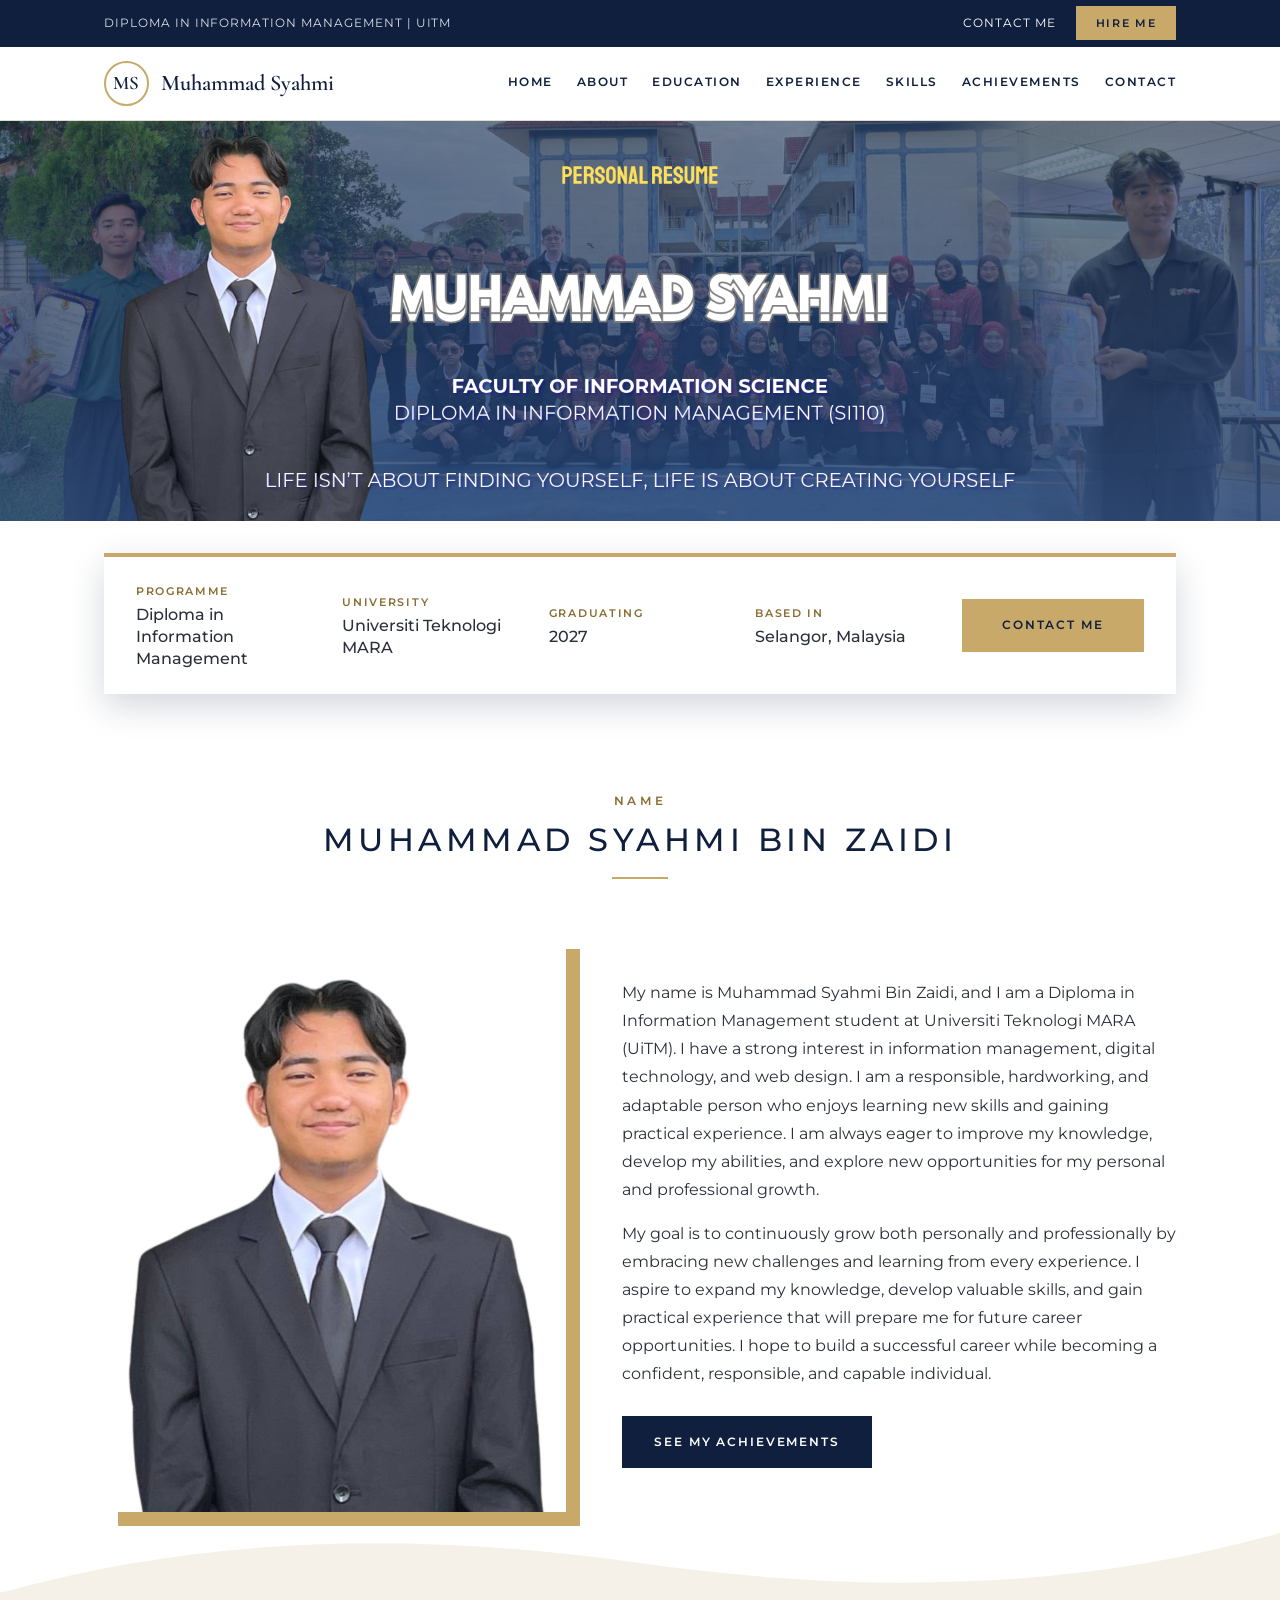
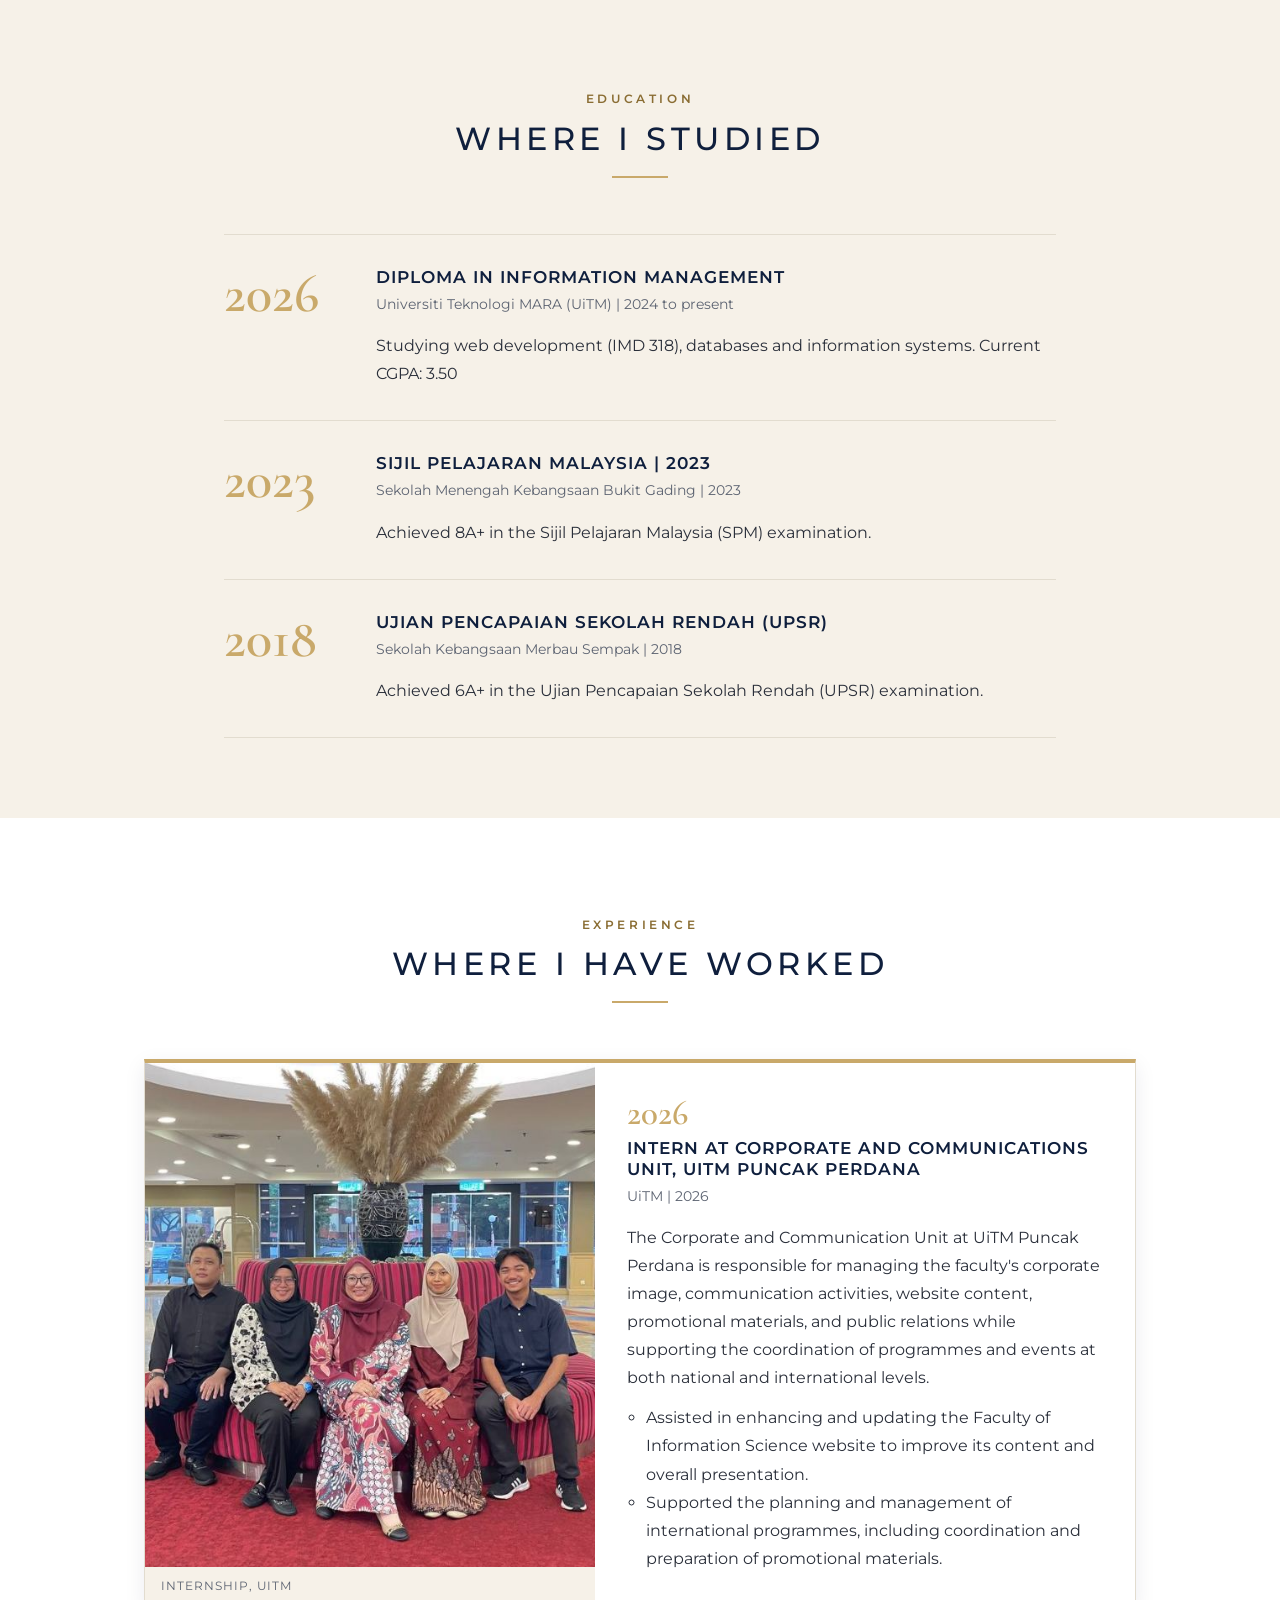
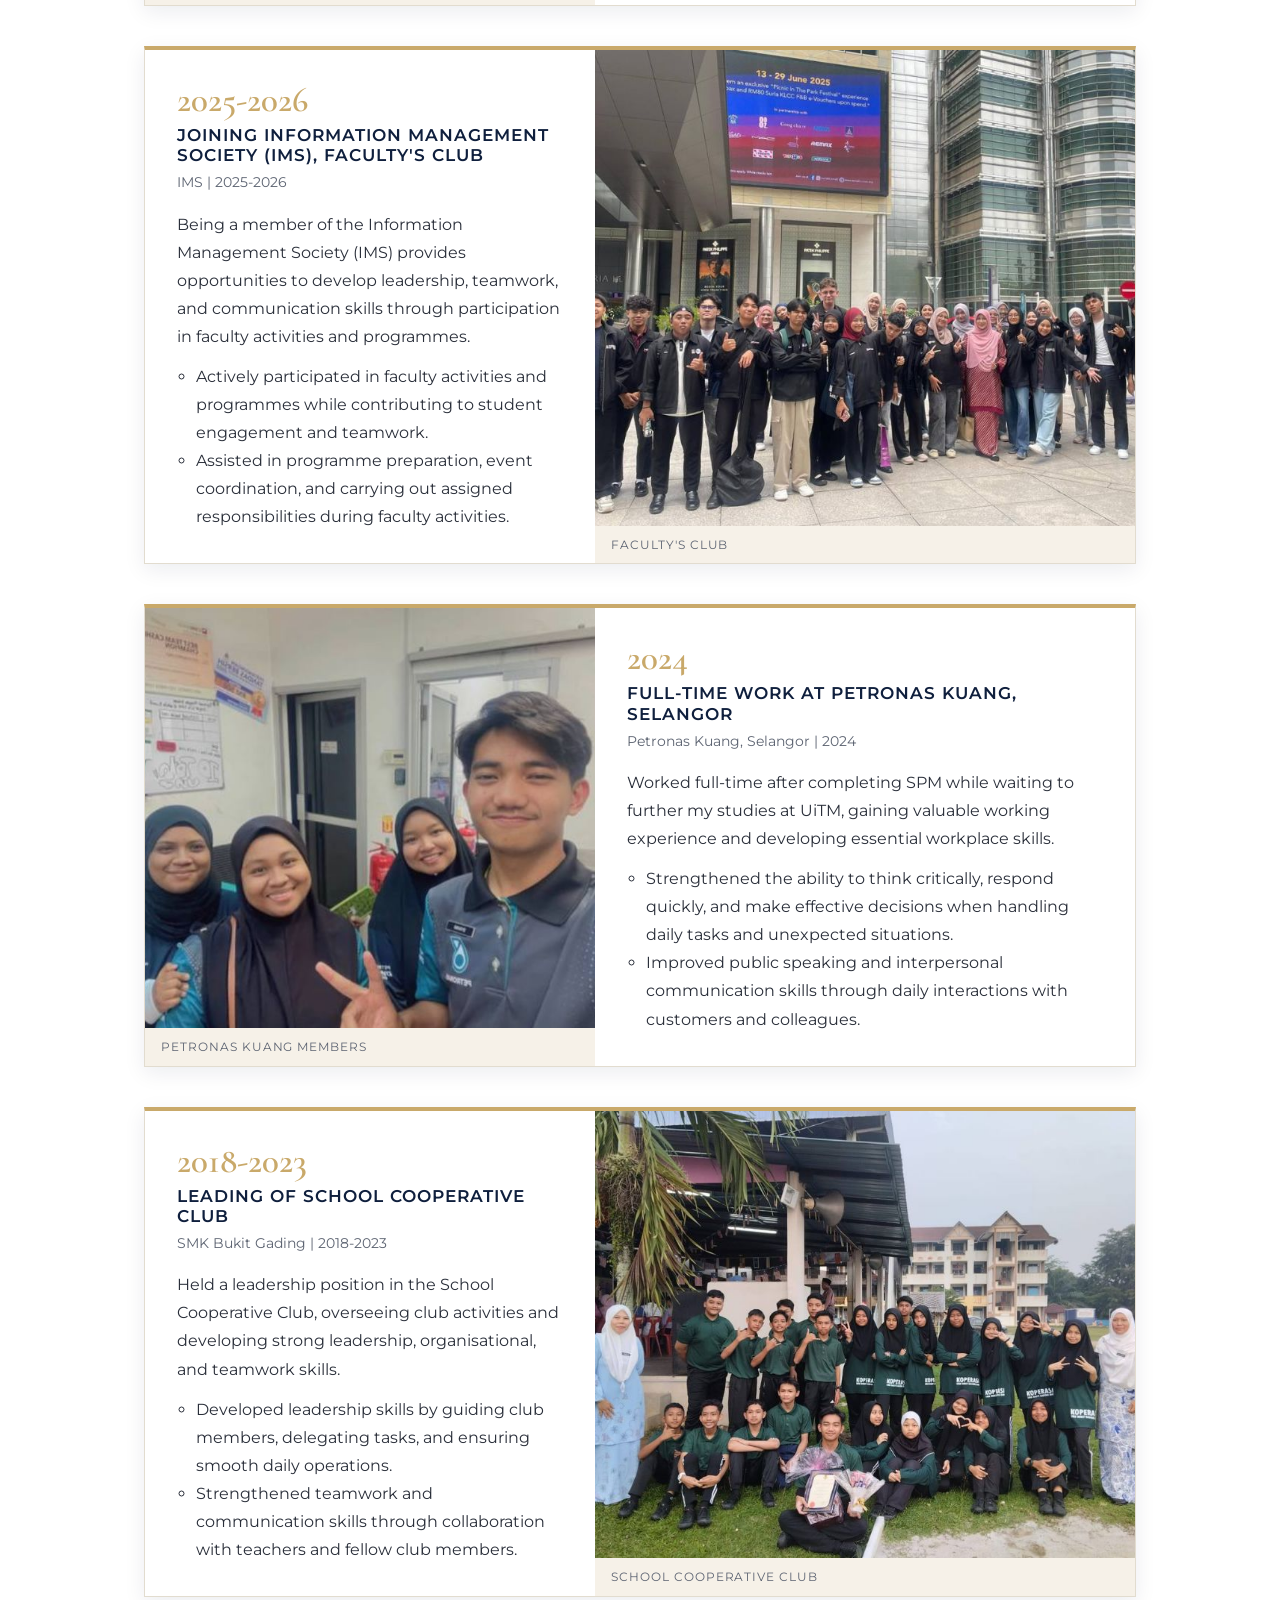
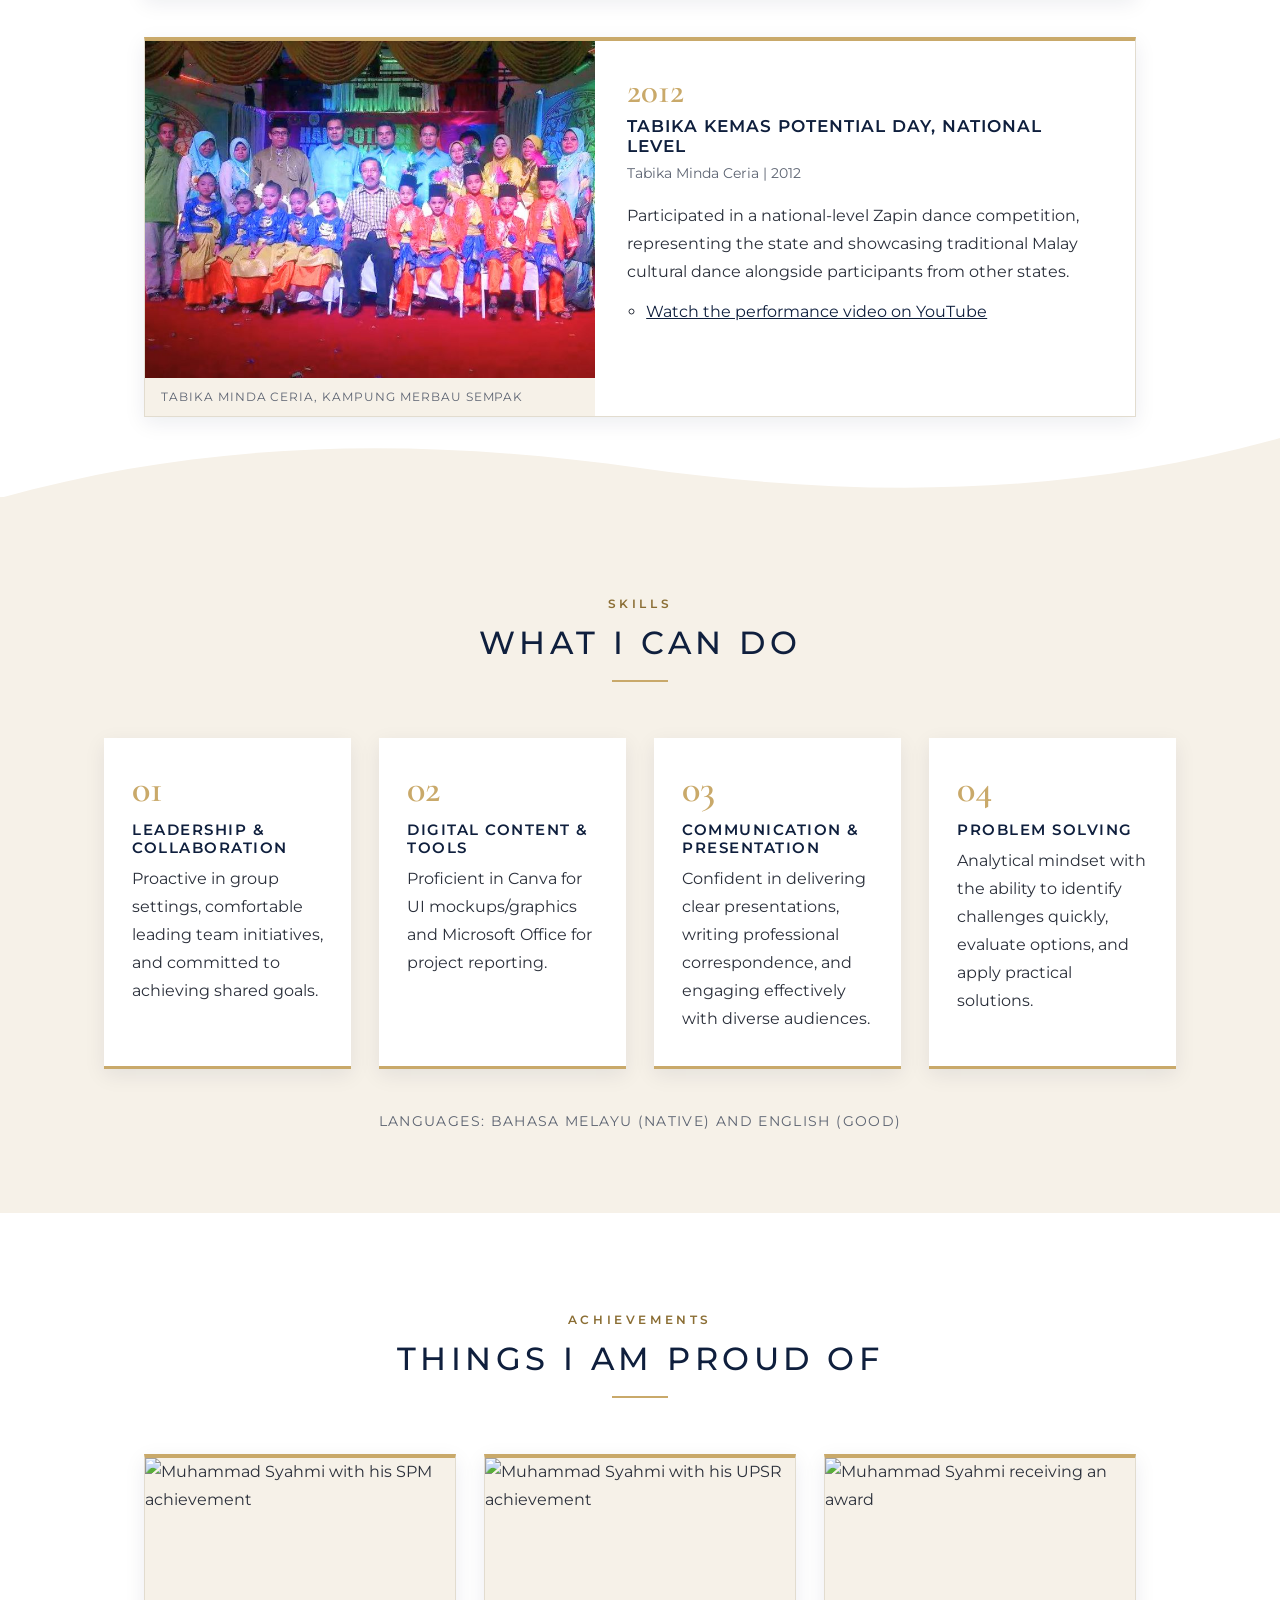
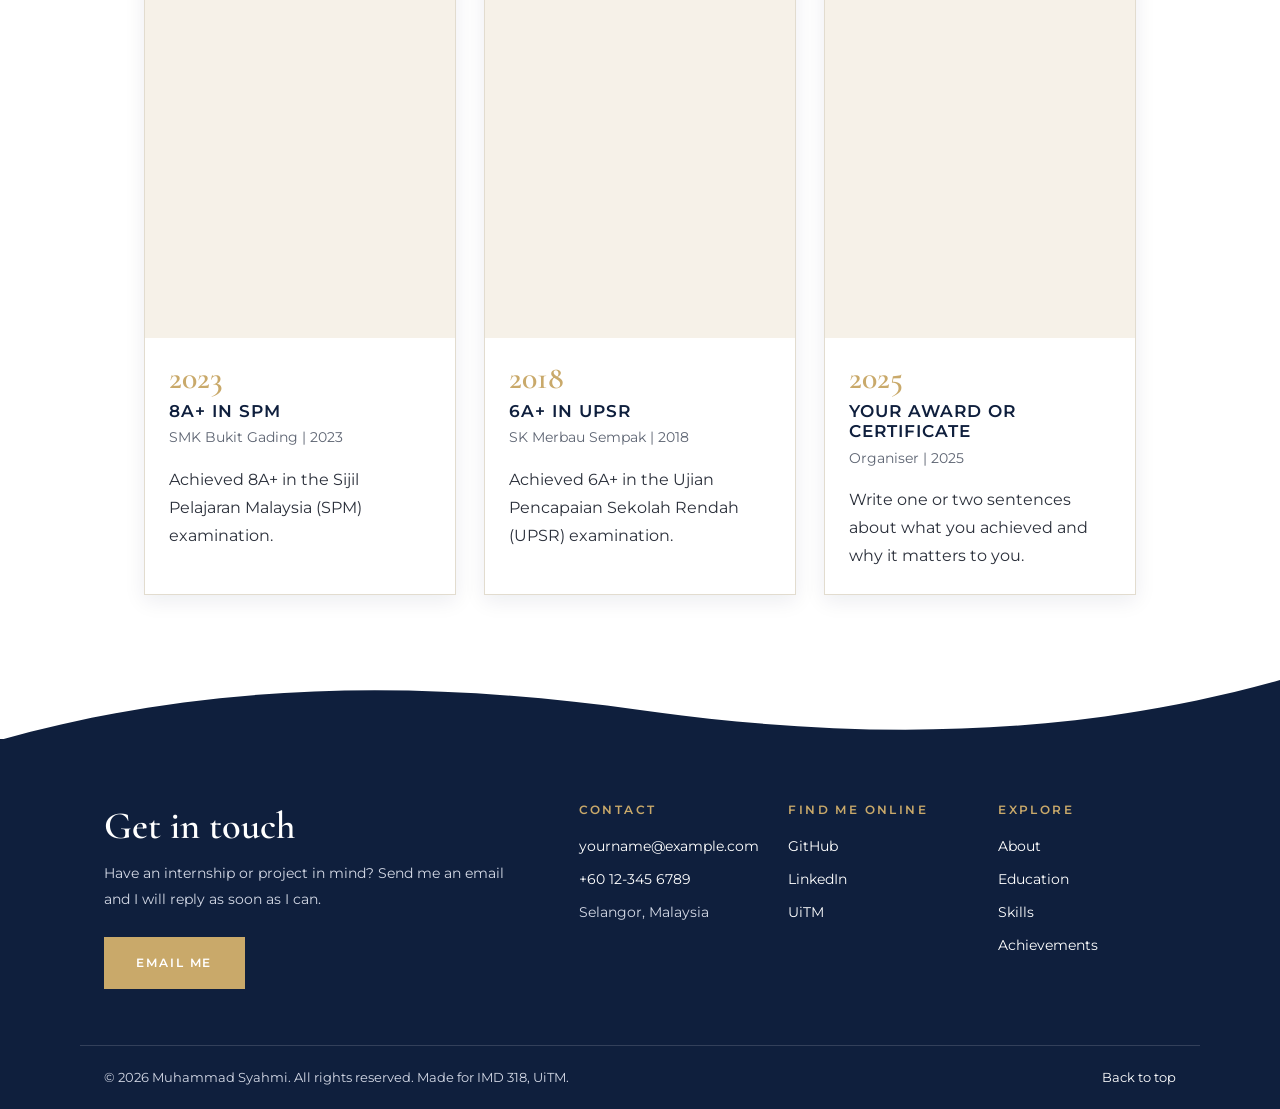
==== index.html @ 397f0769 "Update index.html" ====
<!DOCTYPE html>
<!-- IMD 318 | Personal Resume Website (premium hospitality style)
     Layout inspired by the Sunway Hotels & Resorts website.
     Edit every line marked "EDIT" with your own details. -->
<html lang="en">
<head>
  <meta charset="UTF-8">
  <meta name="viewport" content="width=device-width, initial-scale=1">
  <meta name="description" content="Resume website of Muhammad Syahmi, a UiTM Diploma in Information Management student.">
  <title>Muhammad Syahmi | Personal Resume Website</title>

  <!-- Fonts: Cormorant Garamond (display) + Montserrat (headings and body) -->
  <link rel="preconnect" href="https://fonts.googleapis.com">
  <link rel="preconnect" href="https://fonts.gstatic.com" crossorigin>
  <link href="https://fonts.googleapis.com/css2?family=Cormorant+Garamond:wght@500;600&family=Montserrat:wght@400;500;600&display=swap" rel="stylesheet">

  <!-- External stylesheet -->
  <link rel="stylesheet" href="style.css">
</head>
<body>
  <a class="skip-link" href="#main">Skip to content</a>

  <!-- ===== TOP STRIP ===== -->
  <div class="topstrip">
    <div class="container topstrip-inner">
      <p>Diploma in Information Management | UiTM</p>
      <ul>
        <li><a href="#contact">Contact me</a></li>
        <li><a class="btn btn--small" href="mailto:yourname@example.com">Hire me</a></li> <!-- EDIT -->
      </ul>
    </div>
  </div>

  <!-- ===== HEADER + MAIN MENU ===== -->
  <header class="site-header">
    <div class="container header-inner">
      <a class="brand" href="#home" aria-label="Muhammad Syahmi, back to top">
        <span class="brand-mark" aria-hidden="true">MS</span>
        <span class="brand-name">Muhammad Syahmi</span>
      </a>

      <nav aria-label="Main navigation">
        <ul class="menu">
          <li><a href="#home">Home</a></li>
          <li><a href="#about">About</a></li>
          <li><a href="#education">Education</a></li>
          <li><a href="#experience">Experience</a></li>
          <li><a href="#skills">Skills</a></li>
          <li><a href="#achievements">Achievements</a></li>
          <li><a href="#contact">Contact</a></li>
        </ul>
      </nav>
    </div>
  </header>

  <main id="main">

    <!-- ===== HERO (banner image) ===== -->
    <section class="hero" id="home" aria-label="Introduction">
      <!-- Hidden heading for screen readers and search engines, because the name is inside the image -->
      <h1 class="visually-hidden">Muhammad Syahmi</h1>

      <!-- Put your banner next to index.html and name it banner.png -->
      <img class="hero-banner" src="banner.png"
           alt="Personal Resume: Muhammad Syahmi, Faculty of Information Science, Diploma in Information Management (SI110). Life isn't about finding yourself, life is about creating yourself."
           width="1024" height="336">
    </section>

    <!-- ===== AT A GLANCE BAR ===== -->
    <div class="container">
      <dl class="glance" aria-label="At a glance">
        <div>
          <dt>Programme</dt>
          <dd>Diploma in Information Management</dd>
        </div>
        <div>
          <dt>University</dt>
          <dd>Universiti Teknologi MARA</dd>
        </div>
        <div>
          <dt>Graduating</dt>
          <dd>2027</dd> <!-- EDIT -->
        </div>
        <div>
          <dt>Based in</dt>
          <dd>Selangor, Malaysia</dd>
        </div>
        <a class="btn" href="#contact">Contact me</a>
      </dl>
    </div>

    <!-- ===== ABOUT ===== -->
    <section class="section" id="about" aria-labelledby="about-title">
      <div class="container">
        <header class="section-head">
          <p class="eyebrow">Name</p>
          <h2 id="about-title">Muhammad Syahmi Bin Zaidi</h2>
        </header>

        <div class="about-grid">
          <!-- Put your photo next to index.html and name it profile.jpg -->
          <img class="about-photo" src="profile.jpg" alt="Photo of Muhammad Syahmi" width="420" height="520">

          <div class="about-text">
            <p>My name is Muhammad Syahmi Bin Zaidi, and I am a Diploma in Information Management student at Universiti Teknologi MARA (UiTM). I have a strong interest in information management, digital technology, and web design. I am a responsible, hardworking, and adaptable person who enjoys learning new skills and gaining practical experience. I am always eager to improve my knowledge, develop my abilities, and explore new opportunities for my personal and professional growth.</p>
            <p>My goal is to continuously grow both personally and professionally by embracing new challenges and learning from every experience. I aspire to expand my knowledge, develop valuable skills, and gain practical experience that will prepare me for future career opportunities. I hope to build a successful career while becoming a confident, responsible, and capable individual.</p>
            <a class="btn btn--dark" href="#achievements">See my achievements</a>
          </div>
        </div>
      </div>
    </section>

    <!-- ===== EDUCATION ===== -->
    <section class="section section--alt" id="education" aria-labelledby="education-title">
      <div class="container">
        <header class="section-head">
          <p class="eyebrow">Education</p>
          <h2 id="education-title">Where I studied</h2>
        </header>

        <ol class="timeline">
          <li>
            <p class="year">2026</p>
            <div class="timeline-body">
              <h3>Diploma in Information Management</h3>
              <p class="meta">Universiti Teknologi MARA (UiTM) | 2024 to present</p>
              <p>Studying web development (IMD 318), databases and information systems. Current CGPA: 3.50 <!-- EDIT --></p>
            </div>
          </li>
          <li>
            <p class="year">2023</p>
            <div class="timeline-body">
              <h3>Sijil Pelajaran Malaysia | 2023</h3>
              <p class="meta">Sekolah Menengah Kebangsaan Bukit Gading | 2023</p>
              <p>Achieved 8A+ in the Sijil Pelajaran Malaysia (SPM) examination.</p>
            </div>
          </li>
          <li>
            <p class="year">2018</p>
            <div class="timeline-body">
              <h3>Ujian Pencapaian Sekolah Rendah (UPSR)</h3>
              <p class="meta">Sekolah Kebangsaan Merbau Sempak | 2018</p>
              <p>Achieved 6A+ in the Ujian Pencapaian Sekolah Rendah (UPSR) examination.</p>
            </div>
          </li>
        </ol>
      </div>
    </section>

    <!-- ===== EXPERIENCE ===== -->
    <section class="section" id="experience" aria-labelledby="experience-title">
      <div class="container">
        <header class="section-head">
          <p class="eyebrow">Experience</p>
          <h2 id="experience-title">Where I have worked</h2>
        </header>

        <!-- Each experience is one card: a photo box on one side, a description box on the other.
             To add another experience, copy one <li class="exp-card"> block and edit it. -->
        <ol class="exp-list">
          <li class="exp-card">
            <figure class="exp-photo">
              <!-- EDIT: put your photo next to index.html and name it experience1.jpg -->
              <img src="experience1.jpg" alt="Muhammad Syahmi volunteering at the Faculty Open Day" width="640" height="480">
              <figcaption>Internship, UiTM</figcaption> <!-- EDIT -->
            </figure>
            <div class="exp-body">
              <p class="exp-year">2026</p>
              <h3>Intern at Corporate and Communications Unit, UiTM Puncak Perdana</h3>
              <p class="meta">UiTM | 2026</p> <!-- EDIT -->
              <!-- EDIT: write a short description in your own words -->
              <p class="exp-desc">The Corporate and Communication Unit at UiTM Puncak Perdana is responsible for managing the faculty's corporate image, communication activities, website content, promotional materials, and public relations while supporting the coordination of programmes and events at both national and international levels.</p>
              <ul>
                <li>Assisted in enhancing and updating the Faculty of Information Science website to improve its content and overall presentation.</li>
                <li>Supported the planning and management of international programmes, including coordination and preparation of promotional materials.</li>
              </ul>
            </div>
          </li>

          <li class="exp-card">
            <figure class="exp-photo">
              <!-- EDIT: put your photo next to index.html and name it experience2.jpg -->
              <img src="experience2.jpg" alt="Muhammad Syahmi as a committee member" width="640" height="480">
              <figcaption>Faculty's Club</figcaption> <!-- EDIT -->
            </figure>
            <div class="exp-body">
              <p class="exp-year">2025-2026</p>
              <h3>Joining Information Management Society (IMS), Faculty's Club</h3>
              <p class="meta">IMS | 2025-2026</p> <!-- EDIT -->
              <!-- EDIT: write a short description in your own words -->
              <p class="exp-desc">Being a member of the Information Management Society (IMS) provides opportunities to develop leadership, teamwork, and communication skills through participation in faculty activities and programmes.</p>
              <ul>
                <li>Actively participated in faculty activities and programmes while contributing to student engagement and teamwork.</li>
                <li>Assisted in programme preparation, event coordination, and carrying out assigned responsibilities during faculty activities.</li>
              </ul>
            </div>
          </li>

          <li class="exp-card">
            <figure class="exp-photo">
              <!-- EDIT: put your photo next to index.html and name it experience3.jpg -->
              <img src="experience3.jpg" alt="Muhammad Syahmi at a workshop" width="640" height="480">
              <figcaption>Petronas Kuang Members</figcaption> <!-- EDIT -->
            </figure>
            <div class="exp-body">
              <p class="exp-year">2024</p>
              <h3>FULL-TIME WORK AT PETRONAS KUANG, SELANGOR</h3>
              <p class="meta">Petronas Kuang, Selangor | 2024</p> <!-- EDIT -->
              <!-- EDIT: write a short description in your own words -->
              <p class="exp-desc">Worked full-time after completing SPM while waiting to further my studies at UiTM, gaining valuable working experience and developing essential workplace skills.</p>
              <ul>
                <li>Strengthened the ability to think critically, respond quickly, and make effective decisions when handling daily tasks and unexpected situations.</li>
                <li>Improved public speaking and interpersonal communication skills through daily interactions with customers and colleagues.</li>
              </ul>
            </div>
          </li>

          <li class="exp-card">
            <figure class="exp-photo">
              <!-- EDIT: put your photo next to index.html and name it experience4.jpg -->
              <img src="experience4.jpg" alt="Muhammad Syahmi working on a group project" width="640" height="480">
              <figcaption>School Cooperative Club</figcaption> <!-- EDIT -->
            </figure>
            <div class="exp-body">
              <p class="exp-year">2018-2023</p>
              <h3>Leading of School Cooperative Club</h3>
              <p class="meta">SMK Bukit Gading | 2018-2023</p> <!-- EDIT -->
              <!-- EDIT: write a short description in your own words -->
              <p class="exp-desc">Held a leadership position in the School Cooperative Club, overseeing club activities and developing strong leadership, organisational, and teamwork skills.</p>
              <ul>
                <li>Developed leadership skills by guiding club members, delegating tasks, and ensuring smooth daily operations.</li>
                <li>Strengthened teamwork and communication skills through collaboration with teachers and fellow club members.</li>
              </ul>
            </div>
          </li>

          <li class="exp-card">
            <figure class="exp-photo">
              <!-- Put your photo next to index.html and name it experience5.jpg -->
              <img src="experience5.jpg" alt="Muhammad Syahmi performing a Zapin dance at the Tabika KEMAS Potential Day national-level competition" width="640" height="480">
              <figcaption>Tabika Minda Ceria, Kampung Merbau Sempak</figcaption>
            </figure>
            <div class="exp-body">
              <p class="exp-year">2012</p>
              <h3>Tabika KEMAS Potential Day, National Level</h3>
              <p class="meta">Tabika Minda Ceria | 2012</p>
              <p class="exp-desc">Participated in a national-level Zapin dance competition, representing the state and showcasing traditional Malay cultural dance alongside participants from other states.</p>
              <ul>
                <li><a href="https://youtu.be/fsQsPzdM8T0" target="_blank" rel="noopener">Watch the performance video on YouTube</a></li>
              </ul>
            </div>
          </li>
        </ol>
      </div>
    </section>

    <!-- ===== SKILLS ===== -->
    <section class="section section--alt" id="skills" aria-labelledby="skills-title">
      <div class="container">
        <header class="section-head">
          <p class="eyebrow">Skills</p>
          <h2 id="skills-title">What I can do</h2>
        </header>

        <div class="skill-grid">
          <article class="skill">
            <p class="skill-no" aria-hidden="true">01</p>
            <h3>LEADERSHIP &amp; COLLABORATION</h3>
            <p>Proactive in group settings, comfortable leading team initiatives, and committed to achieving shared goals.</p>
          </article>
          <article class="skill">
            <p class="skill-no" aria-hidden="true">02</p>
            <h3>DIGITAL CONTENT &amp; TOOLS</h3>
            <p>Proficient in Canva for UI mockups/graphics and Microsoft Office for project reporting.</p>
          </article>
          <article class="skill">
            <p class="skill-no" aria-hidden="true">03</p>
            <h3>COMMUNICATION &amp; PRESENTATION</h3>
            <p>Confident in delivering clear presentations, writing professional correspondence, and engaging effectively with diverse audiences.</p>
          </article>
          <article class="skill">
            <p class="skill-no" aria-hidden="true">04</p>
            <h3>PROBLEM SOLVING</h3>
            <p>Analytical mindset with the ability to identify challenges quickly, evaluate options, and apply practical solutions.</p>
          </article>
        </div>

        <p class="skill-note">Languages: Bahasa Melayu (native) and English (good)</p>
      </div>
    </section>

    <!-- ===== ACHIEVEMENTS ===== -->
    <section class="section" id="achievements" aria-labelledby="achievements-title">
      <div class="container">
        <header class="section-head">
          <p class="eyebrow">Achievements</p>
          <h2 id="achievements-title">Things I am proud of</h2>
        </header>

        <!-- Three achievement cards, each with a photo on top and a short description below -->
        <ul class="ach-grid">
          <li class="ach-card">
            <figure class="ach-photo">
              <!-- EDIT: put your photo next to index.html and name it achievement1.jpg -->
              <img src="achievement1.jpg" alt="Muhammad Syahmi with his SPM achievement" width="640" height="480">
            </figure>
            <div class="ach-body">
              <p class="ach-year">2023</p>
              <h3>8A+ in SPM</h3>
              <p class="meta">SMK Bukit Gading | 2023</p>
              <!-- EDIT: add one or two sentences about this achievement -->
              <p>Achieved 8A+ in the Sijil Pelajaran Malaysia (SPM) examination.</p>
            </div>
          </li>

          <li class="ach-card">
            <figure class="ach-photo">
              <!-- EDIT: put your photo next to index.html and name it achievement2.jpg -->
              <img src="achievement2.jpg" alt="Muhammad Syahmi with his UPSR achievement" width="640" height="480">
            </figure>
            <div class="ach-body">
              <p class="ach-year">2018</p>
              <h3>6A+ in UPSR</h3>
              <p class="meta">SK Merbau Sempak | 2018</p>
              <!-- EDIT: add one or two sentences about this achievement -->
              <p>Achieved 6A+ in the Ujian Pencapaian Sekolah Rendah (UPSR) examination.</p>
            </div>
          </li>

          <li class="ach-card">
            <figure class="ach-photo">
              <!-- EDIT: put your photo next to index.html and name it achievement3.jpg -->
              <img src="achievement3.jpg" alt="Muhammad Syahmi receiving an award" width="640" height="480">
            </figure>
            <div class="ach-body">
              <p class="ach-year">2025</p> <!-- EDIT -->
              <h3>Your Award or Certificate</h3> <!-- EDIT -->
              <p class="meta">Organiser | 2025</p> <!-- EDIT -->
              <!-- EDIT: add one or two sentences about this achievement -->
              <p>Write one or two sentences about what you achieved and why it matters to you.</p>
            </div>
          </li>
        </ul>
      </div>
    </section>

  </main>

  <!-- ===== FOOTER ===== -->
  <footer class="site-footer" id="contact">
    <div class="container footer-top">
      <div class="footer-cta">
        <h2>Get in touch</h2>
        <p>Have an internship or project in mind? Send me an email and I will reply as soon as I can.</p>
        <a class="btn" href="mailto:yourname@example.com">Email me</a> <!-- EDIT -->
      </div>

      <div class="footer-cols">
        <div>
          <h3>Contact</h3>
          <ul>
            <li><a href="mailto:yourname@example.com">yourname@example.com</a></li> <!-- EDIT -->
            <li><a href="tel:+60123456789">+60 12-345 6789</a></li> <!-- EDIT -->
            <li>Selangor, Malaysia</li>
          </ul>
        </div>
        <div>
          <h3>Find me online</h3>
          <ul>
            <li><a href="https://github.com/your-username" target="_blank" rel="noopener">GitHub</a></li> <!-- EDIT -->
            <li><a href="https://www.linkedin.com/in/your-username" target="_blank" rel="noopener">LinkedIn</a></li> <!-- EDIT -->
            <li><a href="https://uitm.edu.my" target="_blank" rel="noopener">UiTM</a></li>
          </ul>
        </div>
        <div>
          <h3>Explore</h3>
          <ul>
            <li><a href="#about">About</a></li>
            <li><a href="#education">Education</a></li>
            <li><a href="#skills">Skills</a></li>
            <li><a href="#achievements">Achievements</a></li>
          </ul>
        </div>
      </div>
    </div>

    <div class="footer-bottom">
      <p>&copy; 2026 Muhammad Syahmi. All rights reserved. Made for IMD 318, UiTM.</p>
      <a href="#home">Back to top</a>
    </div>
  </footer>
</body>
</html>
---- style.css ----
/* ==========================================================
   IMD 318 | Personal Resume Website (premium hospitality style)
   Stylesheet contents:
   1. Design tokens (change colours here)
   2. Base / reset
   3. Top strip and header
   4. Hero banner and at-a-glance bar
   5. Sections and headings
   6. About, timeline, experience cards, skills, achievements
   7. Buttons
   8. Footer
   9. Responsive rules
   ========================================================== */

/* ---------- 1. Design tokens ---------- */
:root {
  --navy: #0f1f3d;       /* main brand colour */
  --navy-soft: #1c3260;
  --gold: #c9a96a;       /* accent for lines and buttons */
  --gold-deep: #8a6d33;  /* accent text on light backgrounds */
  --cream: #f6f1e8;      /* alternate section background */
  --text: #2a2f3a;
  --muted: #5d6472;
  --white: #ffffff;
  --line: #e2dccf;

  --font-display: "Cormorant Garamond", Georgia, serif;
  --font-body: "Montserrat", "Segoe UI", Arial, sans-serif;
}

/* ---------- 2. Base / reset ---------- */
*,
*::before,
*::after { box-sizing: border-box; }

html { scroll-behavior: smooth; }

body {
  margin: 0;
  font-family: var(--font-body);
  font-size: 0.975rem;
  line-height: 1.8;
  color: var(--text);
  background: var(--white);
}

h1, h2, h3 { margin: 0; font-weight: 500; line-height: 1.2; }
p, ul, ol, dl, dd { margin: 0; }
p + p { margin-top: 1rem; }

a { color: var(--navy); }
a:hover { color: var(--gold-deep); }

a:focus-visible {
  outline: 3px solid var(--gold);
  outline-offset: 3px;
}

.container {
  width: 100%;
  max-width: 70rem;
  margin: 0 auto;
  padding: 0 1.5rem;
}

/* Hidden visually, but still read by screen readers */
.visually-hidden {
  position: absolute;
  width: 1px;
  height: 1px;
  margin: -1px;
  padding: 0;
  overflow: hidden;
  clip: rect(0, 0, 0, 0);
  white-space: nowrap;
  border: 0;
}

/* Skip link: hidden until focused with the keyboard */
.skip-link {
  position: absolute;
  left: 1rem;
  top: -4rem;
  padding: 0.5rem 1rem;
  background: var(--gold);
  color: var(--navy);
  z-index: 40;
}
.skip-link:focus { top: 1rem; }

/* ---------- 3. Top strip and header ---------- */
.topstrip {
  background: var(--navy);
  color: #d9deea;
  font-size: 0.75rem;
  letter-spacing: 0.08em;
  text-transform: uppercase;
}

.topstrip-inner {
  display: flex;
  justify-content: space-between;
  align-items: center;
  flex-wrap: wrap;
  gap: 0.4rem 1.5rem;
  padding-top: 0.4rem;
  padding-bottom: 0.4rem;
}

.topstrip ul {
  list-style: none;
  padding: 0;
  display: flex;
  align-items: center;
  gap: 1.25rem;
}

.topstrip a:not(.btn) { color: #fff; text-decoration: none; }
.topstrip a:not(.btn):hover { color: var(--gold); }

.site-header {
  position: sticky;      /* menu stays visible while scrolling */
  top: 0;
  z-index: 30;
  background: var(--white);
  border-bottom: 1px solid var(--line);
}

.header-inner {
  display: flex;
  align-items: center;
  justify-content: space-between;
  flex-wrap: wrap;
  gap: 0.5rem 2rem;
  padding-top: 0.9rem;
  padding-bottom: 0.9rem;
}

.brand {
  display: flex;
  align-items: center;
  gap: 0.75rem;
  text-decoration: none;
  color: var(--navy);
}

.brand-mark {
  display: grid;
  place-items: center;
  width: 2.8rem;
  height: 2.8rem;
  border: 2px solid var(--gold);
  border-radius: 50%;
  font-family: var(--font-display);
  font-size: 1.2rem;
  font-weight: 600;
}

.brand-name {
  font-family: var(--font-display);
  font-size: 1.4rem;
  font-weight: 600;
}

.menu {
  list-style: none;
  padding: 0;
  display: flex;
  flex-wrap: wrap;
  gap: 0.25rem 1.5rem;
}

.menu a {
  display: block;
  padding: 0.3rem 0;
  font-size: 0.78rem;
  font-weight: 600;
  letter-spacing: 0.12em;
  text-transform: uppercase;
  text-decoration: none;
  border-bottom: 2px solid transparent;
}

.menu a:hover { border-bottom-color: var(--gold); color: var(--navy); }

/* ---------- 4. Hero banner and at-a-glance bar ---------- */
.hero {
  scroll-margin-top: 6rem;
  background: var(--navy);   /* shown while the image loads */
  line-height: 0;            /* removes the gap under the image */
}

.hero-banner {
  display: block;
  width: 100%;
  height: auto;
}

/* Floating bar placed under the banner, like a booking bar */
.glance {
  position: relative;
  z-index: 2;
  margin-top: 2rem;
  display: grid;
  grid-template-columns: repeat(auto-fit, minmax(10rem, 1fr));
  align-items: center;
  gap: 1.25rem 1.5rem;
  padding: 1.5rem 2rem;
  background: var(--white);
  border-top: 4px solid var(--gold);
  box-shadow: 0 12px 32px rgba(15, 31, 61, 0.18);
}

.glance dt {
  font-size: 0.7rem;
  font-weight: 600;
  letter-spacing: 0.15em;
  text-transform: uppercase;
  color: var(--gold-deep);
}

.glance dd {
  font-weight: 500;
  line-height: 1.4;
  margin-top: 0.2rem;
}

/* ---------- 5. Sections and headings ---------- */
.section {
  position: relative;
  padding: 6rem 0 5rem;
  scroll-margin-top: 5rem;
}

.section--alt { background: var(--cream); }

/* Soft wave at the top edge of tinted sections and the footer */
.section--alt::before,
.site-footer::before {
  content: "";
  position: absolute;
  left: 0;
  right: 0;
  top: -59px;
  height: 60px;
  pointer-events: none;
  background-repeat: no-repeat;
  background-size: 100% 100%;
}

.section--alt::before {
  background-image: url("data:image/svg+xml,%3Csvg xmlns='http://www.w3.org/2000/svg' viewBox='0 0 1440 60' preserveAspectRatio='none'%3E%3Cpath d='M0 60 C240 0 480 0 720 30 S1200 60 1440 0 V60 Z' fill='%23f6f1e8'/%3E%3C/svg%3E");
}

.site-footer::before {
  background-image: url("data:image/svg+xml,%3Csvg xmlns='http://www.w3.org/2000/svg' viewBox='0 0 1440 60' preserveAspectRatio='none'%3E%3Cpath d='M0 60 C240 0 480 0 720 30 S1200 60 1440 0 V60 Z' fill='%230f1f3d'/%3E%3C/svg%3E");
}

.section-head {
  max-width: 40rem;
  margin: 0 auto 3.5rem;
  text-align: center;
}

.eyebrow {
  font-size: 0.75rem;
  font-weight: 600;
  letter-spacing: 0.3em;
  text-transform: uppercase;
  color: var(--gold-deep);
}

.section-head h2 {
  margin-top: 0.6rem;
  font-size: clamp(1.4rem, 3.5vw, 2rem);
  font-weight: 500;
  letter-spacing: 0.14em;
  text-transform: uppercase;
  color: var(--navy);
}

.section-head h2::after {
  content: "";
  display: block;
  width: 3.5rem;
  height: 2px;
  margin: 1.1rem auto 0;
  background: var(--gold);
}

/* ---------- 6. About, timeline, experience cards, skills, achievements ---------- */

/* About: photo + text */
.about-grid {
  display: grid;
  grid-template-columns: minmax(0, 5fr) minmax(0, 6fr);
  align-items: center;
  gap: 3.5rem;
}

.about-photo {
  width: 100%;
  height: auto;
  aspect-ratio: 4 / 5;
  object-fit: cover;
  background: var(--cream);
  box-shadow: 14px 14px 0 var(--gold);
}

.about-text .btn { margin-top: 1.75rem; }

/* Timeline (education + experience) */
.timeline {
  list-style: none;
  max-width: 52rem;
  margin: 0 auto;
  padding: 0;
}

.timeline > li {
  display: grid;
  grid-template-columns: 7.5rem 1fr;
  gap: 2rem;
  padding: 2rem 0;
  border-top: 1px solid var(--line);
}
.timeline > li:last-child { border-bottom: 1px solid var(--line); }

.year {
  font-family: var(--font-display);
  font-size: 3.4rem;
  font-weight: 600;
  line-height: 1;
  color: var(--gold);
}

.timeline h3 {
  font-size: 1.05rem;
  font-weight: 600;
  letter-spacing: 0.06em;
  text-transform: uppercase;
  color: var(--navy);
}

.meta {
  margin: 0.3rem 0 0.7rem;
  font-size: 0.85rem;
  color: var(--muted);
}

.timeline ul { padding-left: 1.2rem; }

/* Skills */
.skill-grid {
  display: grid;
  grid-template-columns: repeat(auto-fit, minmax(15rem, 1fr));
  gap: 1.75rem;
}

.skill {
  padding: 2rem 1.75rem;
  background: var(--white);
  border-bottom: 3px solid var(--gold);
  box-shadow: 0 6px 20px rgba(15, 31, 61, 0.08);
}

.skill-no {
  font-family: var(--font-display);
  font-size: 2.4rem;
  font-weight: 600;
  line-height: 1;
  color: var(--gold);
}

.skill h3 {
  margin: 0.75rem 0 0.5rem;
  font-size: 0.95rem;
  font-weight: 600;
  letter-spacing: 0.1em;
  text-transform: uppercase;
  color: var(--navy);
}

.skill-note {
  margin-top: 2.5rem;
  text-align: center;
  font-size: 0.85rem;
  letter-spacing: 0.1em;
  text-transform: uppercase;
  color: var(--muted);
}

/* Achievements: three cards, photo on top and text below */
.ach-grid {
  list-style: none;
  max-width: 62rem;
  margin: 0 auto;
  padding: 0;
  display: grid;
  grid-template-columns: repeat(auto-fit, minmax(min(100%, 17rem), 1fr));
  gap: 1.75rem;
}

.ach-card {
  background: var(--white);
  border: 1px solid var(--line);
  border-top: 4px solid var(--gold);
  box-shadow: 0 6px 20px rgba(15, 31, 61, 0.08);
}

.ach-photo { margin: 0; background: var(--cream); }

.ach-photo img {
  display: block;
  width: 100%;
  aspect-ratio: 4 / 3;
  object-fit: cover;       /* crops the photo neatly to fill the box */
}

.ach-body { padding: 1.5rem; }

.ach-year {
  margin-bottom: 0.4rem;
  font-family: var(--font-display);
  font-size: 2rem;
  font-weight: 600;
  line-height: 1;
  color: var(--gold);
}

.ach-body h3 {
  font-size: 1.05rem;
  font-weight: 600;
  letter-spacing: 0.06em;
  text-transform: uppercase;
  color: var(--navy);
}

/* Experience cards: photo box + description box */
.exp-list {
  list-style: none;
  max-width: 62rem;
  margin: 0 auto;
  padding: 0;
  display: grid;
  gap: 2.5rem;
}

.exp-card {
  display: grid;
  grid-template-columns: minmax(0, 5fr) minmax(0, 6fr);
  background: var(--white);
  border: 1px solid var(--line);
  border-top: 4px solid var(--gold);
  box-shadow: 0 6px 20px rgba(15, 31, 61, 0.08);
}

/* Every second card swaps sides */
.exp-card:nth-child(even) .exp-photo { order: 2; }

.exp-photo {
  display: flex;
  flex-direction: column;
  margin: 0;
  background: var(--cream);
}

.exp-photo img {
  display: block;
  flex: 1;
  width: 100%;
  min-height: 15rem;
  object-fit: cover;       /* crops the photo neatly to fill the box */
}

.exp-photo figcaption {
  padding: 0.5rem 1rem;
  font-size: 0.75rem;
  letter-spacing: 0.08em;
  text-transform: uppercase;
  color: var(--muted);
  background: var(--cream);
}

.exp-body { padding: 2rem; }

.exp-year {
  margin-bottom: 0.5rem;
  font-family: var(--font-display);
  font-size: 2.2rem;
  font-weight: 600;
  line-height: 1;
  color: var(--gold);
}

.exp-body h3 {
  font-size: 1.05rem;
  font-weight: 600;
  letter-spacing: 0.06em;
  text-transform: uppercase;
  color: var(--navy);
}

.exp-desc { margin-bottom: 0.75rem; }
.exp-body ul { padding-left: 1.2rem; }

/* ---------- 7. Buttons ---------- */
.btn {
  display: inline-block;
  padding: 0.8rem 1.9rem;
  background: var(--gold);
  color: var(--navy);
  border: 2px solid var(--gold);
  font-family: var(--font-body);
  font-size: 0.78rem;
  font-weight: 600;
  letter-spacing: 0.15em;
  text-transform: uppercase;
  text-decoration: none;
  text-align: center;
  transition: background 0.15s ease, color 0.15s ease, border-color 0.15s ease;
}

.btn:hover { background: var(--navy); border-color: var(--navy); color: #fff; }

.btn--dark { background: var(--navy); border-color: var(--navy); color: #fff; }
.btn--dark:hover { background: var(--gold); border-color: var(--gold); color: var(--navy); }

.btn--small { padding: 0.3rem 1.1rem; font-size: 0.7rem; }

/* ---------- 8. Footer ---------- */
.site-footer {
  position: relative;
  margin-top: 4rem;      /* leaves room for the wave edge */
  background: var(--navy);
  color: #d4d9e6;
  font-size: 0.9rem;
}

.footer-top {
  display: grid;
  grid-template-columns: minmax(0, 5fr) minmax(0, 7fr);
  gap: 3rem;
  padding-top: 4rem;
  padding-bottom: 3.5rem;
}

.footer-cta h2 {
  font-family: var(--font-display);
  font-size: 2.4rem;
  font-weight: 600;
  color: #fff;
  margin-bottom: 0.75rem;
}

.footer-cta .btn { margin-top: 1.5rem; }
.footer-cta .btn:hover { background: #fff; border-color: #fff; color: var(--navy); }

.footer-cols {
  display: grid;
  grid-template-columns: repeat(auto-fit, minmax(10rem, 1fr));
  gap: 2rem;
}

.footer-cols h3 {
  margin-bottom: 1rem;
  font-size: 0.75rem;
  font-weight: 600;
  letter-spacing: 0.2em;
  text-transform: uppercase;
  color: var(--gold);
}

.footer-cols ul { list-style: none; padding: 0; display: grid; gap: 0.45rem; }

.site-footer a { color: #fff; text-decoration: none; }
.site-footer a:hover { color: var(--gold); text-decoration: underline; }

.footer-bottom {
  display: flex;
  justify-content: space-between;
  flex-wrap: wrap;
  gap: 0.5rem 1.5rem;
  padding: 1.25rem 1.5rem;
  max-width: 70rem;
  margin: 0 auto;
  border-top: 1px solid rgba(255, 255, 255, 0.15);
  font-size: 0.8rem;
}

/* ---------- 9. Responsive rules ---------- */
@media (max-width: 52rem) {
  .header-inner { justify-content: center; }
  .menu { justify-content: center; }

  .about-grid,
  .footer-top { grid-template-columns: 1fr; }

  .about-grid { gap: 2.5rem; }
  .about-photo { max-width: 22rem; margin: 0 auto; }

  .timeline > li { grid-template-columns: 1fr; gap: 0.5rem; }
  .year { font-size: 2.6rem; }

  .exp-card { grid-template-columns: 1fr; }
  .exp-card:nth-child(even) .exp-photo { order: 0; }
  .exp-body { padding: 1.5rem 1.25rem; }

  .section { padding: 5rem 0 3.5rem; }
  .glance { padding: 1.25rem; }
}

/* Respect users who prefer less motion */
@media (prefers-reduced-motion: reduce) {
  html { scroll-behavior: auto; }
  .btn { transition: none; }
}
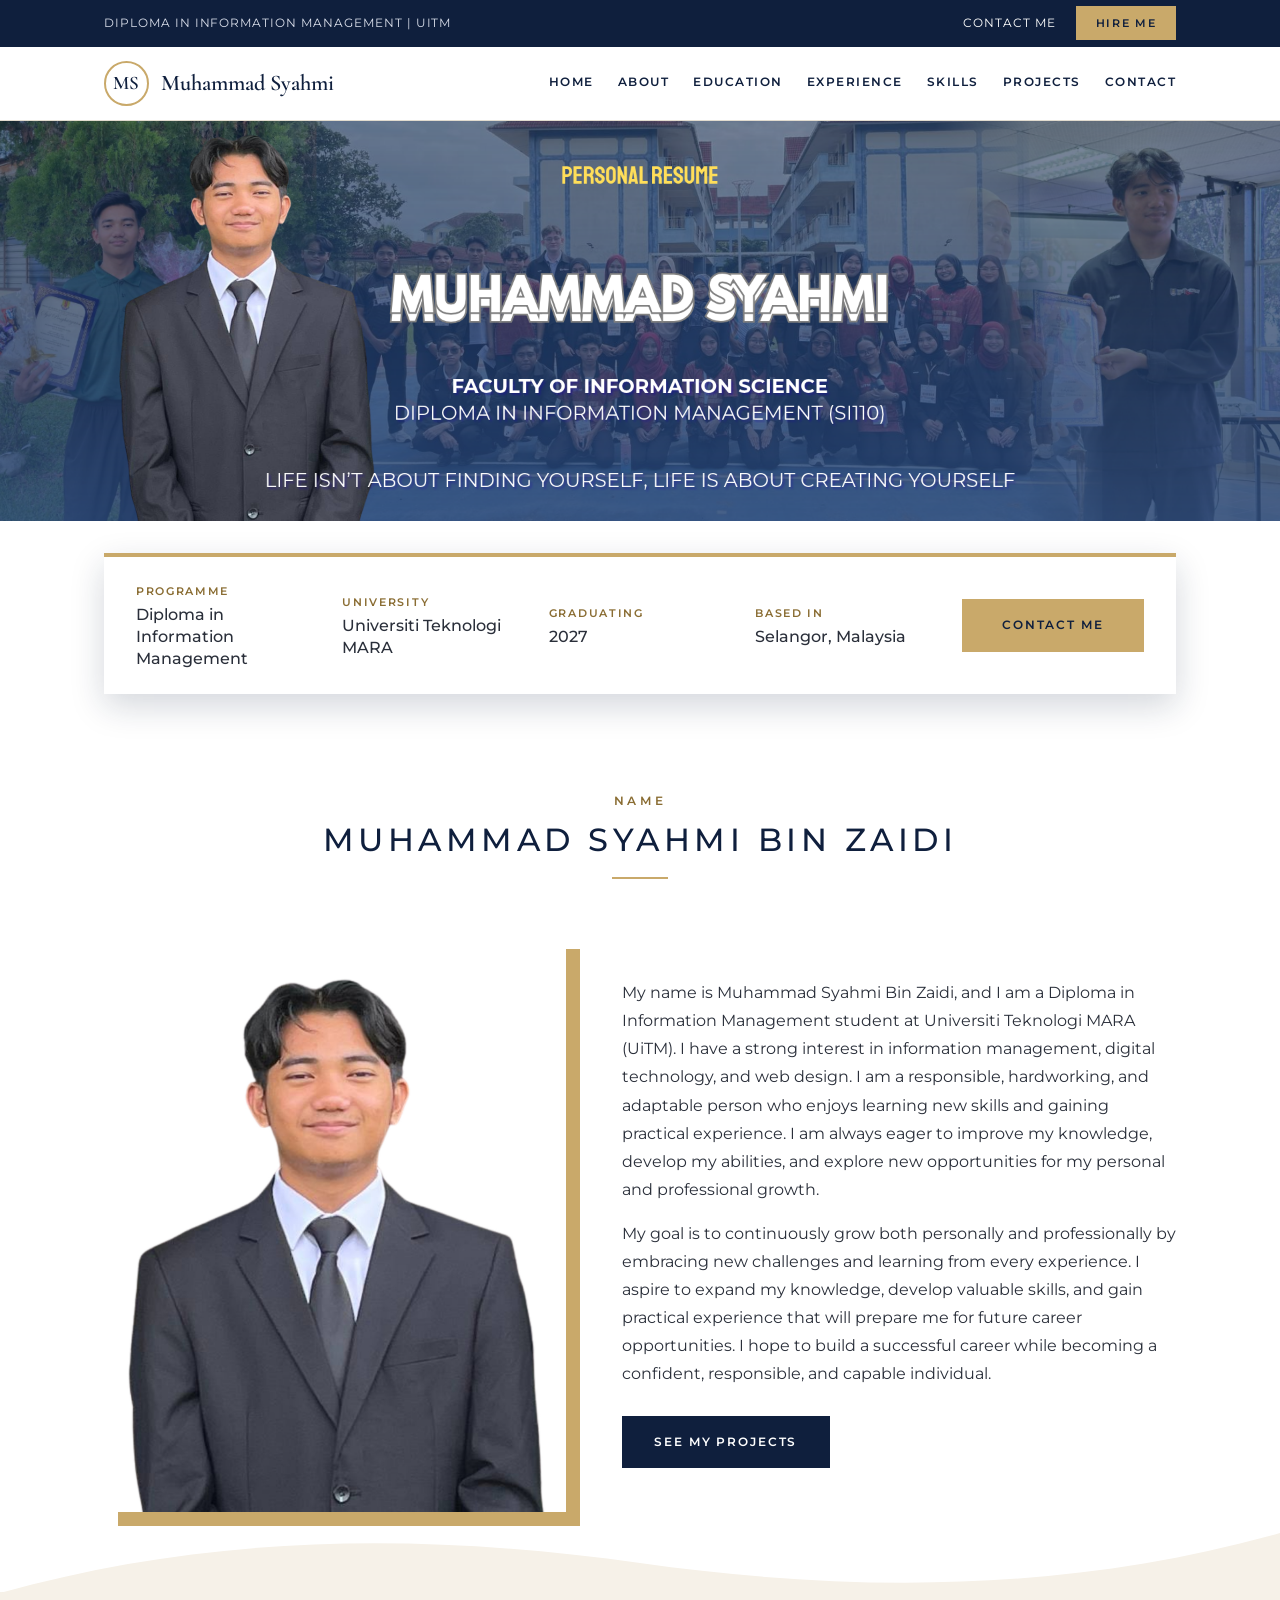
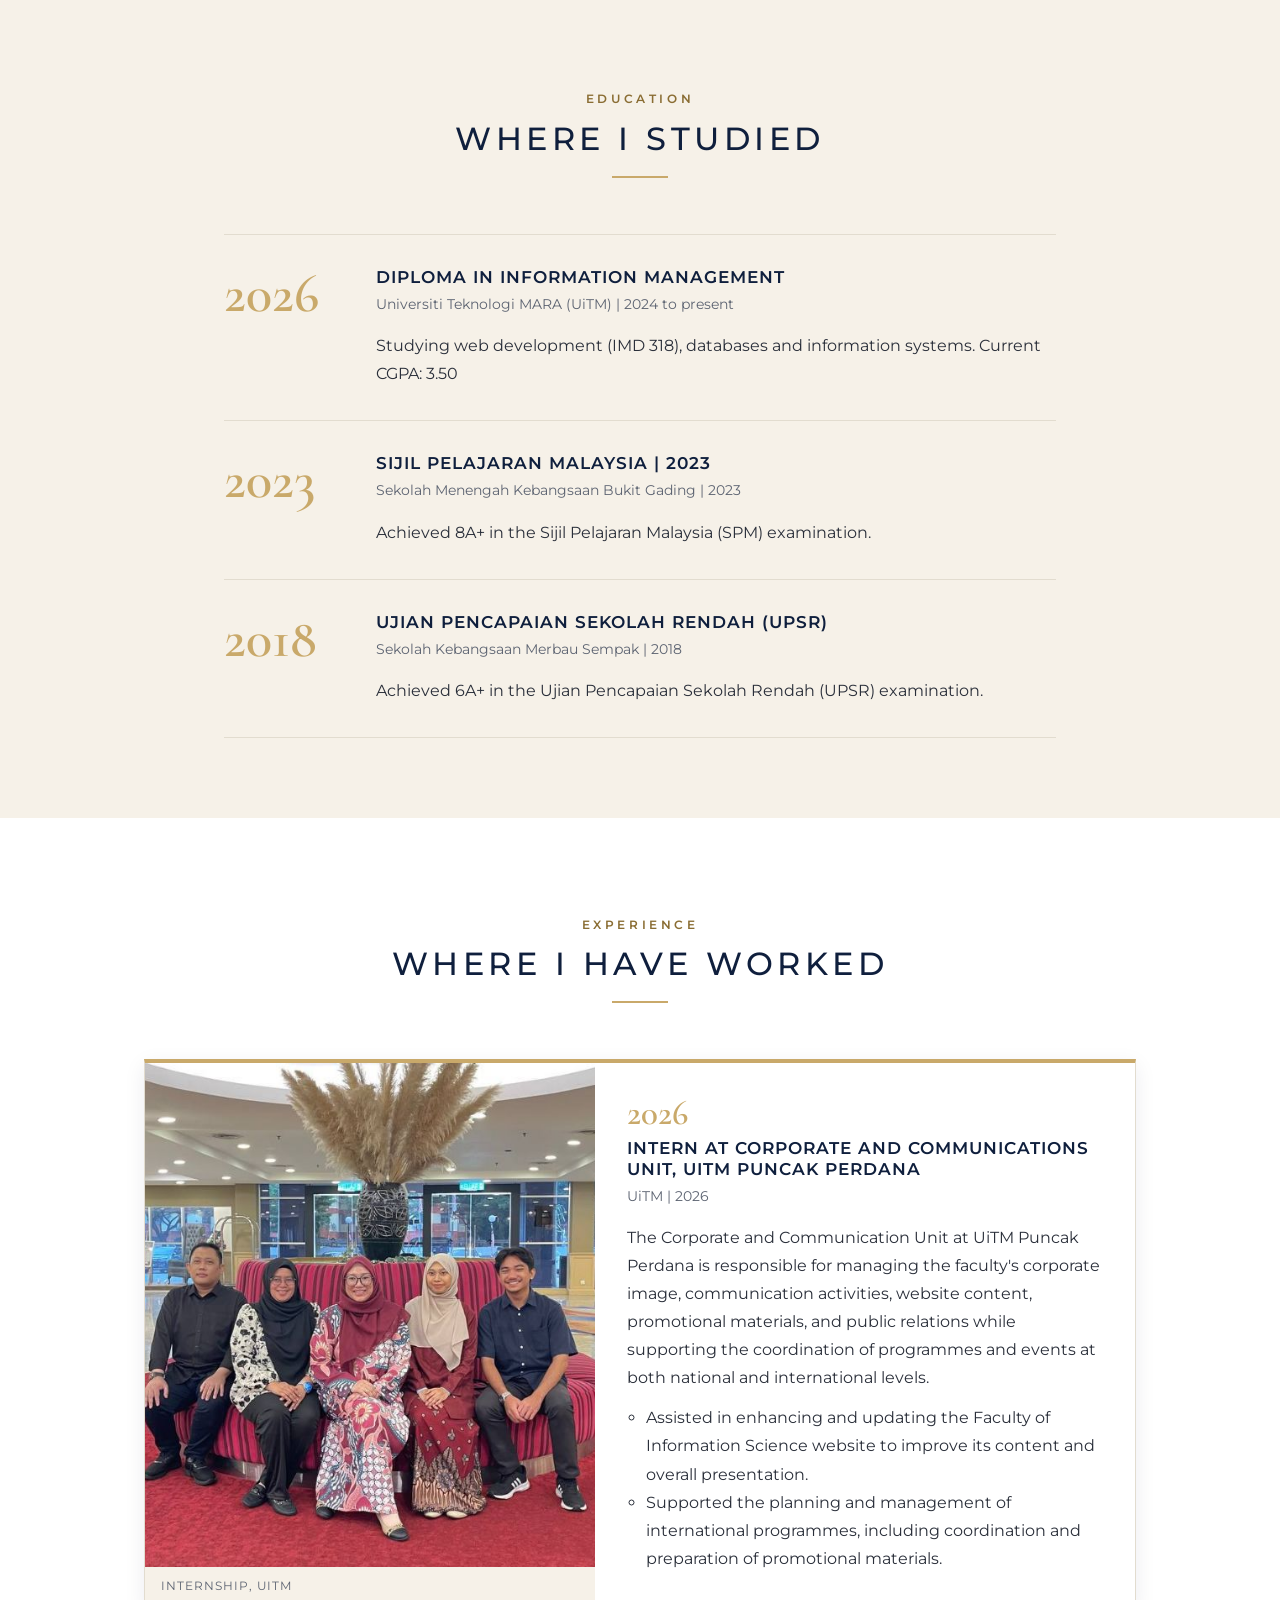
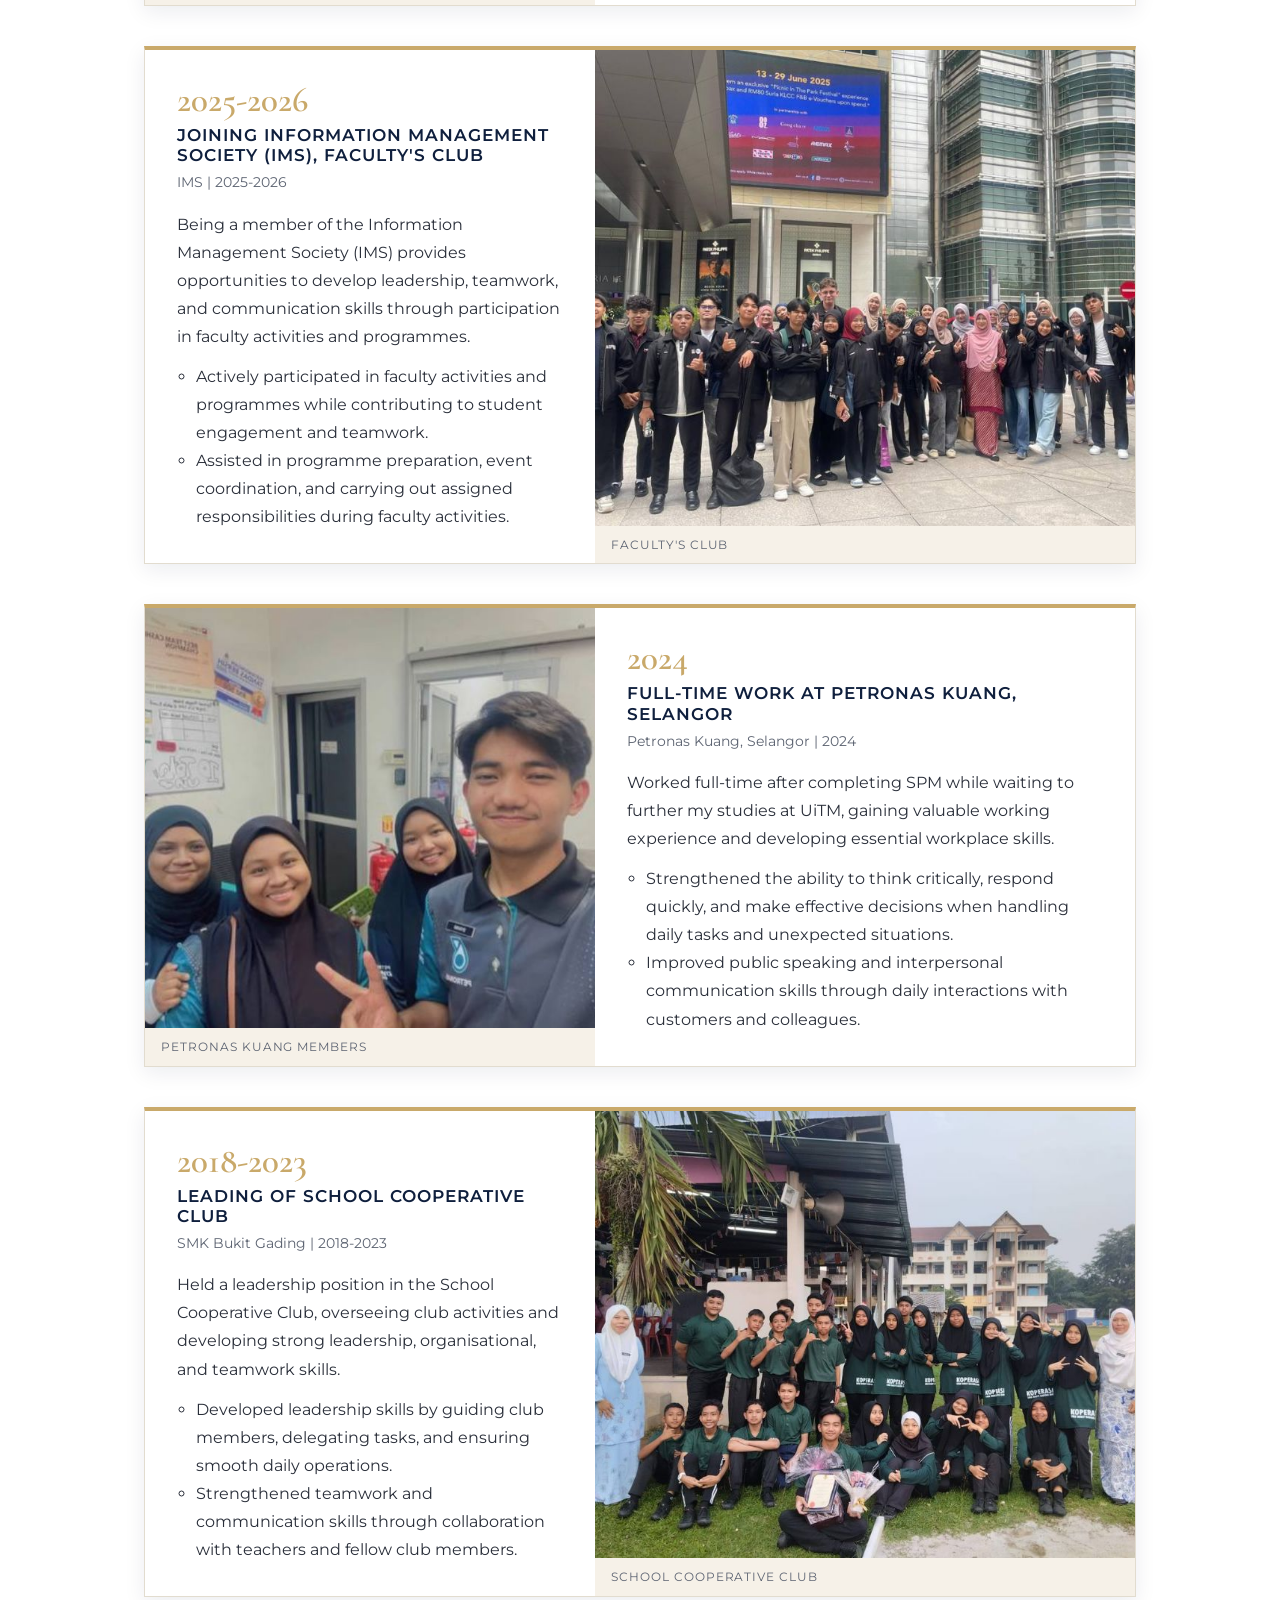
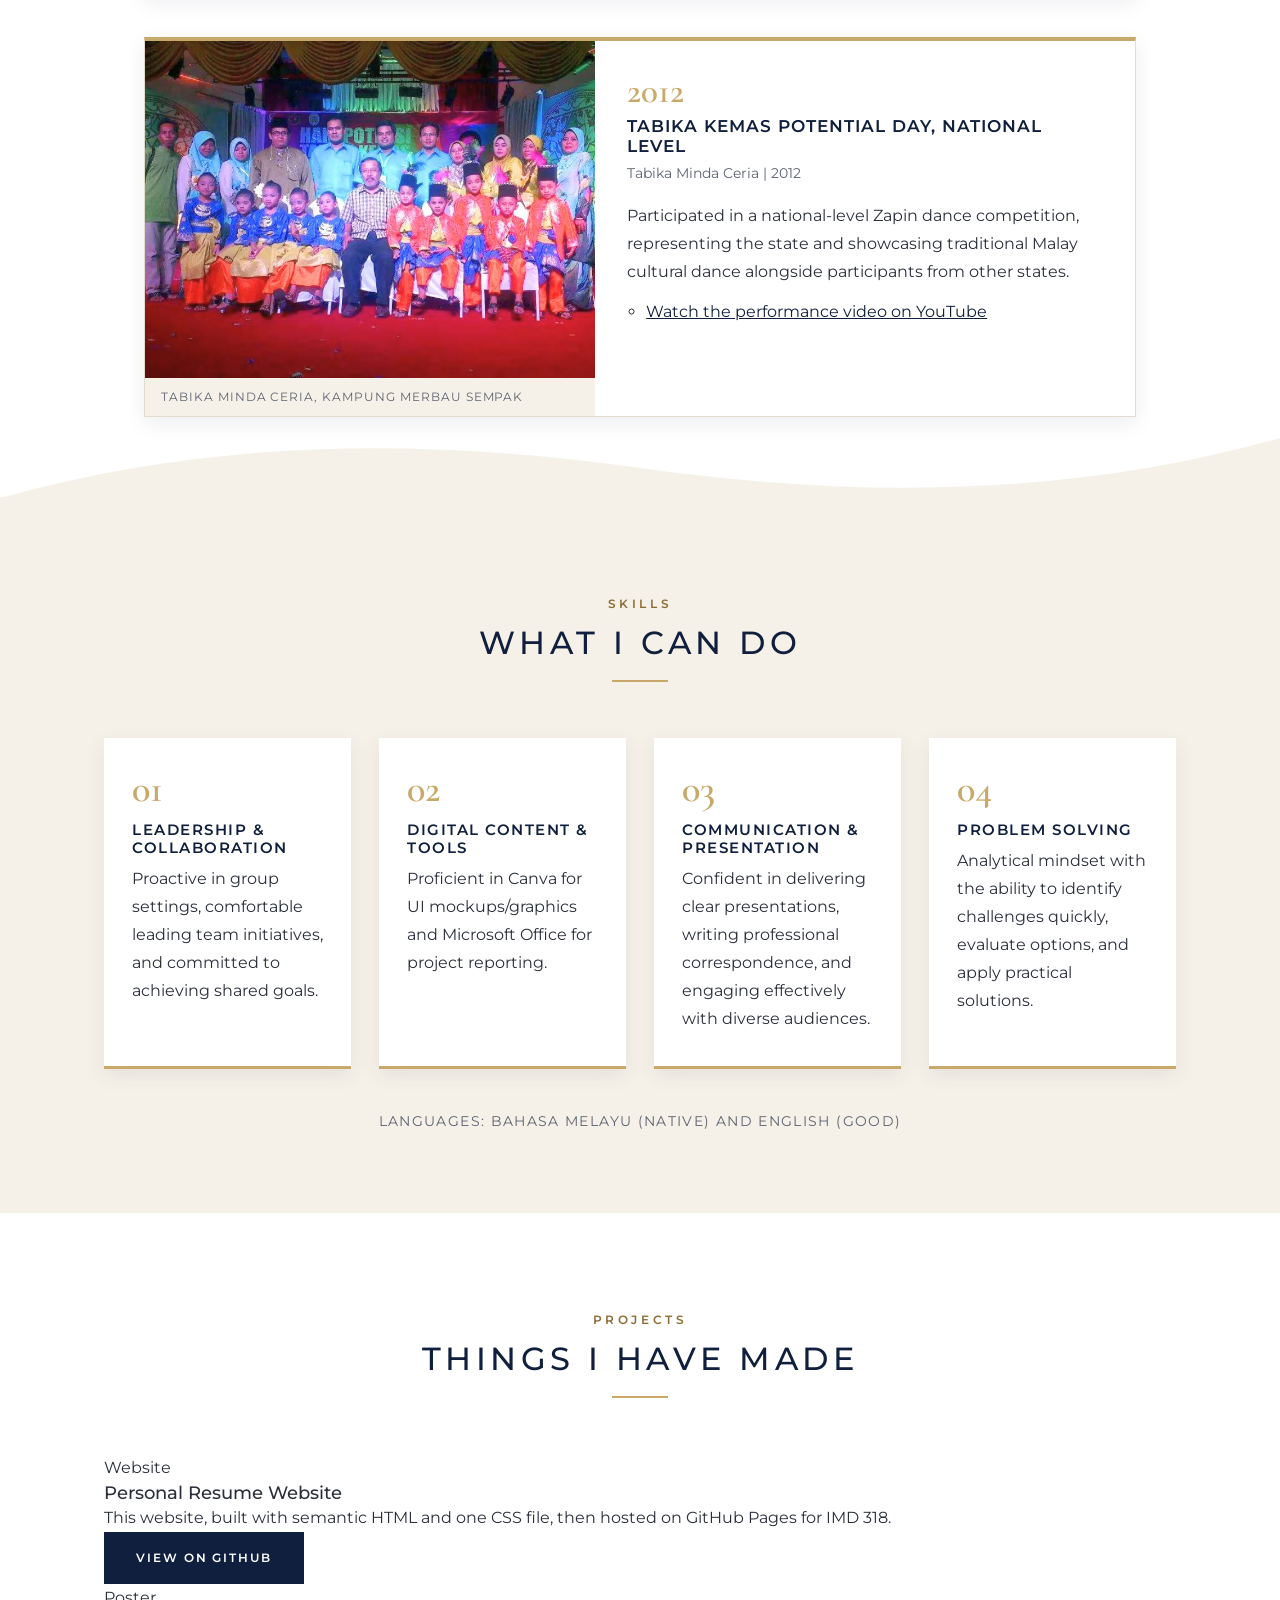
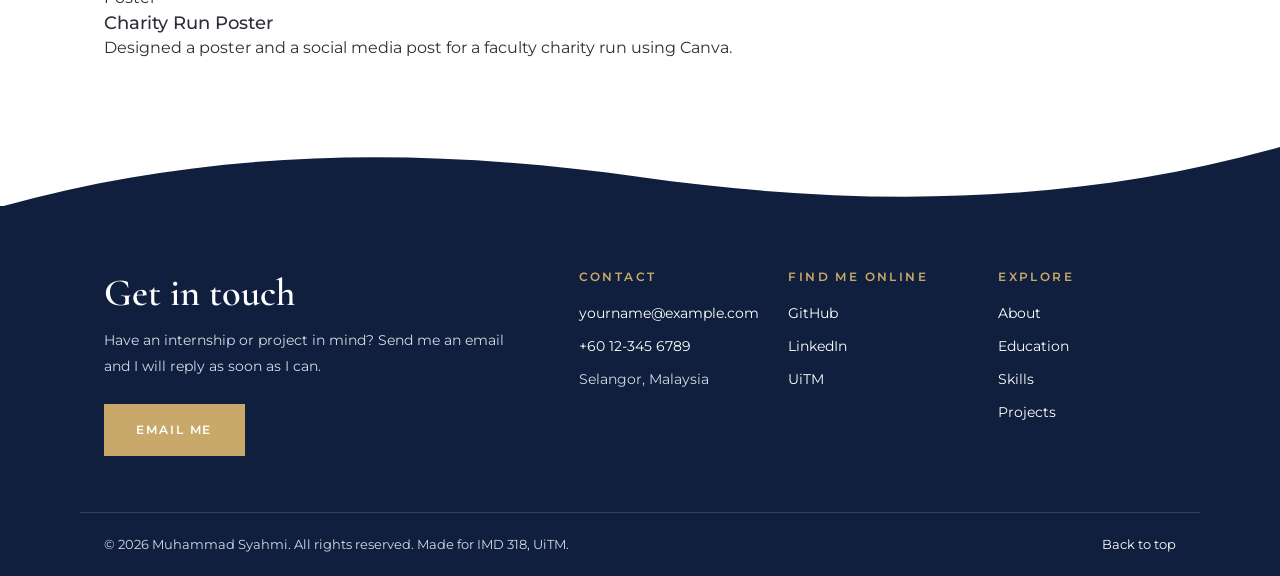
==== commit 8464783f: "Update print statement from 'Hello' to 'Goodbye'" ====
--- a/index.html
+++ b/index.html
@@ -46,7 +46,7 @@
           <li><a href="#education">Education</a></li>
           <li><a href="#experience">Experience</a></li>
           <li><a href="#skills">Skills</a></li>
-          <li><a href="#achievements">Achievements</a></li>
+          <li><a href="#projects">Projects</a></li>
           <li><a href="#contact">Contact</a></li>
         </ul>
       </nav>
@@ -104,7 +104,7 @@
           <div class="about-text">
             <p>My name is Muhammad Syahmi Bin Zaidi, and I am a Diploma in Information Management student at Universiti Teknologi MARA (UiTM). I have a strong interest in information management, digital technology, and web design. I am a responsible, hardworking, and adaptable person who enjoys learning new skills and gaining practical experience. I am always eager to improve my knowledge, develop my abilities, and explore new opportunities for my personal and professional growth.</p>
             <p>My goal is to continuously grow both personally and professionally by embracing new challenges and learning from every experience. I aspire to expand my knowledge, develop valuable skills, and gain practical experience that will prepare me for future career opportunities. I hope to build a successful career while becoming a confident, responsible, and capable individual.</p>
-            <a class="btn btn--dark" href="#achievements">See my achievements</a>
+            <a class="btn btn--dark" href="#projects">See my projects</a>
           </div>
         </div>
       </div>
@@ -234,7 +234,7 @@
             </div>
           </li>
 
-          <li class="exp-card">
+           <li class="exp-card">
             <figure class="exp-photo">
               <!-- Put your photo next to index.html and name it experience5.jpg -->
               <img src="experience5.jpg" alt="Muhammad Syahmi performing a Zapin dance at the Tabika KEMAS Potential Day national-level competition" width="640" height="480">
@@ -265,17 +265,17 @@
         <div class="skill-grid">
           <article class="skill">
             <p class="skill-no" aria-hidden="true">01</p>
-            <h3>LEADERSHIP &amp; COLLABORATION</h3>
+            <h3>LEADERSHIP & COLLABORATION</h3>
             <p>Proactive in group settings, comfortable leading team initiatives, and committed to achieving shared goals.</p>
           </article>
           <article class="skill">
             <p class="skill-no" aria-hidden="true">02</p>
-            <h3>DIGITAL CONTENT &amp; TOOLS</h3>
+            <h3>DIGITAL CONTENT & TOOLS</h3>
             <p>Proficient in Canva for UI mockups/graphics and Microsoft Office for project reporting.</p>
           </article>
           <article class="skill">
             <p class="skill-no" aria-hidden="true">03</p>
-            <h3>COMMUNICATION &amp; PRESENTATION</h3>
+            <h3>COMMUNICATION & PRESENTATION</h3>
             <p>Confident in delivering clear presentations, writing professional correspondence, and engaging effectively with diverse audiences.</p>
           </article>
           <article class="skill">
@@ -289,58 +289,31 @@
       </div>
     </section>
 
-    <!-- ===== ACHIEVEMENTS ===== -->
-    <section class="section" id="achievements" aria-labelledby="achievements-title">
-      <div class="container">
-        <header class="section-head">
-          <p class="eyebrow">Achievements</p>
-          <h2 id="achievements-title">Things I am proud of</h2>
-        </header>
-
-        <!-- Three achievement cards, each with a photo on top and a short description below -->
-        <ul class="ach-grid">
-          <li class="ach-card">
-            <figure class="ach-photo">
-              <!-- EDIT: put your photo next to index.html and name it achievement1.jpg -->
-              <img src="achievement1.jpg" alt="Muhammad Syahmi with his SPM achievement" width="640" height="480">
-            </figure>
-            <div class="ach-body">
-              <p class="ach-year">2023</p>
-              <h3>8A+ in SPM</h3>
-              <p class="meta">SMK Bukit Gading | 2023</p>
-              <!-- EDIT: add one or two sentences about this achievement -->
-              <p>Achieved 8A+ in the Sijil Pelajaran Malaysia (SPM) examination.</p>
-            </div>
-          </li>
-
-          <li class="ach-card">
-            <figure class="ach-photo">
-              <!-- EDIT: put your photo next to index.html and name it achievement2.jpg -->
-              <img src="achievement2.jpg" alt="Muhammad Syahmi with his UPSR achievement" width="640" height="480">
-            </figure>
-            <div class="ach-body">
-              <p class="ach-year">2018</p>
-              <h3>6A+ in UPSR</h3>
-              <p class="meta">SK Merbau Sempak | 2018</p>
-              <!-- EDIT: add one or two sentences about this achievement -->
-              <p>Achieved 6A+ in the Ujian Pencapaian Sekolah Rendah (UPSR) examination.</p>
-            </div>
-          </li>
-
-          <li class="ach-card">
-            <figure class="ach-photo">
-              <!-- EDIT: put your photo next to index.html and name it achievement3.jpg -->
-              <img src="achievement3.jpg" alt="Muhammad Syahmi receiving an award" width="640" height="480">
-            </figure>
-            <div class="ach-body">
-              <p class="ach-year">2025</p> <!-- EDIT -->
-              <h3>Your Award or Certificate</h3> <!-- EDIT -->
-              <p class="meta">Organiser | 2025</p> <!-- EDIT -->
-              <!-- EDIT: add one or two sentences about this achievement -->
-              <p>Write one or two sentences about what you achieved and why it matters to you.</p>
-            </div>
-          </li>
-        </ul>
+    <!-- ===== PROJECTS ===== -->
+    <section class="section" id="projects" aria-labelledby="projects-title">
+      <div class="container">
+        <header class="section-head">
+          <p class="eyebrow">Projects</p>
+          <h2 id="projects-title">Things I have made</h2>
+        </header>
+
+        <article class="project">
+          <div class="project-media" aria-hidden="true"><span>Website</span></div>
+          <div class="project-body">
+            <h3>Personal Resume Website</h3>
+            <p>This website, built with semantic HTML and one CSS file, then hosted on GitHub Pages for IMD 318.</p>
+            <!-- EDIT: replace with your repository URL -->
+            <a class="btn btn--dark" href="https://github.com/your-username/your-repository" target="_blank" rel="noopener">View on GitHub</a>
+          </div>
+        </article>
+
+        <article class="project">
+          <div class="project-media" aria-hidden="true"><span>Poster</span></div>
+          <div class="project-body">
+            <h3>Charity Run Poster</h3>
+            <p>Designed a poster and a social media post for a faculty charity run using Canva.</p>
+          </div>
+        </article>
       </div>
     </section>
 
@@ -378,7 +351,7 @@
             <li><a href="#about">About</a></li>
             <li><a href="#education">Education</a></li>
             <li><a href="#skills">Skills</a></li>
-            <li><a href="#achievements">Achievements</a></li>
+            <li><a href="#projects">Projects</a></li>
           </ul>
         </div>
       </div>
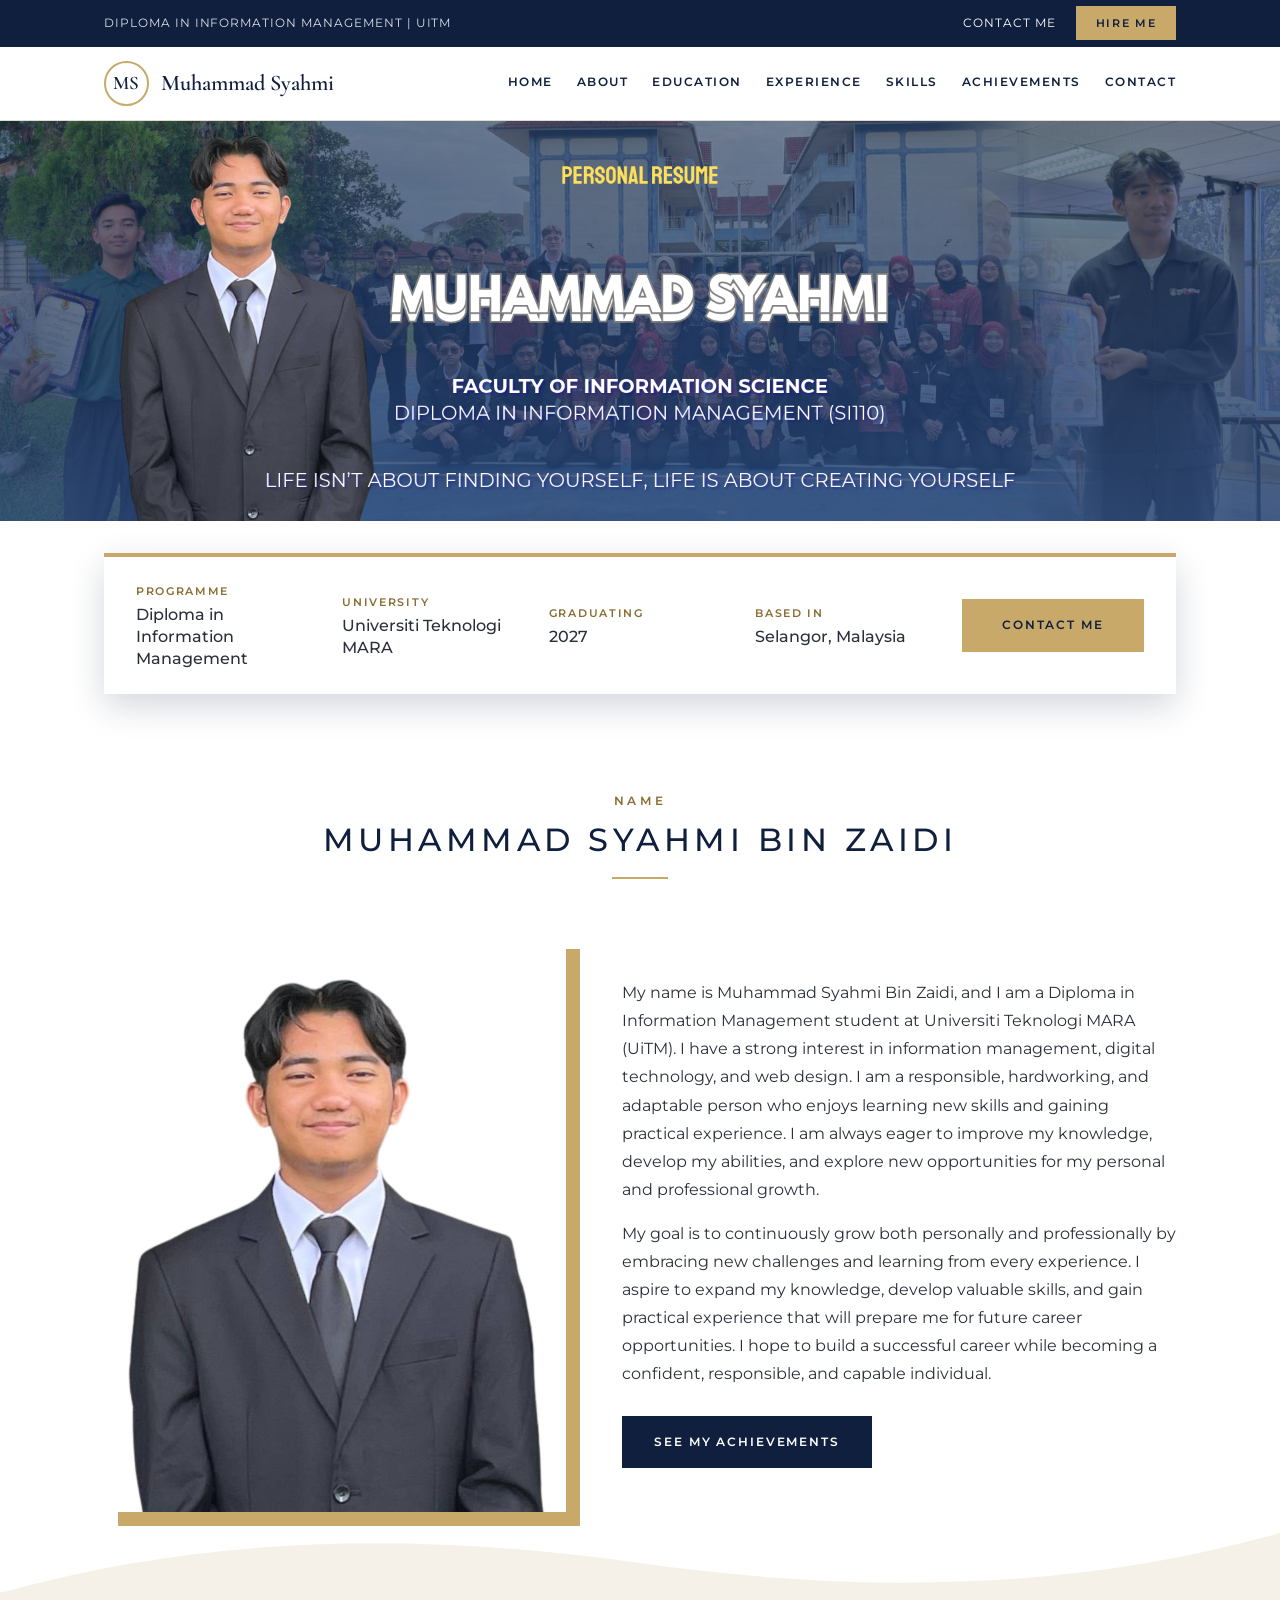
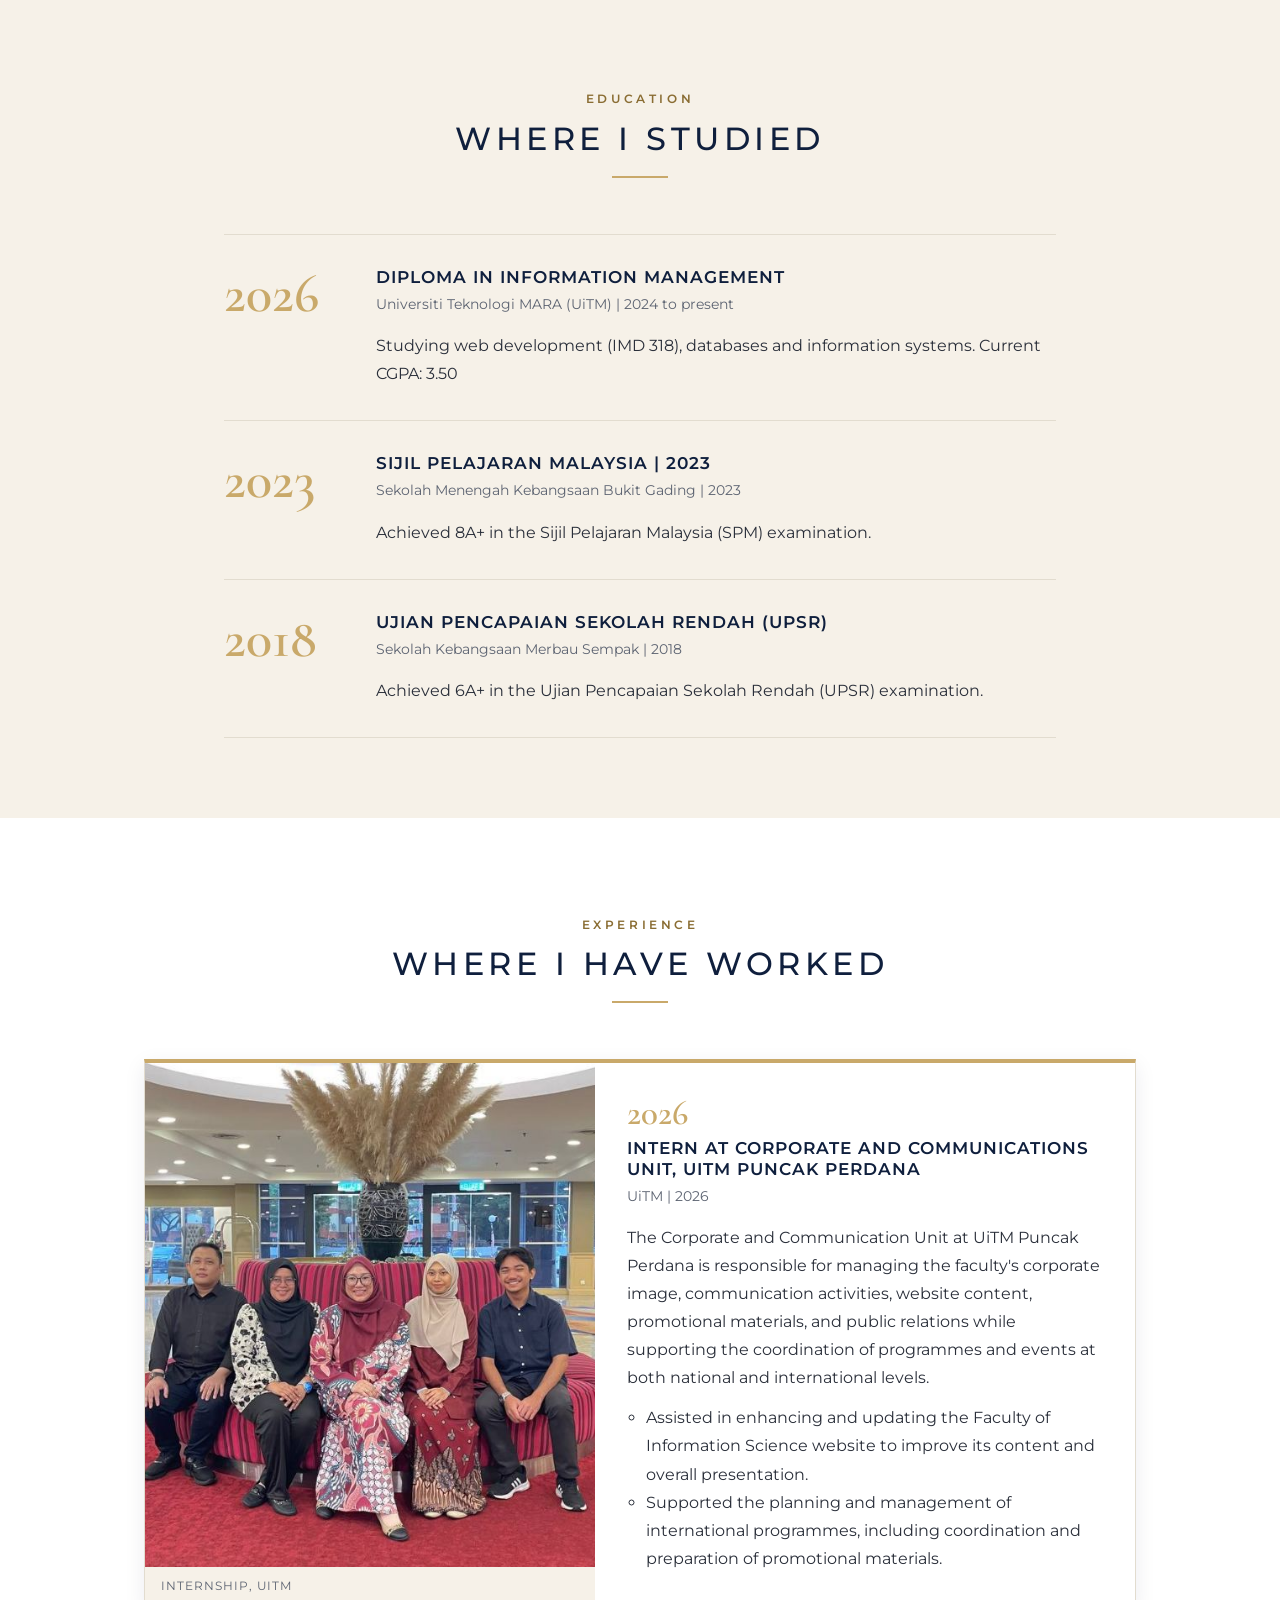
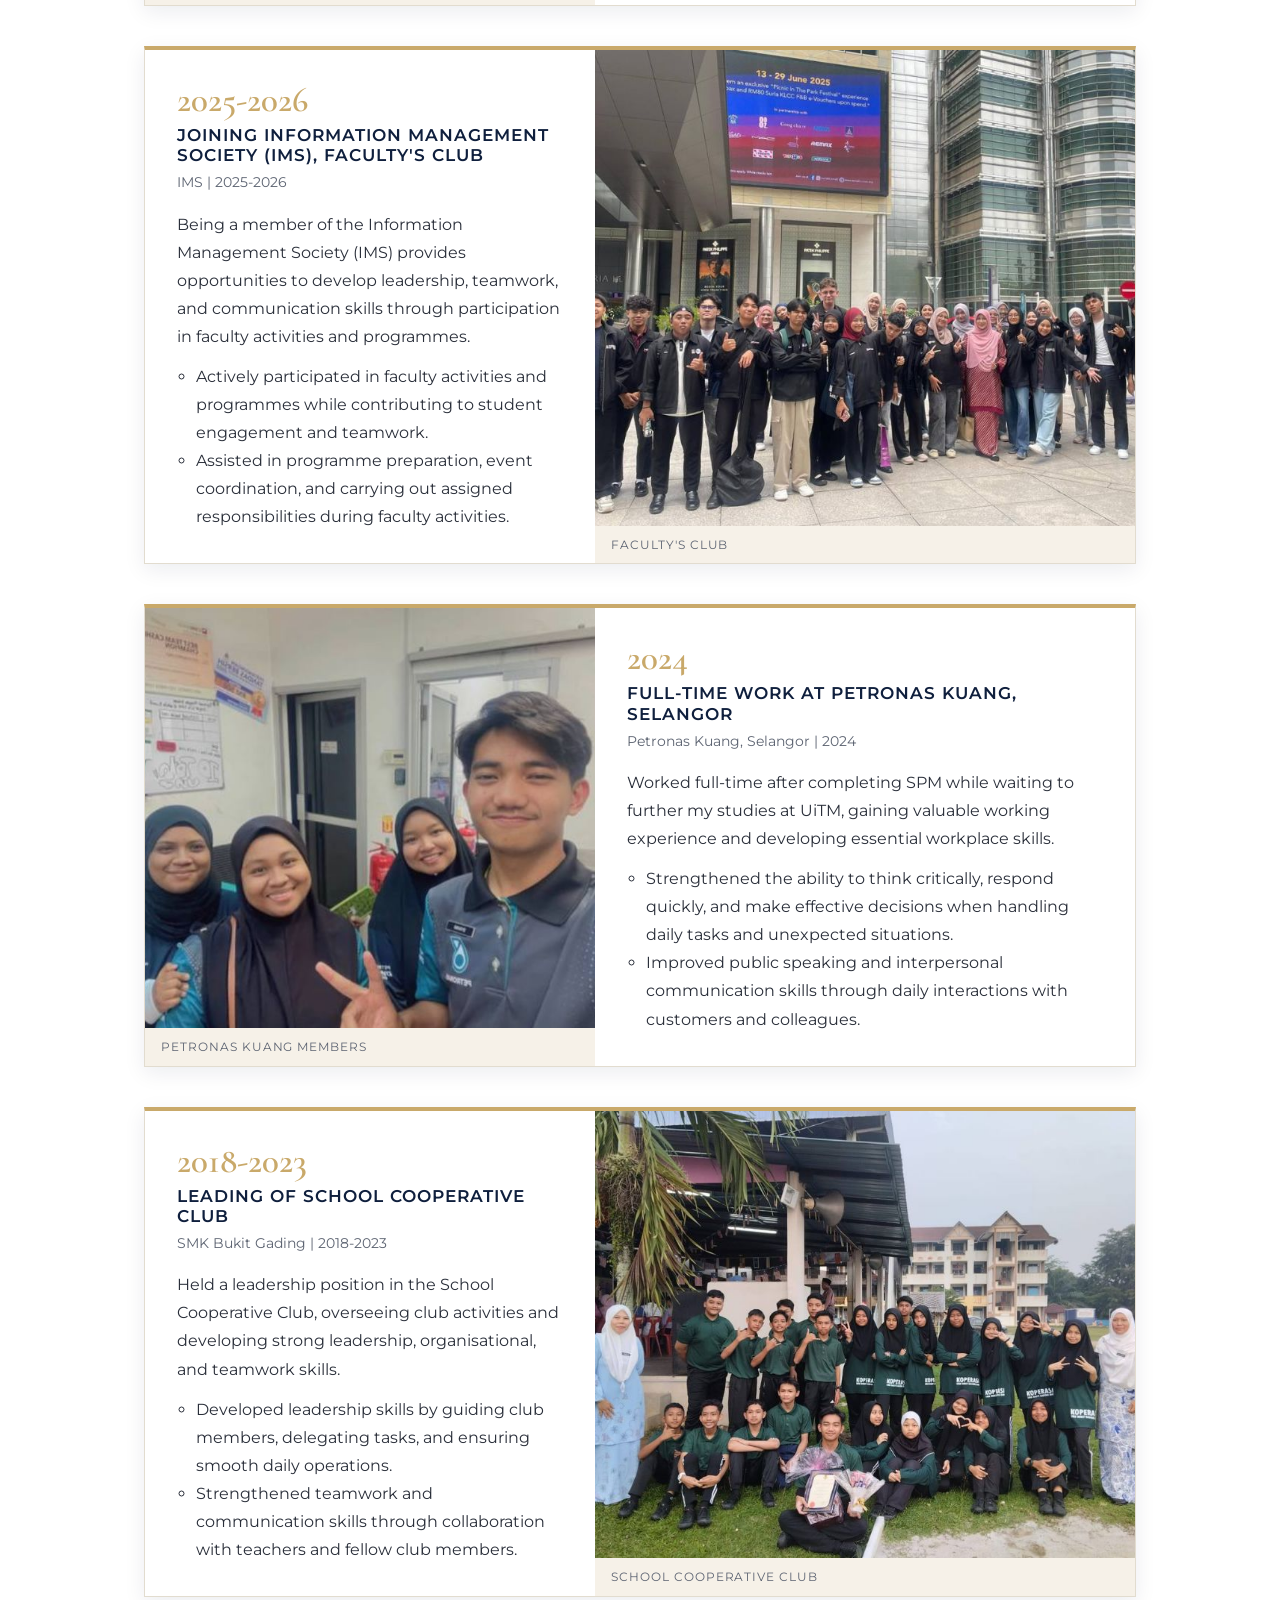
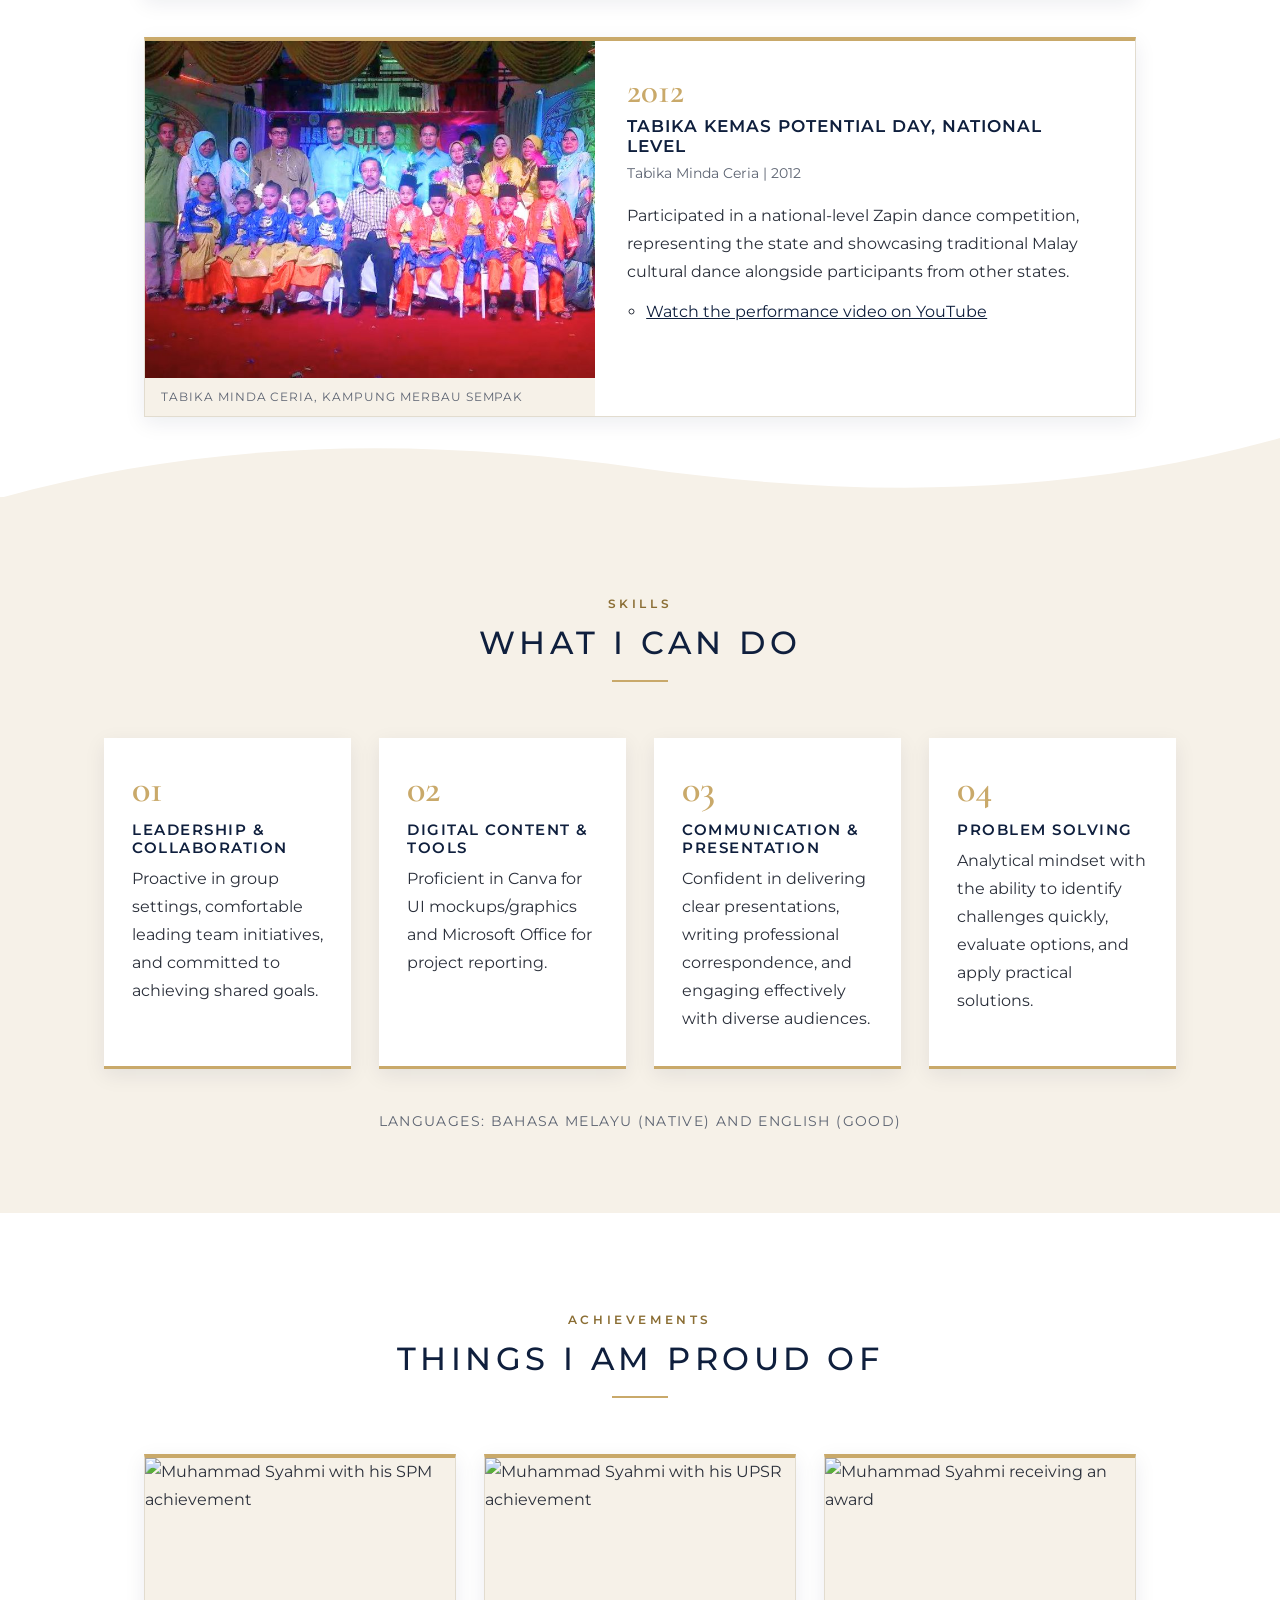
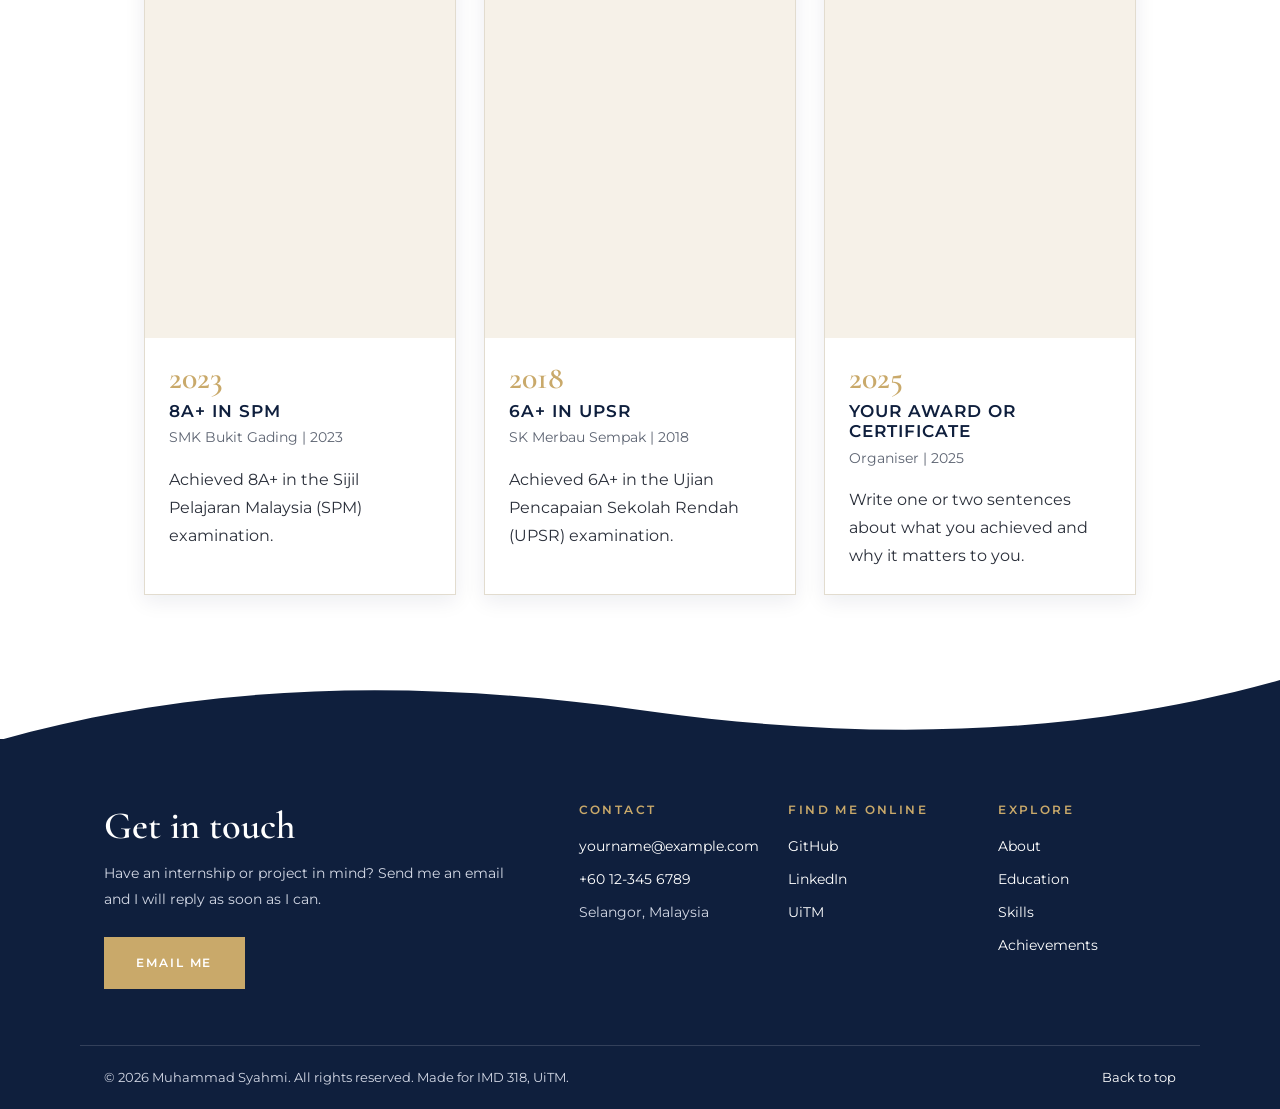
==== commit 3fc13a7b: "Update index.html" ====
--- a/index.html
+++ b/index.html
@@ -46,7 +46,7 @@
           <li><a href="#education">Education</a></li>
           <li><a href="#experience">Experience</a></li>
           <li><a href="#skills">Skills</a></li>
-          <li><a href="#projects">Projects</a></li>
+          <li><a href="#achievements">Achievements</a></li>
           <li><a href="#contact">Contact</a></li>
         </ul>
       </nav>
@@ -104,7 +104,7 @@
           <div class="about-text">
             <p>My name is Muhammad Syahmi Bin Zaidi, and I am a Diploma in Information Management student at Universiti Teknologi MARA (UiTM). I have a strong interest in information management, digital technology, and web design. I am a responsible, hardworking, and adaptable person who enjoys learning new skills and gaining practical experience. I am always eager to improve my knowledge, develop my abilities, and explore new opportunities for my personal and professional growth.</p>
             <p>My goal is to continuously grow both personally and professionally by embracing new challenges and learning from every experience. I aspire to expand my knowledge, develop valuable skills, and gain practical experience that will prepare me for future career opportunities. I hope to build a successful career while becoming a confident, responsible, and capable individual.</p>
-            <a class="btn btn--dark" href="#projects">See my projects</a>
+            <a class="btn btn--dark" href="#achievements">See my achievements</a>
           </div>
         </div>
       </div>
@@ -234,7 +234,7 @@
             </div>
           </li>
 
-           <li class="exp-card">
+          <li class="exp-card">
             <figure class="exp-photo">
               <!-- Put your photo next to index.html and name it experience5.jpg -->
               <img src="experience5.jpg" alt="Muhammad Syahmi performing a Zapin dance at the Tabika KEMAS Potential Day national-level competition" width="640" height="480">
@@ -265,17 +265,17 @@
         <div class="skill-grid">
           <article class="skill">
             <p class="skill-no" aria-hidden="true">01</p>
-            <h3>LEADERSHIP & COLLABORATION</h3>
+            <h3>LEADERSHIP &amp; COLLABORATION</h3>
             <p>Proactive in group settings, comfortable leading team initiatives, and committed to achieving shared goals.</p>
           </article>
           <article class="skill">
             <p class="skill-no" aria-hidden="true">02</p>
-            <h3>DIGITAL CONTENT & TOOLS</h3>
+            <h3>DIGITAL CONTENT &amp; TOOLS</h3>
             <p>Proficient in Canva for UI mockups/graphics and Microsoft Office for project reporting.</p>
           </article>
           <article class="skill">
             <p class="skill-no" aria-hidden="true">03</p>
-            <h3>COMMUNICATION & PRESENTATION</h3>
+            <h3>COMMUNICATION &amp; PRESENTATION</h3>
             <p>Confident in delivering clear presentations, writing professional correspondence, and engaging effectively with diverse audiences.</p>
           </article>
           <article class="skill">
@@ -289,31 +289,58 @@
       </div>
     </section>
 
-    <!-- ===== PROJECTS ===== -->
-    <section class="section" id="projects" aria-labelledby="projects-title">
-      <div class="container">
-        <header class="section-head">
-          <p class="eyebrow">Projects</p>
-          <h2 id="projects-title">Things I have made</h2>
-        </header>
-
-        <article class="project">
-          <div class="project-media" aria-hidden="true"><span>Website</span></div>
-          <div class="project-body">
-            <h3>Personal Resume Website</h3>
-            <p>This website, built with semantic HTML and one CSS file, then hosted on GitHub Pages for IMD 318.</p>
-            <!-- EDIT: replace with your repository URL -->
-            <a class="btn btn--dark" href="https://github.com/your-username/your-repository" target="_blank" rel="noopener">View on GitHub</a>
-          </div>
-        </article>
-
-        <article class="project">
-          <div class="project-media" aria-hidden="true"><span>Poster</span></div>
-          <div class="project-body">
-            <h3>Charity Run Poster</h3>
-            <p>Designed a poster and a social media post for a faculty charity run using Canva.</p>
-          </div>
-        </article>
+    <!-- ===== ACHIEVEMENTS ===== -->
+    <section class="section" id="achievements" aria-labelledby="achievements-title">
+      <div class="container">
+        <header class="section-head">
+          <p class="eyebrow">Achievements</p>
+          <h2 id="achievements-title">Things I am proud of</h2>
+        </header>
+
+        <!-- Three achievement cards, each with a photo on top and a short description below -->
+        <ul class="ach-grid">
+          <li class="ach-card">
+            <figure class="ach-photo">
+              <!-- EDIT: put your photo next to index.html and name it achievement1.jpg -->
+              <img src="achievement1.jpg" alt="Muhammad Syahmi with his SPM achievement" width="640" height="480">
+            </figure>
+            <div class="ach-body">
+              <p class="ach-year">2023</p>
+              <h3>8A+ in SPM</h3>
+              <p class="meta">SMK Bukit Gading | 2023</p>
+              <!-- EDIT: add one or two sentences about this achievement -->
+              <p>Achieved 8A+ in the Sijil Pelajaran Malaysia (SPM) examination.</p>
+            </div>
+          </li>
+
+          <li class="ach-card">
+            <figure class="ach-photo">
+              <!-- EDIT: put your photo next to index.html and name it achievement2.jpg -->
+              <img src="achievement2.jpg" alt="Muhammad Syahmi with his UPSR achievement" width="640" height="480">
+            </figure>
+            <div class="ach-body">
+              <p class="ach-year">2018</p>
+              <h3>6A+ in UPSR</h3>
+              <p class="meta">SK Merbau Sempak | 2018</p>
+              <!-- EDIT: add one or two sentences about this achievement -->
+              <p>Achieved 6A+ in the Ujian Pencapaian Sekolah Rendah (UPSR) examination.</p>
+            </div>
+          </li>
+
+          <li class="ach-card">
+            <figure class="ach-photo">
+              <!-- EDIT: put your photo next to index.html and name it achievement3.jpg -->
+              <img src="achievement3.jpg" alt="Muhammad Syahmi receiving an award" width="640" height="480">
+            </figure>
+            <div class="ach-body">
+              <p class="ach-year">2025</p> <!-- EDIT -->
+              <h3>Your Award or Certificate</h3> <!-- EDIT -->
+              <p class="meta">Organiser | 2025</p> <!-- EDIT -->
+              <!-- EDIT: add one or two sentences about this achievement -->
+              <p>Write one or two sentences about what you achieved and why it matters to you.</p>
+            </div>
+          </li>
+        </ul>
       </div>
     </section>
 
@@ -351,7 +378,7 @@
             <li><a href="#about">About</a></li>
             <li><a href="#education">Education</a></li>
             <li><a href="#skills">Skills</a></li>
-            <li><a href="#projects">Projects</a></li>
+            <li><a href="#achievements">Achievements</a></li>
           </ul>
         </div>
       </div>
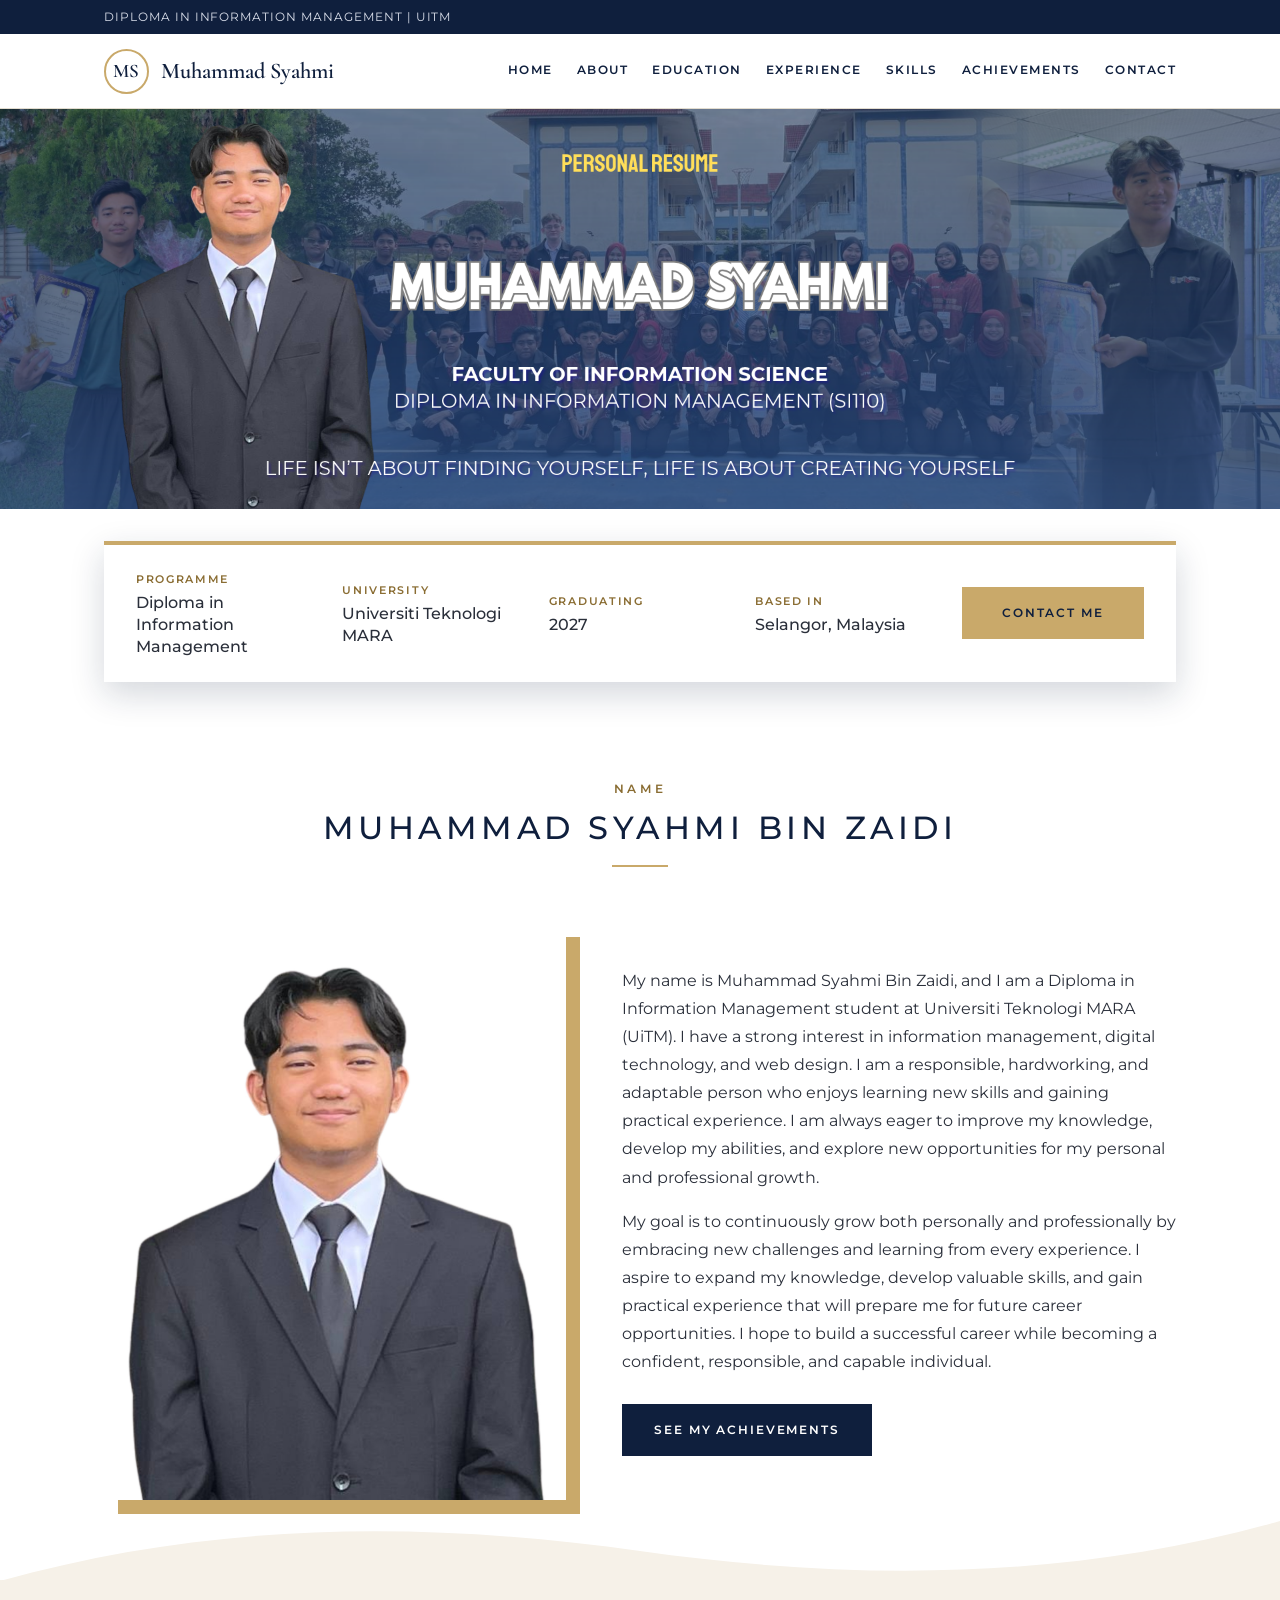
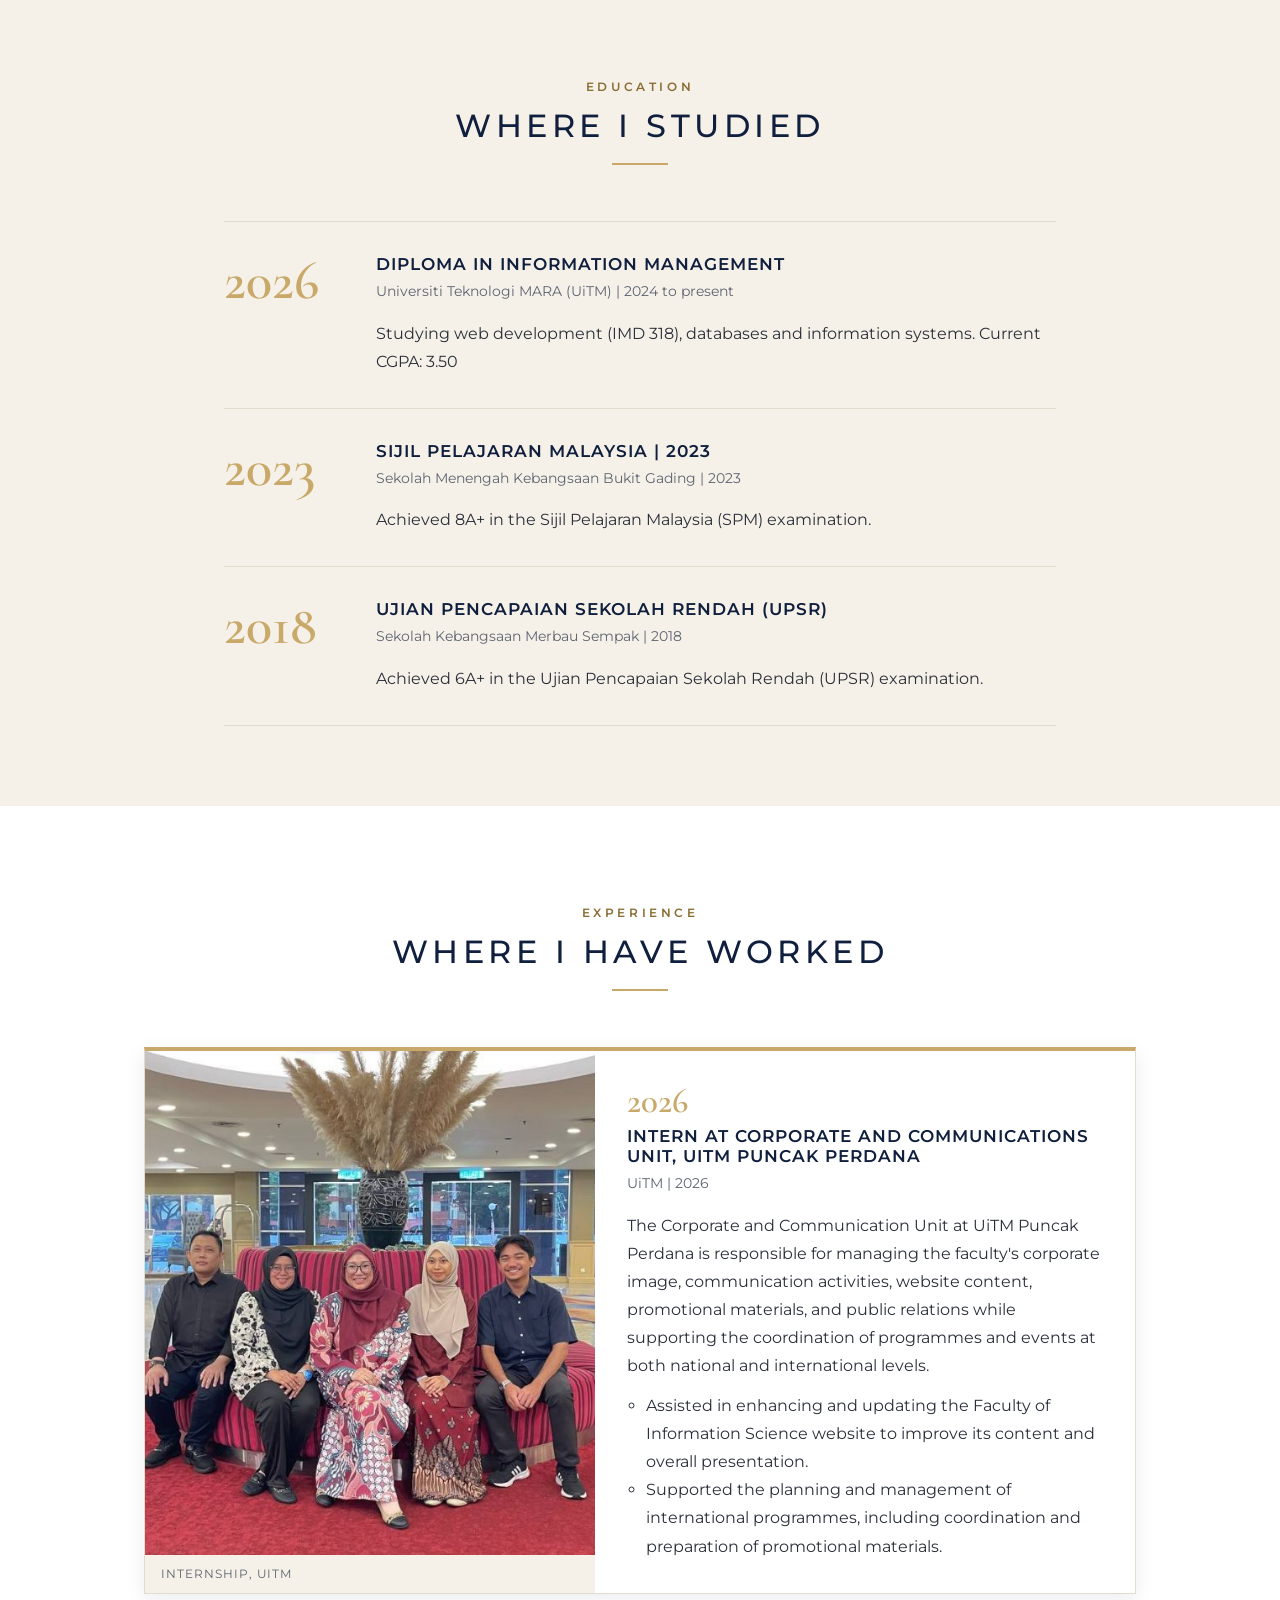
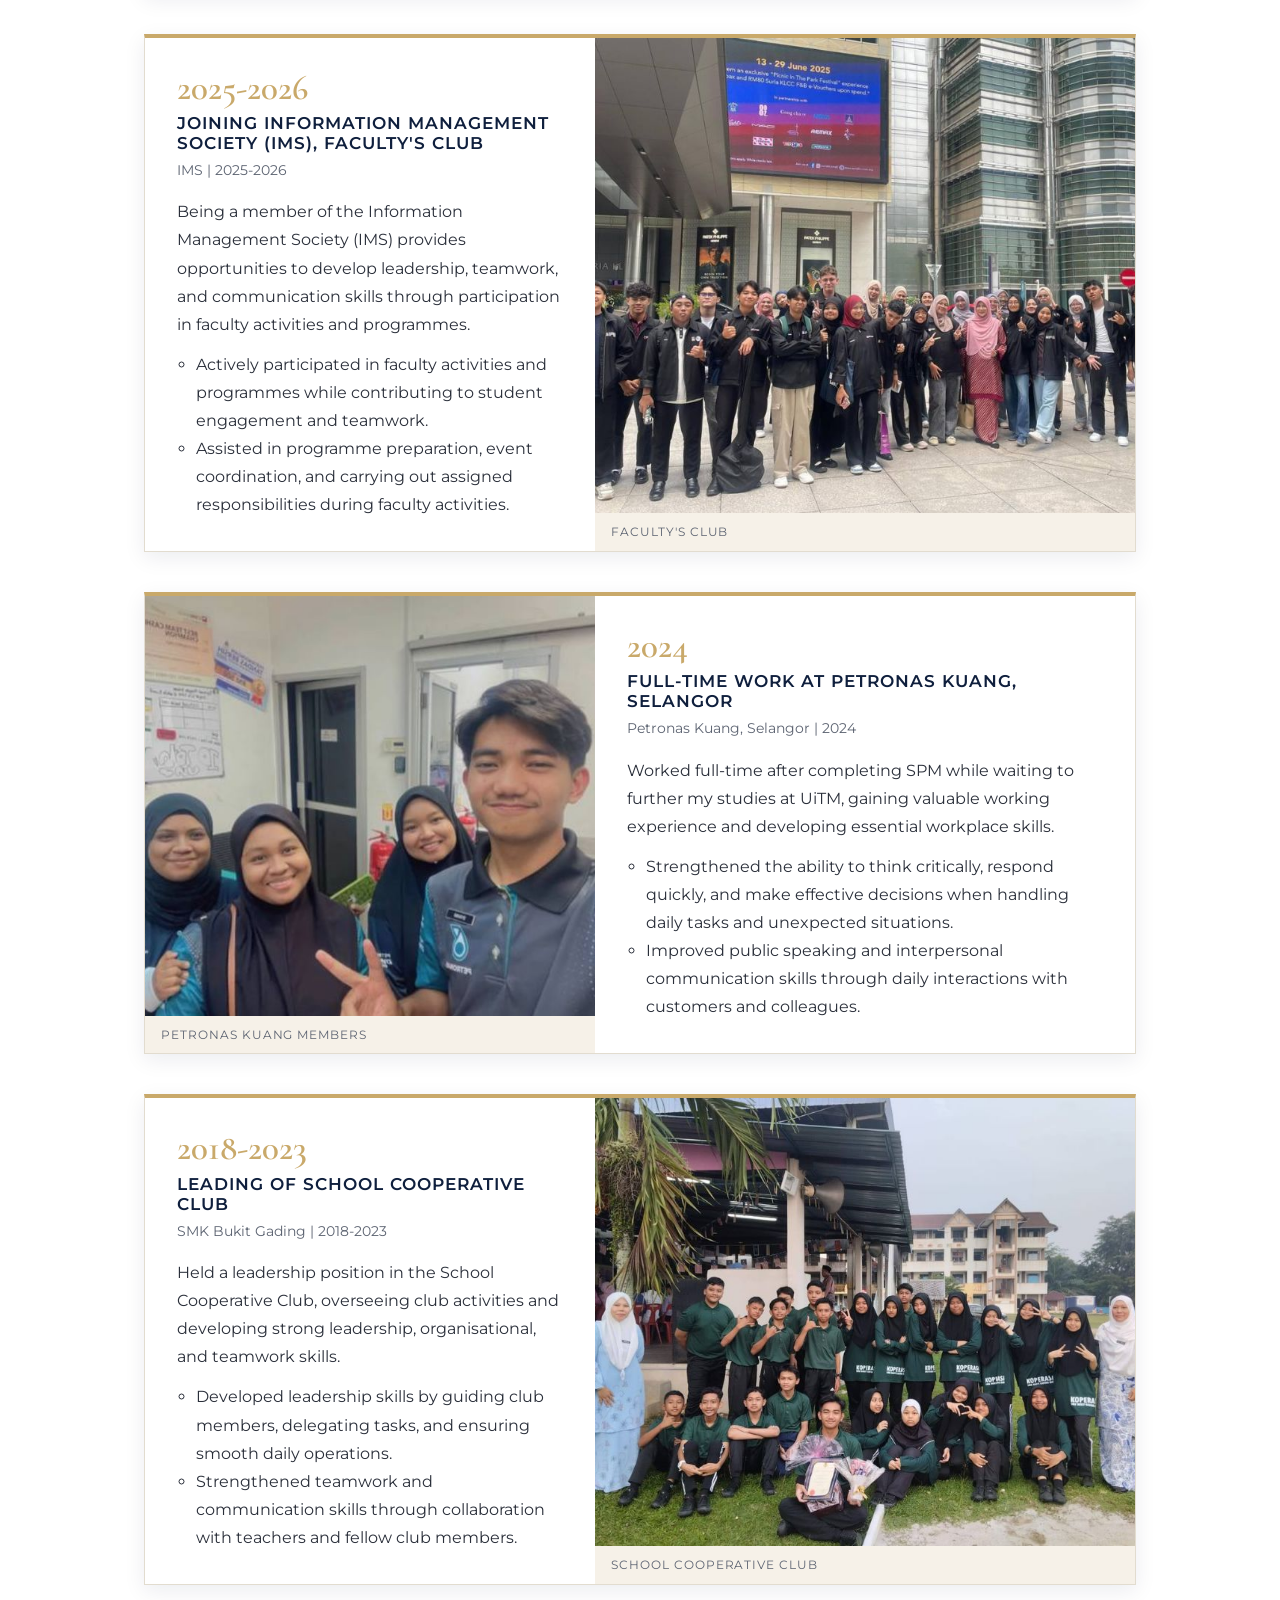
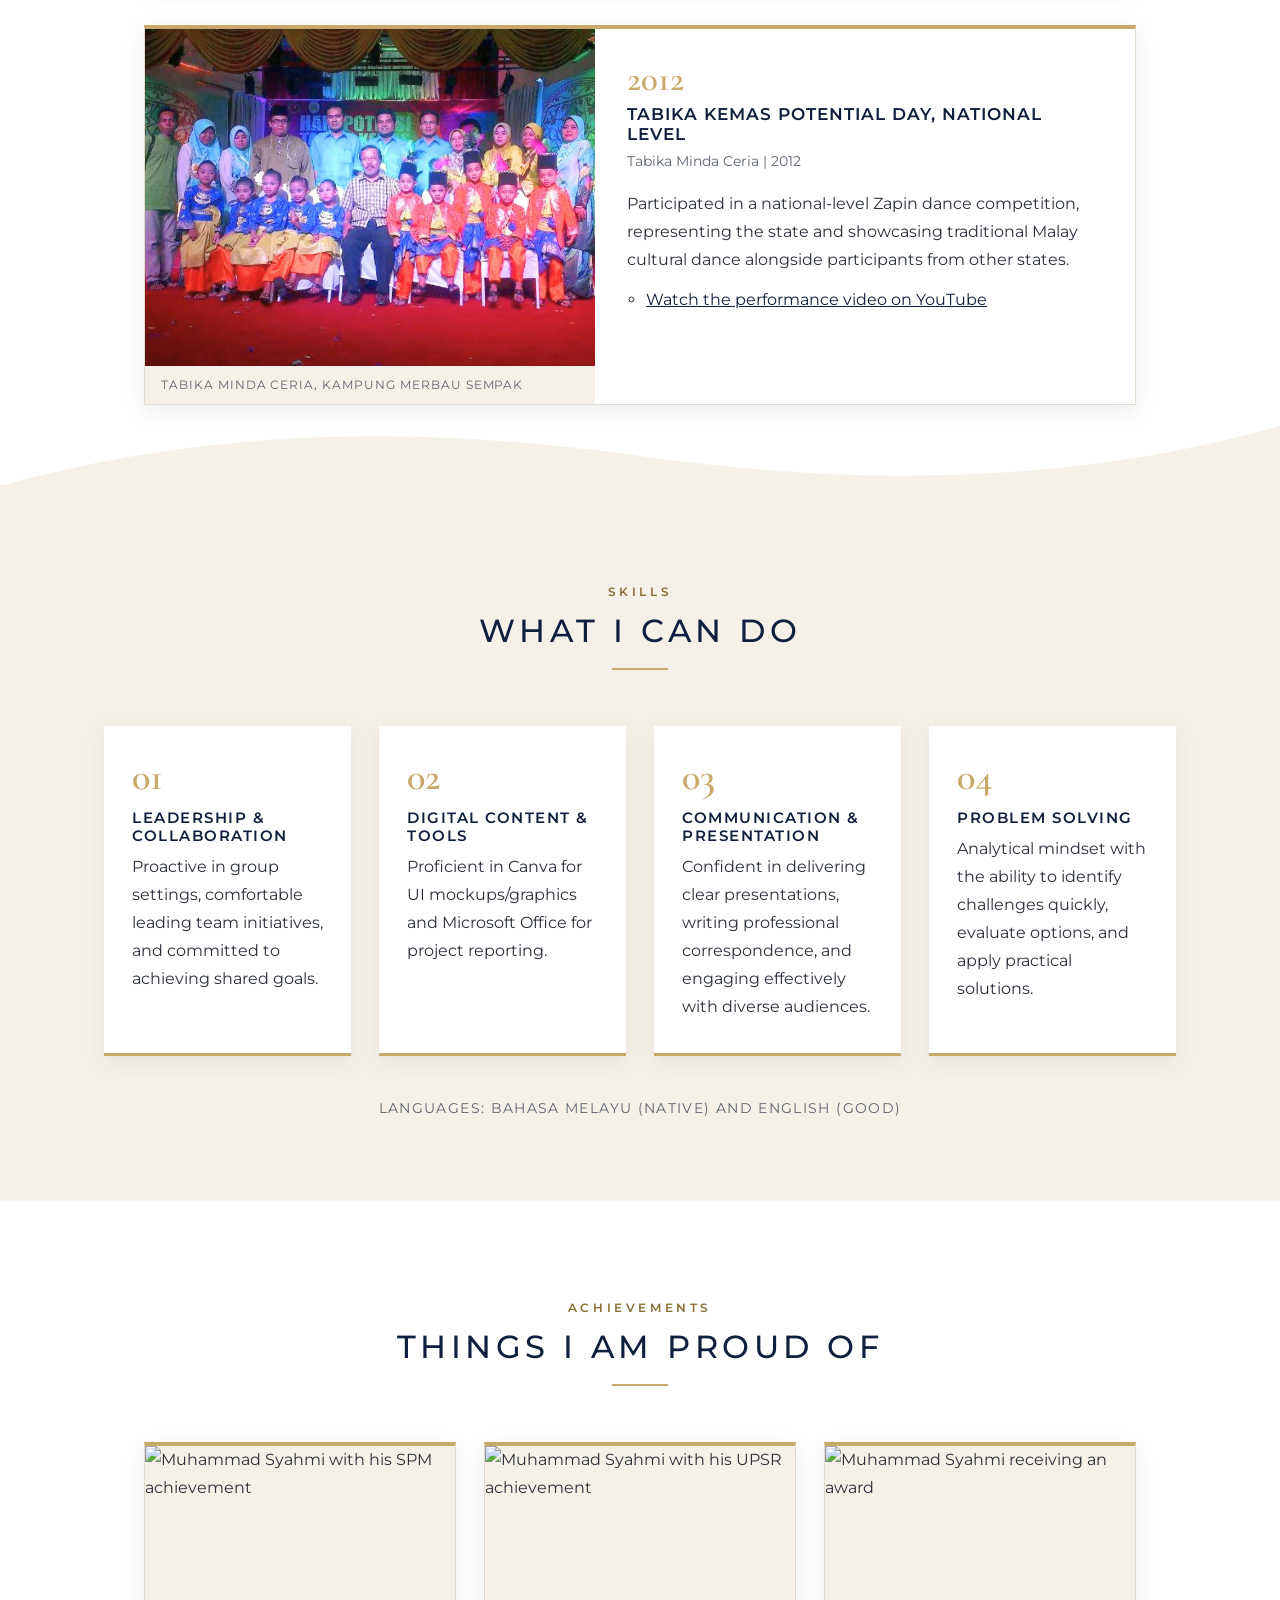
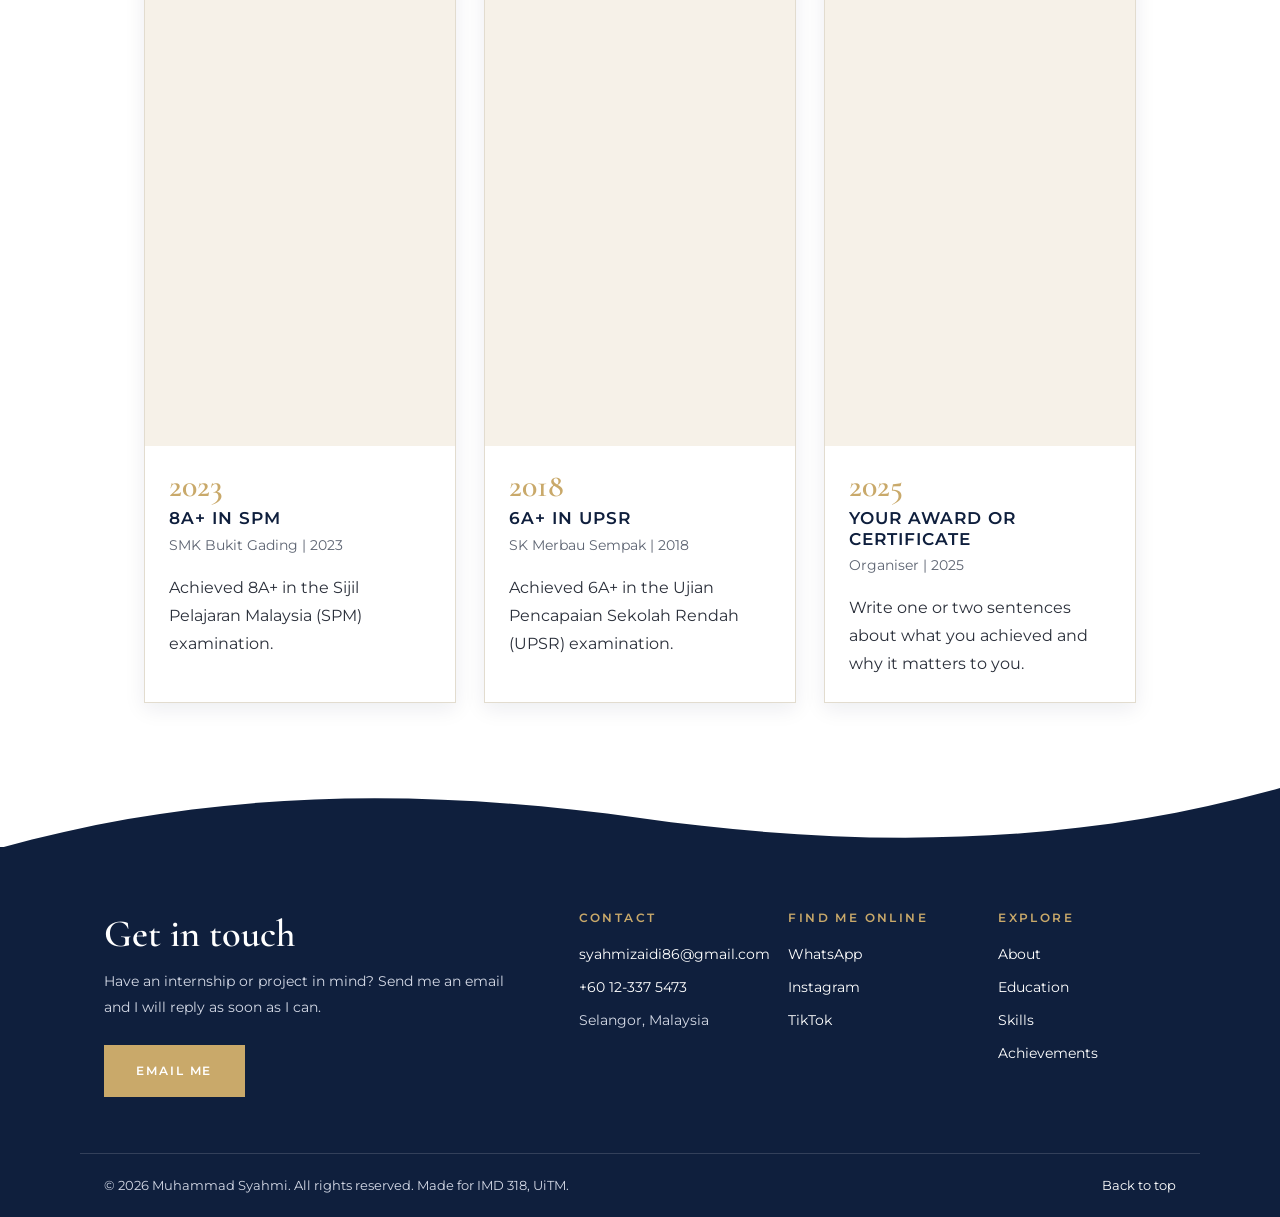
==== commit a9a56bbd: "Update index.html" ====
--- a/index.html
+++ b/index.html
@@ -24,10 +24,6 @@
   <div class="topstrip">
     <div class="container topstrip-inner">
       <p>Diploma in Information Management | UiTM</p>
-      <ul>
-        <li><a href="#contact">Contact me</a></li>
-        <li><a class="btn btn--small" href="mailto:yourname@example.com">Hire me</a></li> <!-- EDIT -->
-      </ul>
     </div>
   </div>
 
@@ -302,7 +298,7 @@
           <li class="ach-card">
             <figure class="ach-photo">
               <!-- EDIT: put your photo next to index.html and name it achievement1.jpg -->
-              <img src="achievement1.jpg" alt="Muhammad Syahmi with his SPM achievement" width="640" height="480">
+              <img src="achievement1.jpg" alt="Muhammad Syahmi with his SPM achievement" width="800" height="600">
             </figure>
             <div class="ach-body">
               <p class="ach-year">2023</p>
@@ -316,7 +312,7 @@
           <li class="ach-card">
             <figure class="ach-photo">
               <!-- EDIT: put your photo next to index.html and name it achievement2.jpg -->
-              <img src="achievement2.jpg" alt="Muhammad Syahmi with his UPSR achievement" width="640" height="480">
+              <img src="achievement2.jpg" alt="Muhammad Syahmi with his UPSR achievement" width="800" height="600">
             </figure>
             <div class="ach-body">
               <p class="ach-year">2018</p>
@@ -330,7 +326,7 @@
           <li class="ach-card">
             <figure class="ach-photo">
               <!-- EDIT: put your photo next to index.html and name it achievement3.jpg -->
-              <img src="achievement3.jpg" alt="Muhammad Syahmi receiving an award" width="640" height="480">
+              <img src="achievement3.jpg" alt="Muhammad Syahmi receiving an award" width="800" height="600">
             </figure>
             <div class="ach-body">
               <p class="ach-year">2025</p> <!-- EDIT -->
@@ -352,24 +348,26 @@
       <div class="footer-cta">
         <h2>Get in touch</h2>
         <p>Have an internship or project in mind? Send me an email and I will reply as soon as I can.</p>
-        <a class="btn" href="mailto:yourname@example.com">Email me</a> <!-- EDIT -->
+        <!-- Opens a new Gmail message addressed to me -->
+        <a class="btn" href="https://mail.google.com/mail/?view=cm&amp;fs=1&amp;to=syahmizaidi86@gmail.com" target="_blank" rel="noopener">Email me</a>
       </div>
 
       <div class="footer-cols">
         <div>
           <h3>Contact</h3>
           <ul>
-            <li><a href="mailto:yourname@example.com">yourname@example.com</a></li> <!-- EDIT -->
-            <li><a href="tel:+60123456789">+60 12-345 6789</a></li> <!-- EDIT -->
+            <!-- Email opens Gmail compose; phone number opens the dialler on a phone -->
+            <li><a href="https://mail.google.com/mail/?view=cm&amp;fs=1&amp;to=syahmizaidi86@gmail.com" target="_blank" rel="noopener">syahmizaidi86@gmail.com</a></li>
+            <li><a href="tel:+60123375473">+60 12-337 5473</a></li>
             <li>Selangor, Malaysia</li>
           </ul>
         </div>
         <div>
           <h3>Find me online</h3>
           <ul>
-            <li><a href="https://github.com/your-username" target="_blank" rel="noopener">GitHub</a></li> <!-- EDIT -->
-            <li><a href="https://www.linkedin.com/in/your-username" target="_blank" rel="noopener">LinkedIn</a></li> <!-- EDIT -->
-            <li><a href="https://uitm.edu.my" target="_blank" rel="noopener">UiTM</a></li>
+            <li><a href="https://wa.me/60123375473" target="_blank" rel="noopener">WhatsApp</a></li>
+            <li><a href="https://www.instagram.com/mieyyzaidi_/" target="_blank" rel="noopener">Instagram</a></li>
+            <li><a href="https://www.tiktok.com/@mieyyy06" target="_blank" rel="noopener">TikTok</a></li>
           </ul>
         </div>
         <div>
--- a/style.css
+++ b/style.css
@@ -6,7 +6,7 @@
    3. Top strip and header
    4. Hero banner and at-a-glance bar
    5. Sections and headings
-   6. About, timeline, experience cards, skills, achievements
+   6. About, timeline, experience, skills, achievements
    7. Buttons
    8. Footer
    9. Responsive rules
@@ -288,7 +288,7 @@
   background: var(--gold);
 }
 
-/* ---------- 6. About, timeline, experience cards, skills, achievements ---------- */
+/* ---------- 6. About, timeline, experience, skills, achievements ---------- */
 
 /* About: photo + text */
 .about-grid {
@@ -309,7 +309,7 @@
 
 .about-text .btn { margin-top: 1.75rem; }
 
-/* Timeline (education + experience) */
+/* Timeline (education) */
 .timeline {
   list-style: none;
   max-width: 52rem;
@@ -349,6 +349,75 @@
 }
 
 .timeline ul { padding-left: 1.2rem; }
+
+/* Experience cards: photo box + description box */
+.exp-list {
+  list-style: none;
+  max-width: 62rem;
+  margin: 0 auto;
+  padding: 0;
+  display: grid;
+  gap: 2.5rem;
+}
+
+.exp-card {
+  display: grid;
+  grid-template-columns: minmax(0, 5fr) minmax(0, 6fr);
+  background: var(--white);
+  border: 1px solid var(--line);
+  border-top: 4px solid var(--gold);
+  box-shadow: 0 6px 20px rgba(15, 31, 61, 0.08);
+}
+
+/* Every second card swaps sides */
+.exp-card:nth-child(even) .exp-photo { order: 2; }
+
+.exp-photo {
+  display: flex;
+  flex-direction: column;
+  margin: 0;
+  background: var(--cream);
+}
+
+.exp-photo img {
+  display: block;
+  flex: 1;
+  width: 100%;
+  min-height: 15rem;
+  object-fit: cover; /* crops the photo neatly to fill the box */
+}
+
+.exp-photo figcaption {
+  padding: 0.5rem 1rem;
+  font-size: 0.75rem;
+  letter-spacing: 0.08em;
+  text-transform: uppercase;
+  color: var(--muted);
+  background: var(--cream);
+}
+
+.exp-body { padding: 2rem; }
+
+.exp-year {
+  margin-bottom: 0.5rem;
+  font-family: var(--font-display);
+  font-size: 2.2rem;
+  font-weight: 600;
+  line-height: 1;
+  color: var(--gold);
+}
+
+.exp-body h3 {
+  font-size: 1.05rem;
+  font-weight: 600;
+  letter-spacing: 0.06em;
+  text-transform: uppercase;
+  color: var(--navy);
+}
+
+.exp-desc { margin-bottom: 0.75rem; }
+
+.exp-body ul { padding-left: 1.2rem; }
 
 /* Skills */
 .skill-grid {
@@ -408,13 +477,16 @@
   box-shadow: 0 6px 20px rgba(15, 31, 61, 0.08);
 }
 
-.ach-photo { margin: 0; background: var(--cream); }
+.ach-photo {
+  margin: 0;
+  background: var(--cream);
+}
 
 .ach-photo img {
   display: block;
   width: 100%;
   aspect-ratio: 4 / 3;
-  object-fit: cover;       /* crops the photo neatly to fill the box */
+  object-fit: cover; /* crops the photo neatly to fill the box */
 }
 
 .ach-body { padding: 1.5rem; }
@@ -435,74 +507,6 @@
   text-transform: uppercase;
   color: var(--navy);
 }
-
-/* Experience cards: photo box + description box */
-.exp-list {
-  list-style: none;
-  max-width: 62rem;
-  margin: 0 auto;
-  padding: 0;
-  display: grid;
-  gap: 2.5rem;
-}
-
-.exp-card {
-  display: grid;
-  grid-template-columns: minmax(0, 5fr) minmax(0, 6fr);
-  background: var(--white);
-  border: 1px solid var(--line);
-  border-top: 4px solid var(--gold);
-  box-shadow: 0 6px 20px rgba(15, 31, 61, 0.08);
-}
-
-/* Every second card swaps sides */
-.exp-card:nth-child(even) .exp-photo { order: 2; }
-
-.exp-photo {
-  display: flex;
-  flex-direction: column;
-  margin: 0;
-  background: var(--cream);
-}
-
-.exp-photo img {
-  display: block;
-  flex: 1;
-  width: 100%;
-  min-height: 15rem;
-  object-fit: cover;       /* crops the photo neatly to fill the box */
-}
-
-.exp-photo figcaption {
-  padding: 0.5rem 1rem;
-  font-size: 0.75rem;
-  letter-spacing: 0.08em;
-  text-transform: uppercase;
-  color: var(--muted);
-  background: var(--cream);
-}
-
-.exp-body { padding: 2rem; }
-
-.exp-year {
-  margin-bottom: 0.5rem;
-  font-family: var(--font-display);
-  font-size: 2.2rem;
-  font-weight: 600;
-  line-height: 1;
-  color: var(--gold);
-}
-
-.exp-body h3 {
-  font-size: 1.05rem;
-  font-weight: 600;
-  letter-spacing: 0.06em;
-  text-transform: uppercase;
-  color: var(--navy);
-}
-
-.exp-desc { margin-bottom: 0.75rem; }
-.exp-body ul { padding-left: 1.2rem; }
 
 /* ---------- 7. Buttons ---------- */
 .btn {
@@ -599,12 +603,12 @@
   .about-grid { gap: 2.5rem; }
   .about-photo { max-width: 22rem; margin: 0 auto; }
 
-  .timeline > li { grid-template-columns: 1fr; gap: 0.5rem; }
-  .year { font-size: 2.6rem; }
-
   .exp-card { grid-template-columns: 1fr; }
   .exp-card:nth-child(even) .exp-photo { order: 0; }
   .exp-body { padding: 1.5rem 1.25rem; }
+
+  .timeline > li { grid-template-columns: 1fr; gap: 0.5rem; }
+  .year { font-size: 2.6rem; }
 
   .section { padding: 5rem 0 3.5rem; }
   .glance { padding: 1.25rem; }
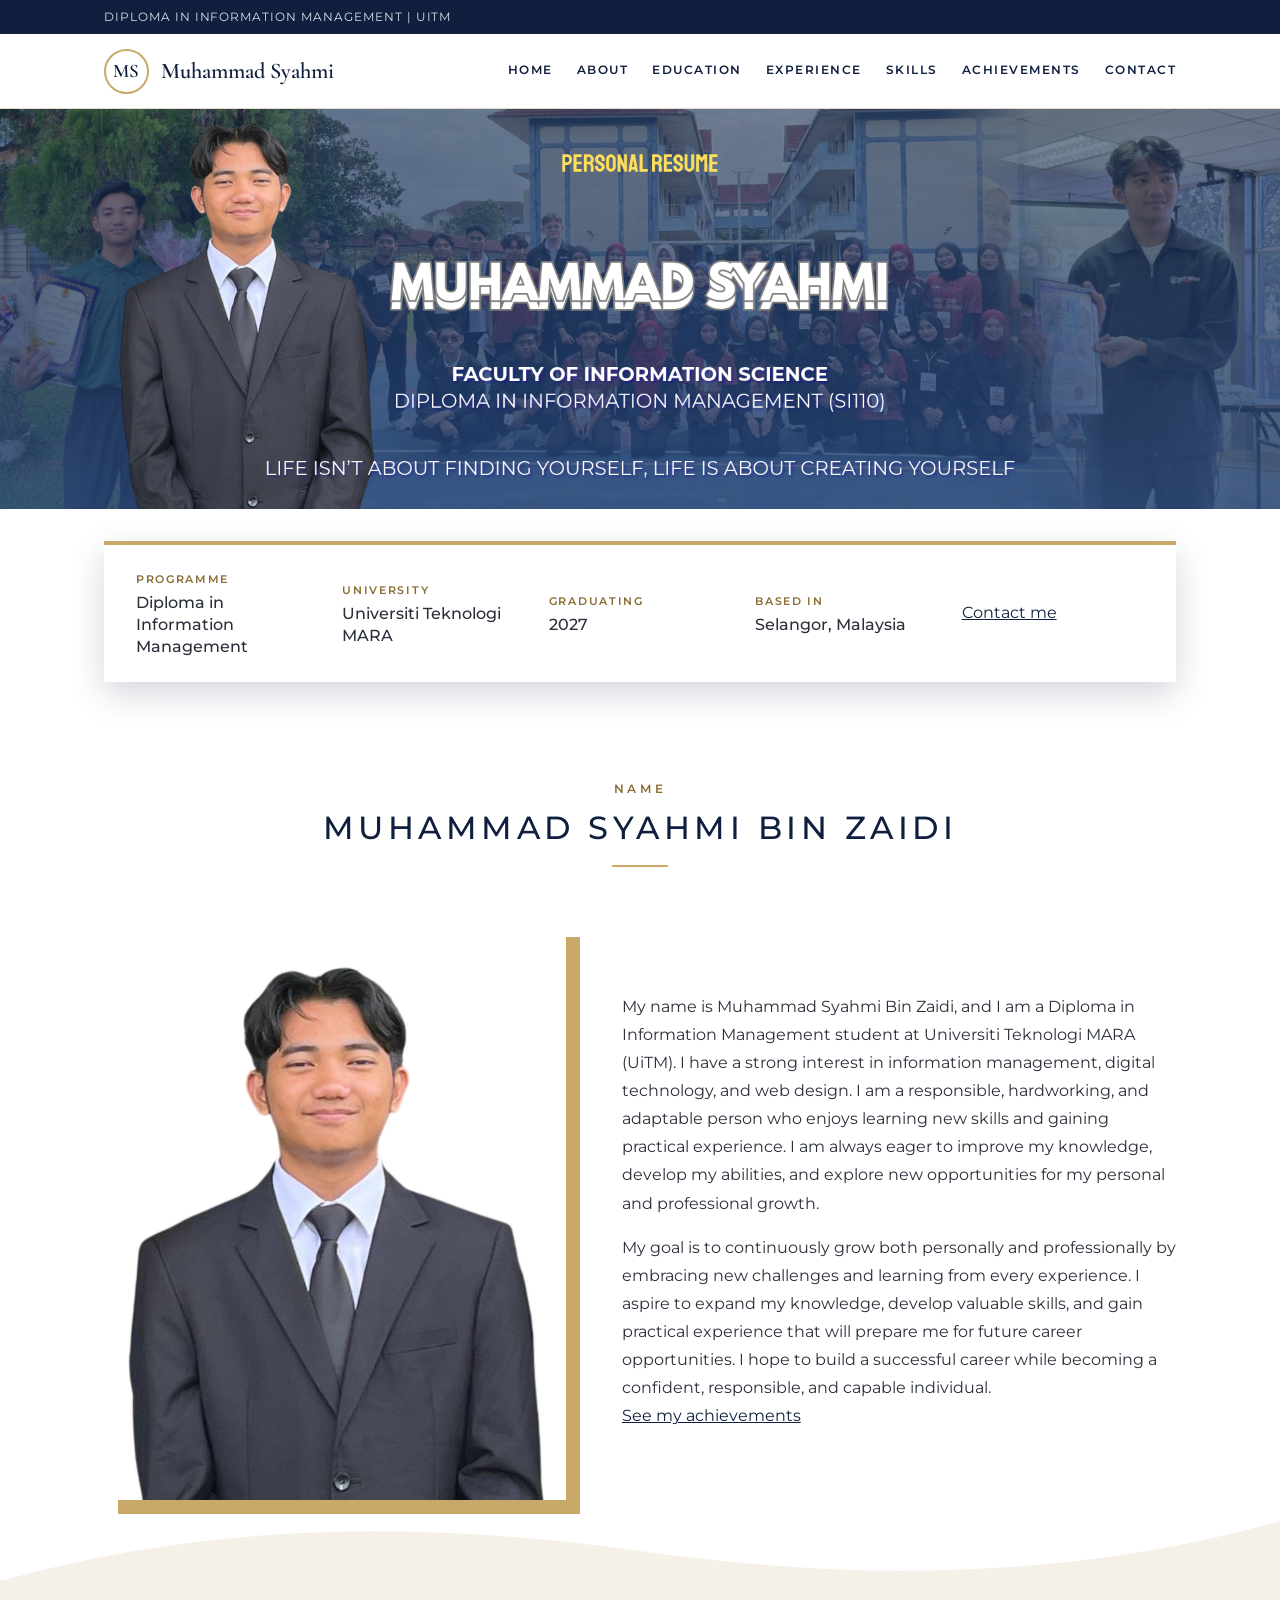
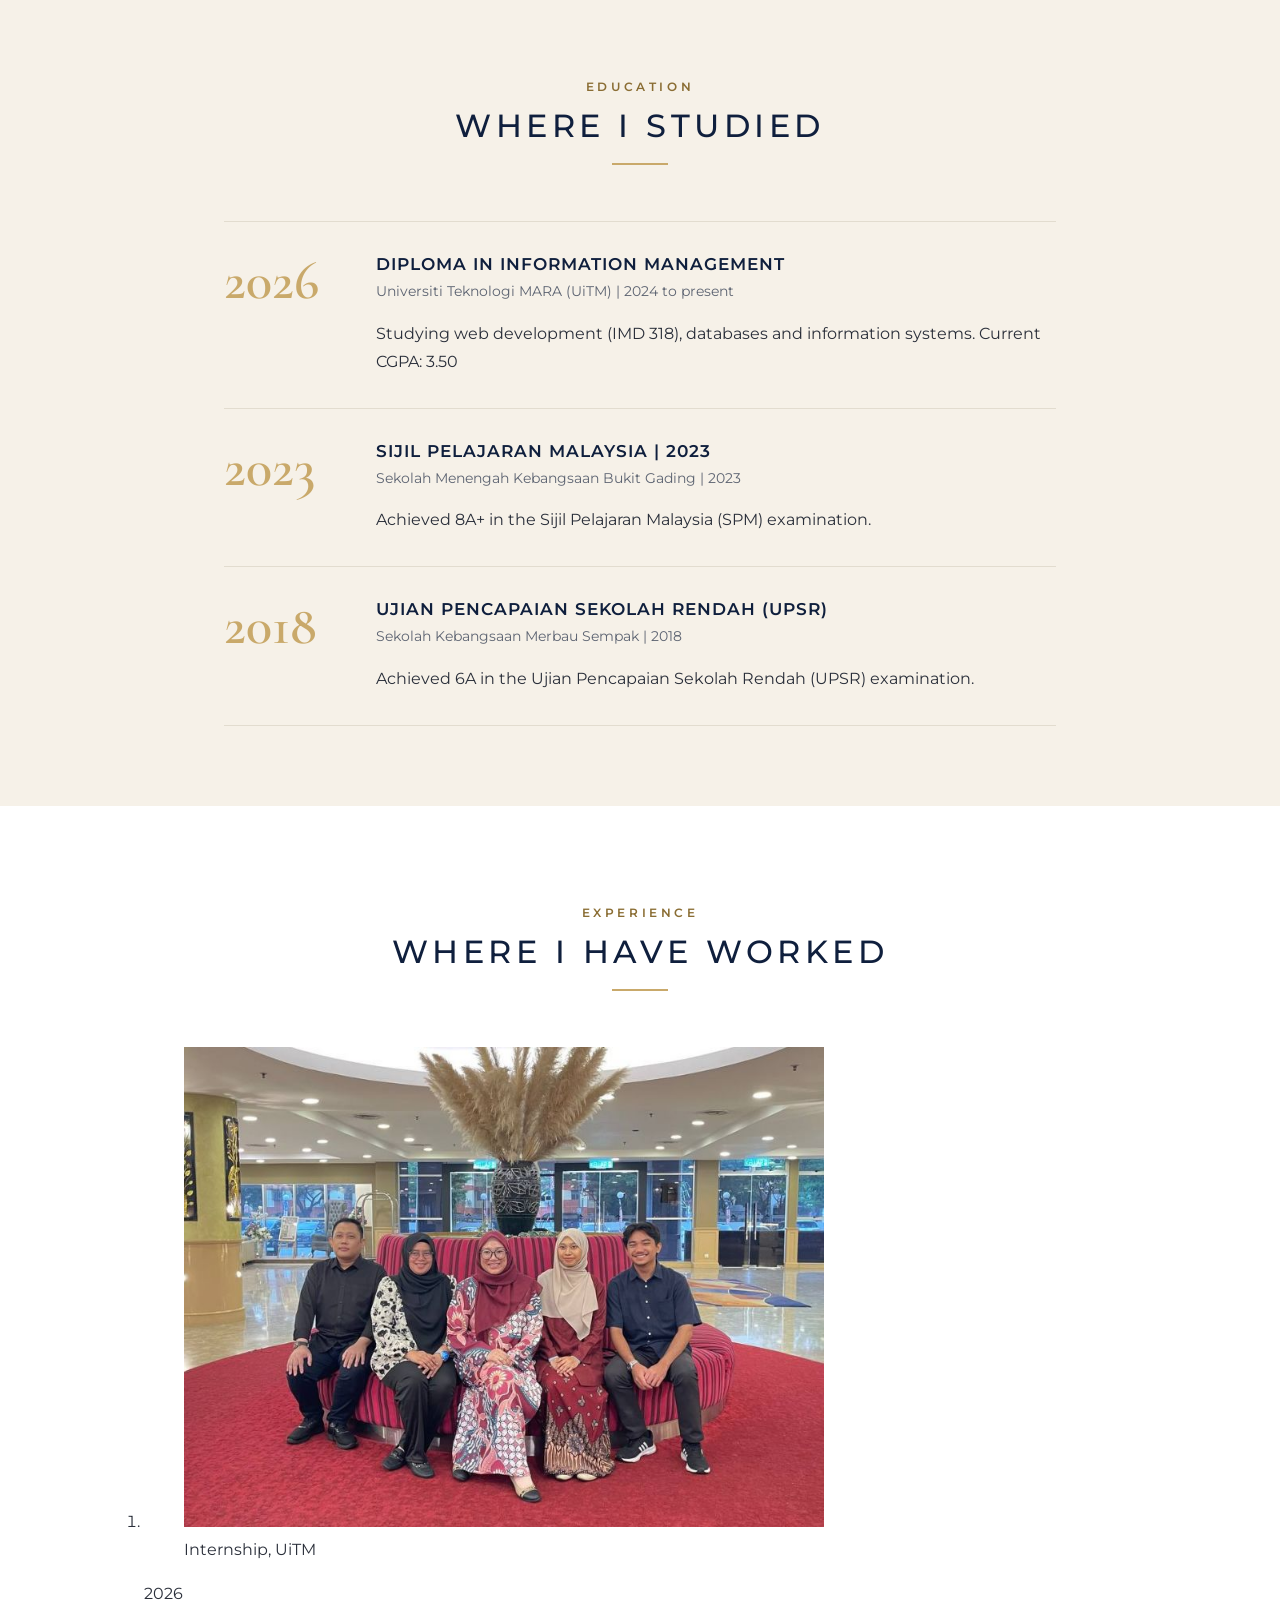
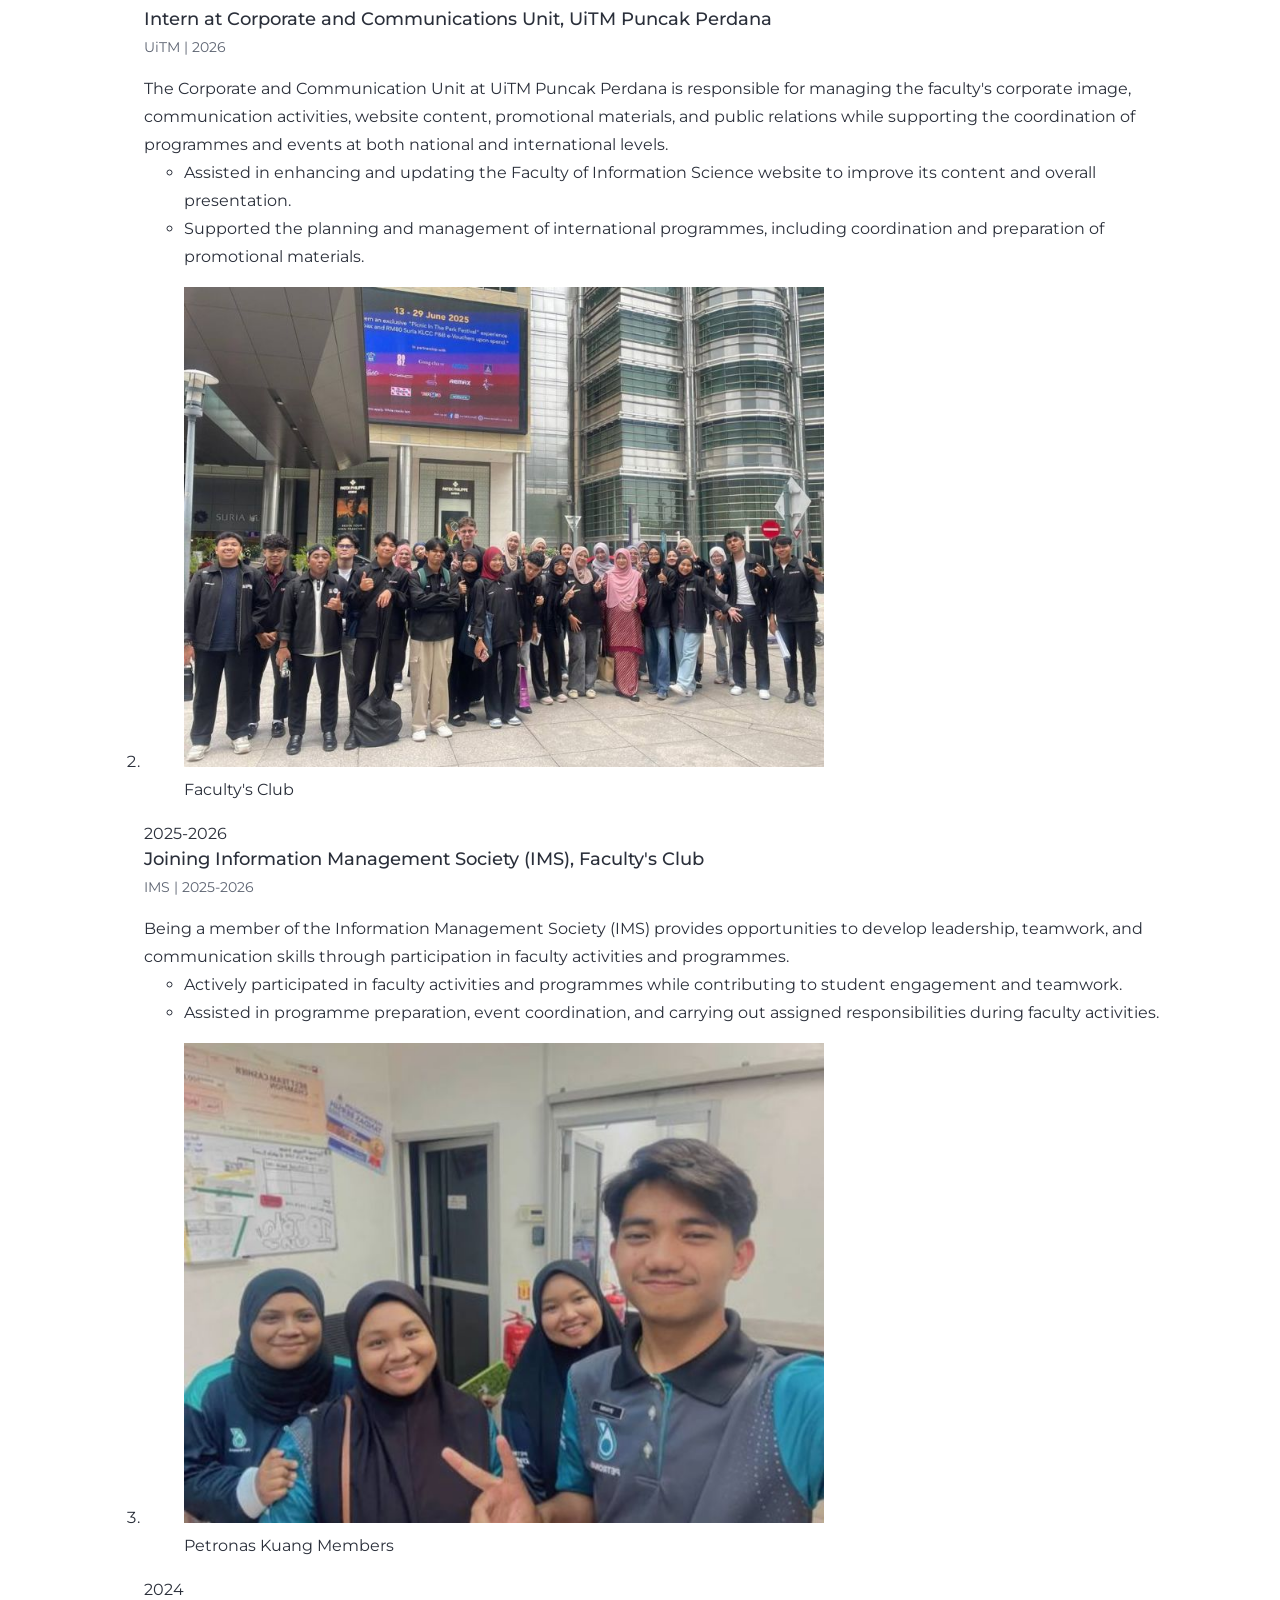
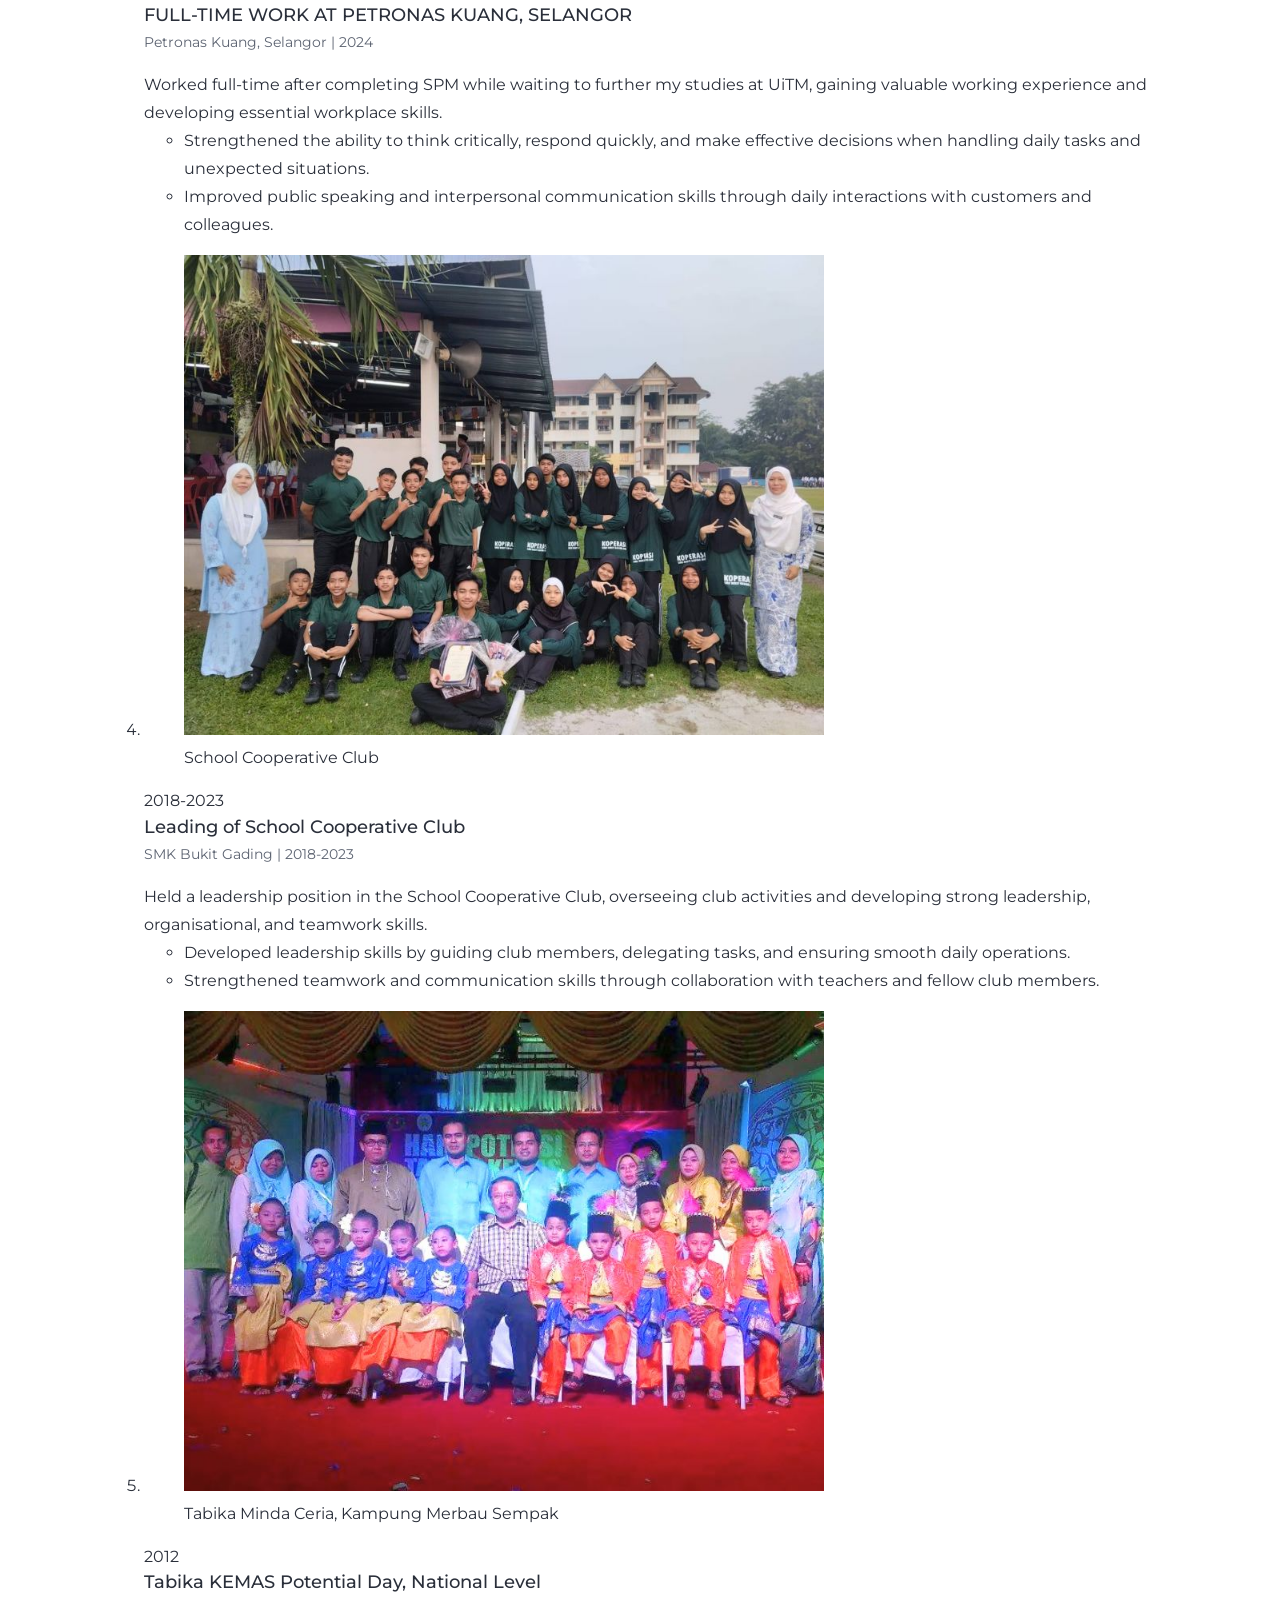
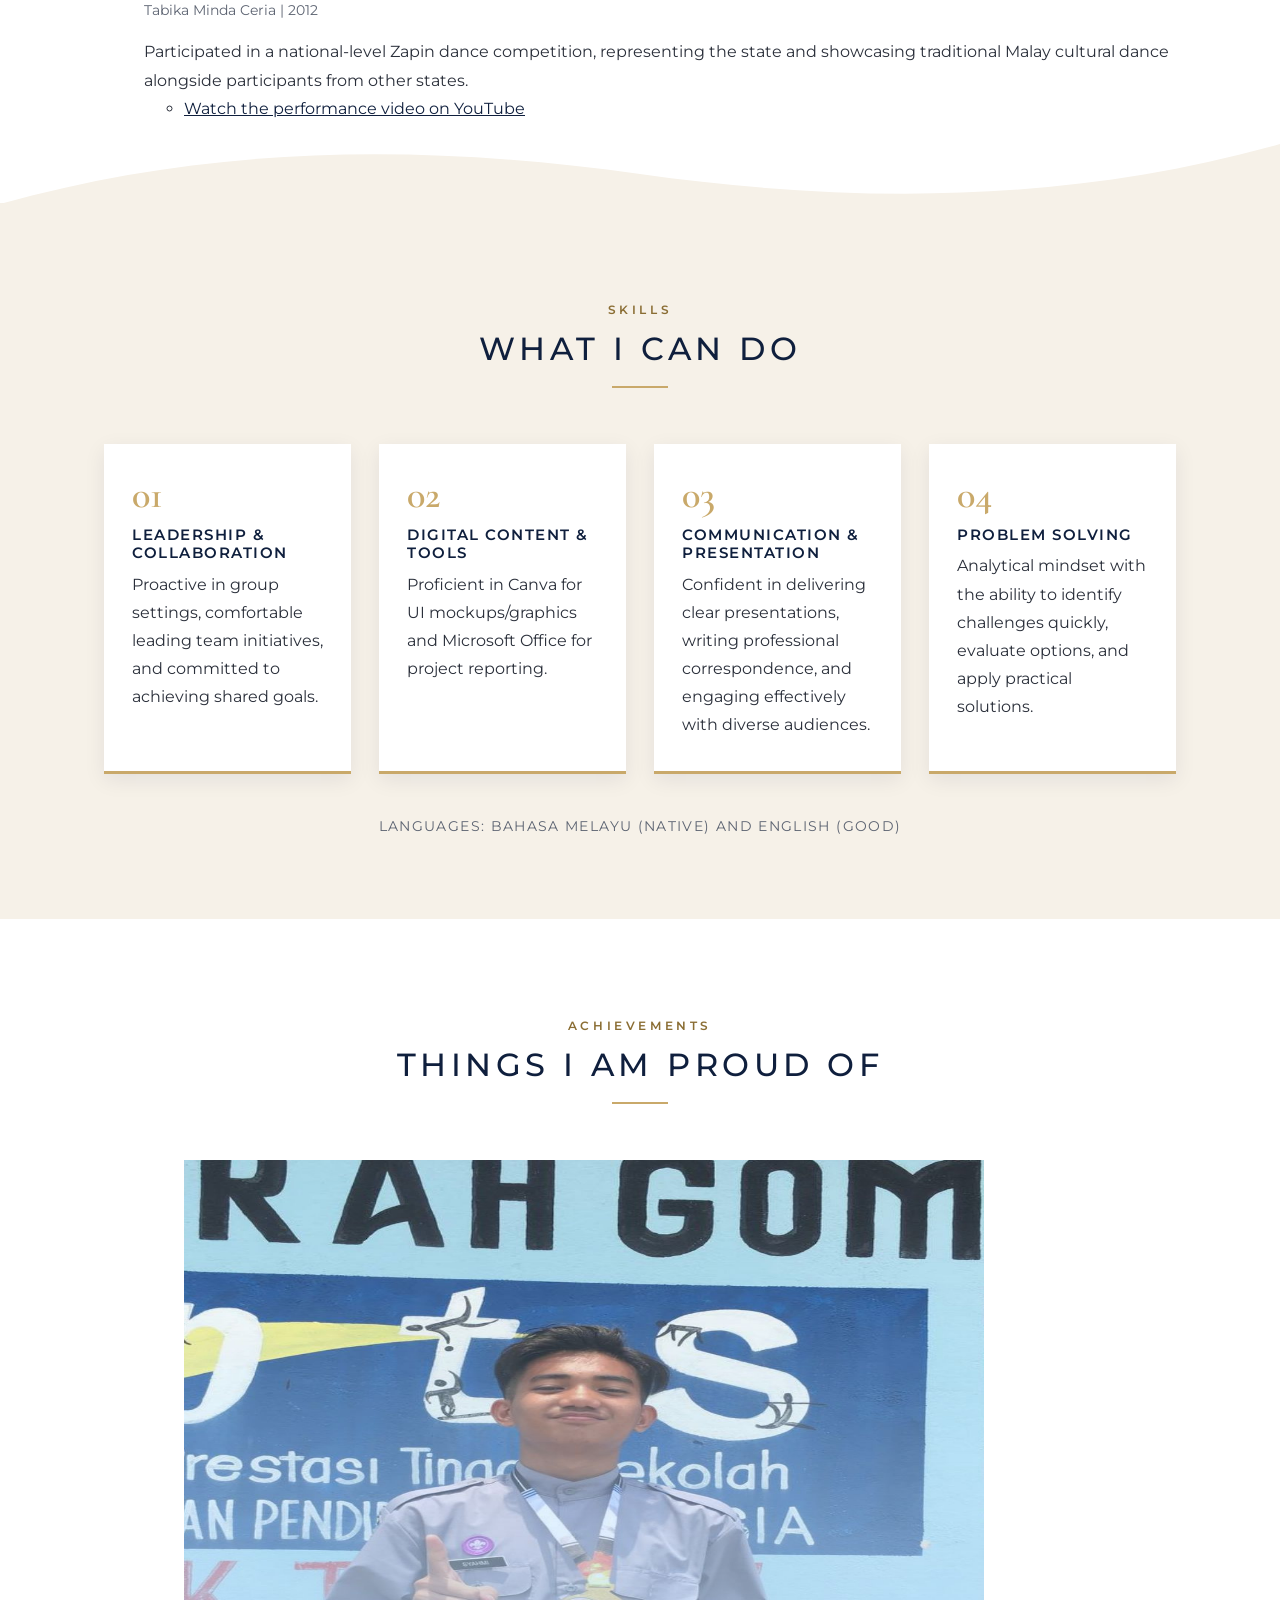
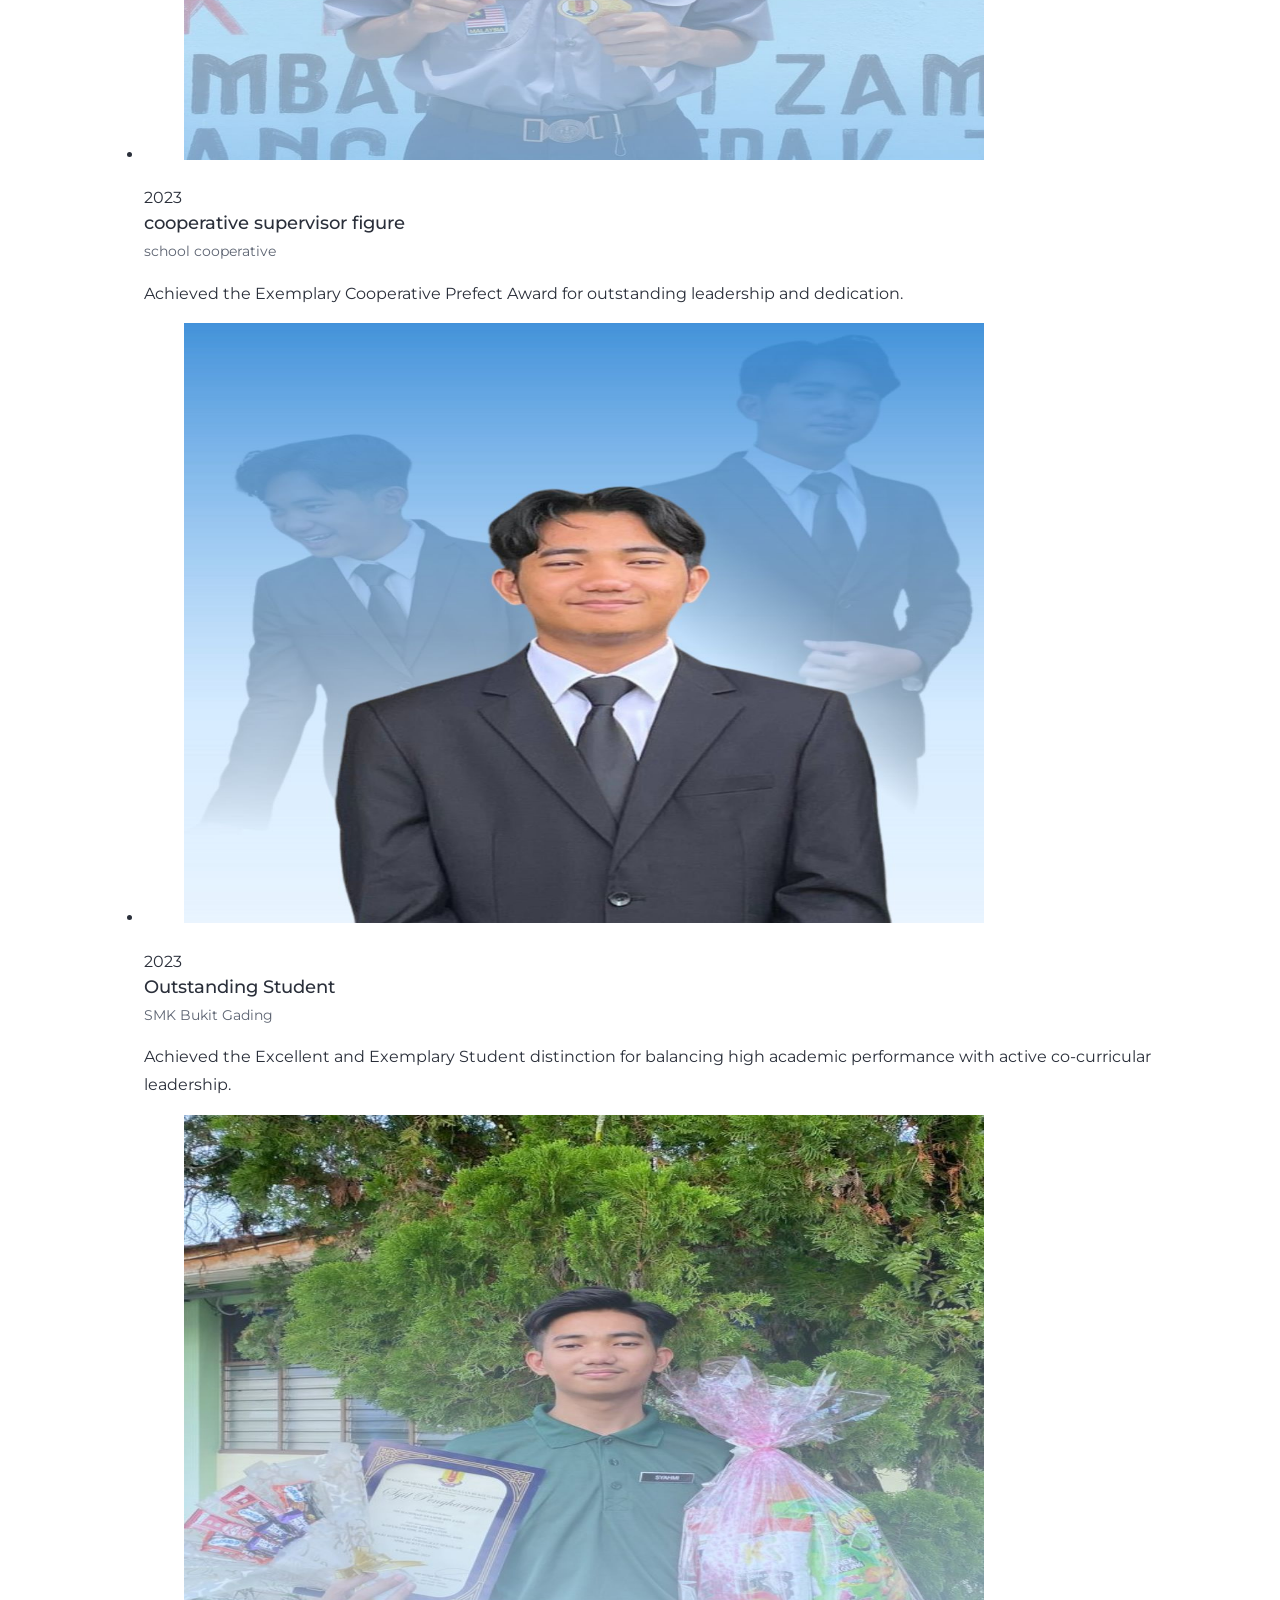
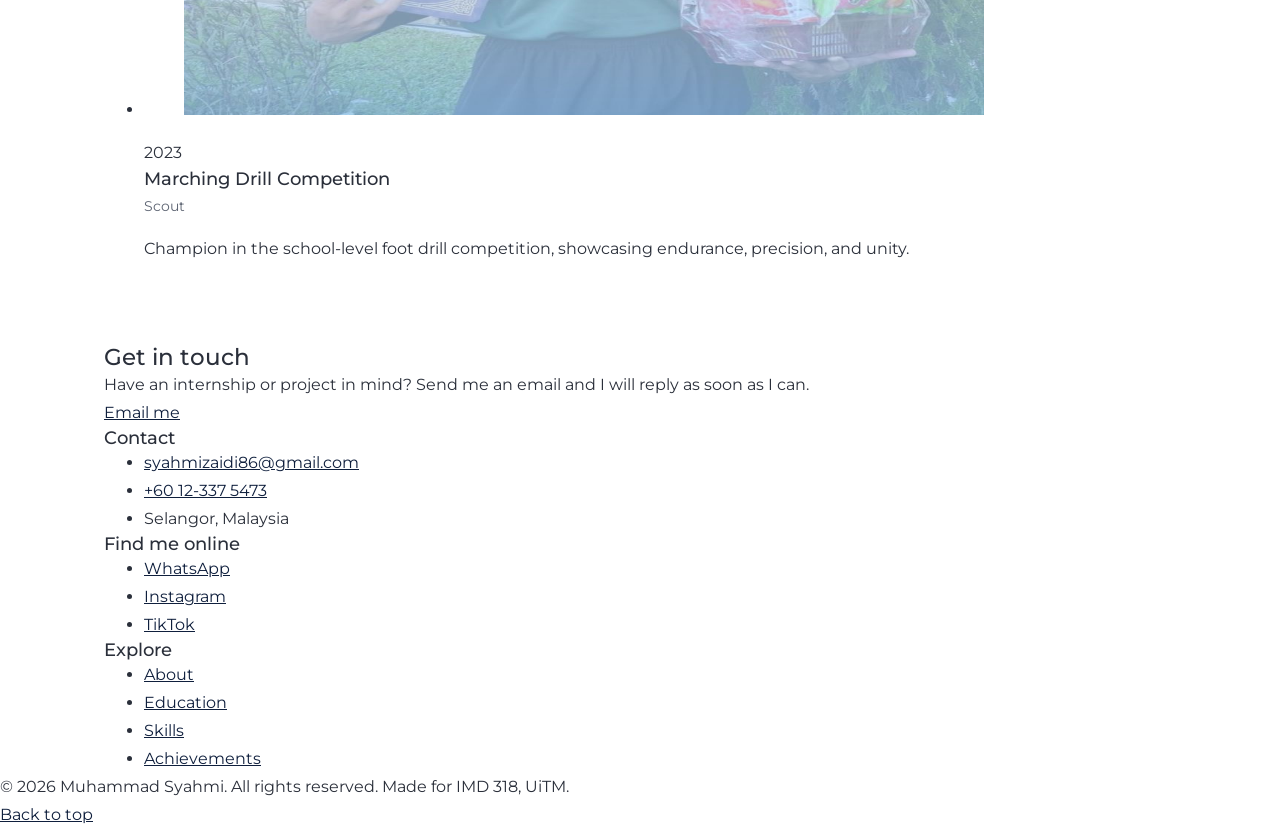
==== commit 847d222e: "Update index.html" ====
--- a/index.html
+++ b/index.html
@@ -136,7 +136,7 @@
             <div class="timeline-body">
               <h3>Ujian Pencapaian Sekolah Rendah (UPSR)</h3>
               <p class="meta">Sekolah Kebangsaan Merbau Sempak | 2018</p>
-              <p>Achieved 6A+ in the Ujian Pencapaian Sekolah Rendah (UPSR) examination.</p>
+              <p>Achieved 6A in the Ujian Pencapaian Sekolah Rendah (UPSR) examination.</p>
             </div>
           </li>
         </ol>
@@ -302,10 +302,10 @@
             </figure>
             <div class="ach-body">
               <p class="ach-year">2023</p>
-              <h3>8A+ in SPM</h3>
-              <p class="meta">SMK Bukit Gading | 2023</p>
+              <h3>cooperative supervisor figure</h3>
+              <p class="meta">school cooperative</p>
               <!-- EDIT: add one or two sentences about this achievement -->
-              <p>Achieved 8A+ in the Sijil Pelajaran Malaysia (SPM) examination.</p>
+              <p>Achieved the Exemplary Cooperative Prefect Award for outstanding leadership and dedication.</p>
             </div>
           </li>
 
@@ -315,11 +315,11 @@
               <img src="achievement2.jpg" alt="Muhammad Syahmi with his UPSR achievement" width="800" height="600">
             </figure>
             <div class="ach-body">
-              <p class="ach-year">2018</p>
-              <h3>6A+ in UPSR</h3>
-              <p class="meta">SK Merbau Sempak | 2018</p>
+              <p class="ach-year">2023</p>
+              <h3>Outstanding Student</h3>
+              <p class="meta">SMK Bukit Gading</p>
               <!-- EDIT: add one or two sentences about this achievement -->
-              <p>Achieved 6A+ in the Ujian Pencapaian Sekolah Rendah (UPSR) examination.</p>
+              <p>Achieved the Excellent and Exemplary Student distinction for balancing high academic performance with active co-curricular leadership.</p>
             </div>
           </li>
 
@@ -329,11 +329,11 @@
               <img src="achievement3.jpg" alt="Muhammad Syahmi receiving an award" width="800" height="600">
             </figure>
             <div class="ach-body">
-              <p class="ach-year">2025</p> <!-- EDIT -->
-              <h3>Your Award or Certificate</h3> <!-- EDIT -->
-              <p class="meta">Organiser | 2025</p> <!-- EDIT -->
+              <p class="ach-year">2023</p> <!-- EDIT -->
+              <h3>Marching Drill Competition</h3> <!-- EDIT -->
+              <p class="meta">Scout</p> <!-- EDIT -->
               <!-- EDIT: add one or two sentences about this achievement -->
-              <p>Write one or two sentences about what you achieved and why it matters to you.</p>
+              <p>Champion in the school-level foot drill competition, showcasing endurance, precision, and unity.</p>
             </div>
           </li>
         </ul>
--- a/style.css
+++ b/style.css
@@ -6,7 +6,7 @@
    3. Top strip and header
    4. Hero banner and at-a-glance bar
    5. Sections and headings
-   6. About, timeline, experience, skills, achievements
+   6. About, timeline, experience cards, skills, achievements
    7. Buttons
    8. Footer
    9. Responsive rules
@@ -288,7 +288,7 @@
   background: var(--gold);
 }
 
-/* ---------- 6. About, timeline, experience, skills, achievements ---------- */
+/* ---------- 6. About, timeline, experience cards, skills, achievements ---------- */
 
 /* About: photo + text */
 .about-grid {
@@ -309,7 +309,7 @@
 
 .about-text .btn { margin-top: 1.75rem; }
 
-/* Timeline (education) */
+/* Timeline (education + experience) */
 .timeline {
   list-style: none;
   max-width: 52rem;
@@ -350,75 +350,6 @@
 
 .timeline ul { padding-left: 1.2rem; }
 
-/* Experience cards: photo box + description box */
-.exp-list {
-  list-style: none;
-  max-width: 62rem;
-  margin: 0 auto;
-  padding: 0;
-  display: grid;
-  gap: 2.5rem;
-}
-
-.exp-card {
-  display: grid;
-  grid-template-columns: minmax(0, 5fr) minmax(0, 6fr);
-  background: var(--white);
-  border: 1px solid var(--line);
-  border-top: 4px solid var(--gold);
-  box-shadow: 0 6px 20px rgba(15, 31, 61, 0.08);
-}
-
-/* Every second card swaps sides */
-.exp-card:nth-child(even) .exp-photo { order: 2; }
-
-.exp-photo {
-  display: flex;
-  flex-direction: column;
-  margin: 0;
-  background: var(--cream);
-}
-
-.exp-photo img {
-  display: block;
-  flex: 1;
-  width: 100%;
-  min-height: 15rem;
-  object-fit: cover; /* crops the photo neatly to fill the box */
-}
-
-.exp-photo figcaption {
-  padding: 0.5rem 1rem;
-  font-size: 0.75rem;
-  letter-spacing: 0.08em;
-  text-transform: uppercase;
-  color: var(--muted);
-  background: var(--cream);
-}
-
-.exp-body { padding: 2rem; }
-
-.exp-year {
-  margin-bottom: 0.5rem;
-  font-family: var(--font-display);
-  font-size: 2.2rem;
-  font-weight: 600;
-  line-height: 1;
-  color: var(--gold);
-}
-
-.exp-body h3 {
-  font-size: 1.05rem;
-  font-weight: 600;
-  letter-spacing: 0.06em;
-  text-transform: uppercase;
-  color: var(--navy);
-}
-
-.exp-desc { margin-bottom: 0.75rem; }
-
-.exp-body ul { padding-left: 1.2rem; }
-
 /* Skills */
 .skill-grid {
   display: grid;
@@ -459,163 +390,5 @@
   color: var(--muted);
 }
 
-/* Achievements: three cards, photo on top and text below */
-.ach-grid {
-  list-style: none;
-  max-width: 62rem;
-  margin: 0 auto;
-  padding: 0;
-  display: grid;
-  grid-template-columns: repeat(auto-fit, minmax(min(100%, 17rem), 1fr));
-  gap: 1.75rem;
-}
-
-.ach-card {
-  background: var(--white);
-  border: 1px solid var(--line);
-  border-top: 4px solid var(--gold);
-  box-shadow: 0 6px 20px rgba(15, 31, 61, 0.08);
-}
-
-.ach-photo {
-  margin: 0;
-  background: var(--cream);
-}
-
-.ach-photo img {
-  display: block;
-  width: 100%;
-  aspect-ratio: 4 / 3;
-  object-fit: cover; /* crops the photo neatly to fill the box */
-}
-
-.ach-body { padding: 1.5rem; }
-
-.ach-year {
-  margin-bottom: 0.4rem;
-  font-family: var(--font-display);
-  font-size: 2rem;
-  font-weight: 600;
-  line-height: 1;
-  color: var(--gold);
-}
-
-.ach-body h3 {
-  font-size: 1.05rem;
-  font-weight: 600;
-  letter-spacing: 0.06em;
-  text-transform: uppercase;
-  color: var(--navy);
-}
-
-/* ---------- 7. Buttons ---------- */
-.btn {
-  display: inline-block;
-  padding: 0.8rem 1.9rem;
-  background: var(--gold);
-  color: var(--navy);
-  border: 2px solid var(--gold);
-  font-family: var(--font-body);
-  font-size: 0.78rem;
-  font-weight: 600;
-  letter-spacing: 0.15em;
-  text-transform: uppercase;
-  text-decoration: none;
-  text-align: center;
-  transition: background 0.15s ease, color 0.15s ease, border-color 0.15s ease;
-}
-
-.btn:hover { background: var(--navy); border-color: var(--navy); color: #fff; }
-
-.btn--dark { background: var(--navy); border-color: var(--navy); color: #fff; }
-.btn--dark:hover { background: var(--gold); border-color: var(--gold); color: var(--navy); }
-
-.btn--small { padding: 0.3rem 1.1rem; font-size: 0.7rem; }
-
-/* ---------- 8. Footer ---------- */
-.site-footer {
-  position: relative;
-  margin-top: 4rem;      /* leaves room for the wave edge */
-  background: var(--navy);
-  color: #d4d9e6;
-  font-size: 0.9rem;
-}
-
-.footer-top {
-  display: grid;
-  grid-template-columns: minmax(0, 5fr) minmax(0, 7fr);
-  gap: 3rem;
-  padding-top: 4rem;
-  padding-bottom: 3.5rem;
-}
-
-.footer-cta h2 {
-  font-family: var(--font-display);
-  font-size: 2.4rem;
-  font-weight: 600;
-  color: #fff;
-  margin-bottom: 0.75rem;
-}
-
-.footer-cta .btn { margin-top: 1.5rem; }
-.footer-cta .btn:hover { background: #fff; border-color: #fff; color: var(--navy); }
-
-.footer-cols {
-  display: grid;
-  grid-template-columns: repeat(auto-fit, minmax(10rem, 1fr));
-  gap: 2rem;
-}
-
-.footer-cols h3 {
-  margin-bottom: 1rem;
-  font-size: 0.75rem;
-  font-weight: 600;
-  letter-spacing: 0.2em;
-  text-transform: uppercase;
-  color: var(--gold);
-}
-
-.footer-cols ul { list-style: none; padding: 0; display: grid; gap: 0.45rem; }
-
-.site-footer a { color: #fff; text-decoration: none; }
-.site-footer a:hover { color: var(--gold); text-decoration: underline; }
-
-.footer-bottom {
-  display: flex;
-  justify-content: space-between;
-  flex-wrap: wrap;
-  gap: 0.5rem 1.5rem;
-  padding: 1.25rem 1.5rem;
-  max-width: 70rem;
-  margin: 0 auto;
-  border-top: 1px solid rgba(255, 255, 255, 0.15);
-  font-size: 0.8rem;
-}
-
-/* ---------- 9. Responsive rules ---------- */
-@media (max-width: 52rem) {
-  .header-inner { justify-content: center; }
-  .menu { justify-content: center; }
-
-  .about-grid,
-  .footer-top { grid-template-columns: 1fr; }
-
-  .about-grid { gap: 2.5rem; }
-  .about-photo { max-width: 22rem; margin: 0 auto; }
-
-  .exp-card { grid-template-columns: 1fr; }
-  .exp-card:nth-child(even) .exp-photo { order: 0; }
-  .exp-body { padding: 1.5rem 1.25rem; }
-
-  .timeline > li { grid-template-columns: 1fr; gap: 0.5rem; }
-  .year { font-size: 2.6rem; }
-
-  .section { padding: 5rem 0 3.5rem; }
-  .glance { padding: 1.25rem; }
-}
-
-/* Respect users who prefer less motion */
-@media (prefers-reduced-motion: reduce) {
-  html { scroll-behavior: auto; }
-  .btn { transition: none; }
-}
+/* Achievements: three cards in one row, full photo on top and text below */
+.
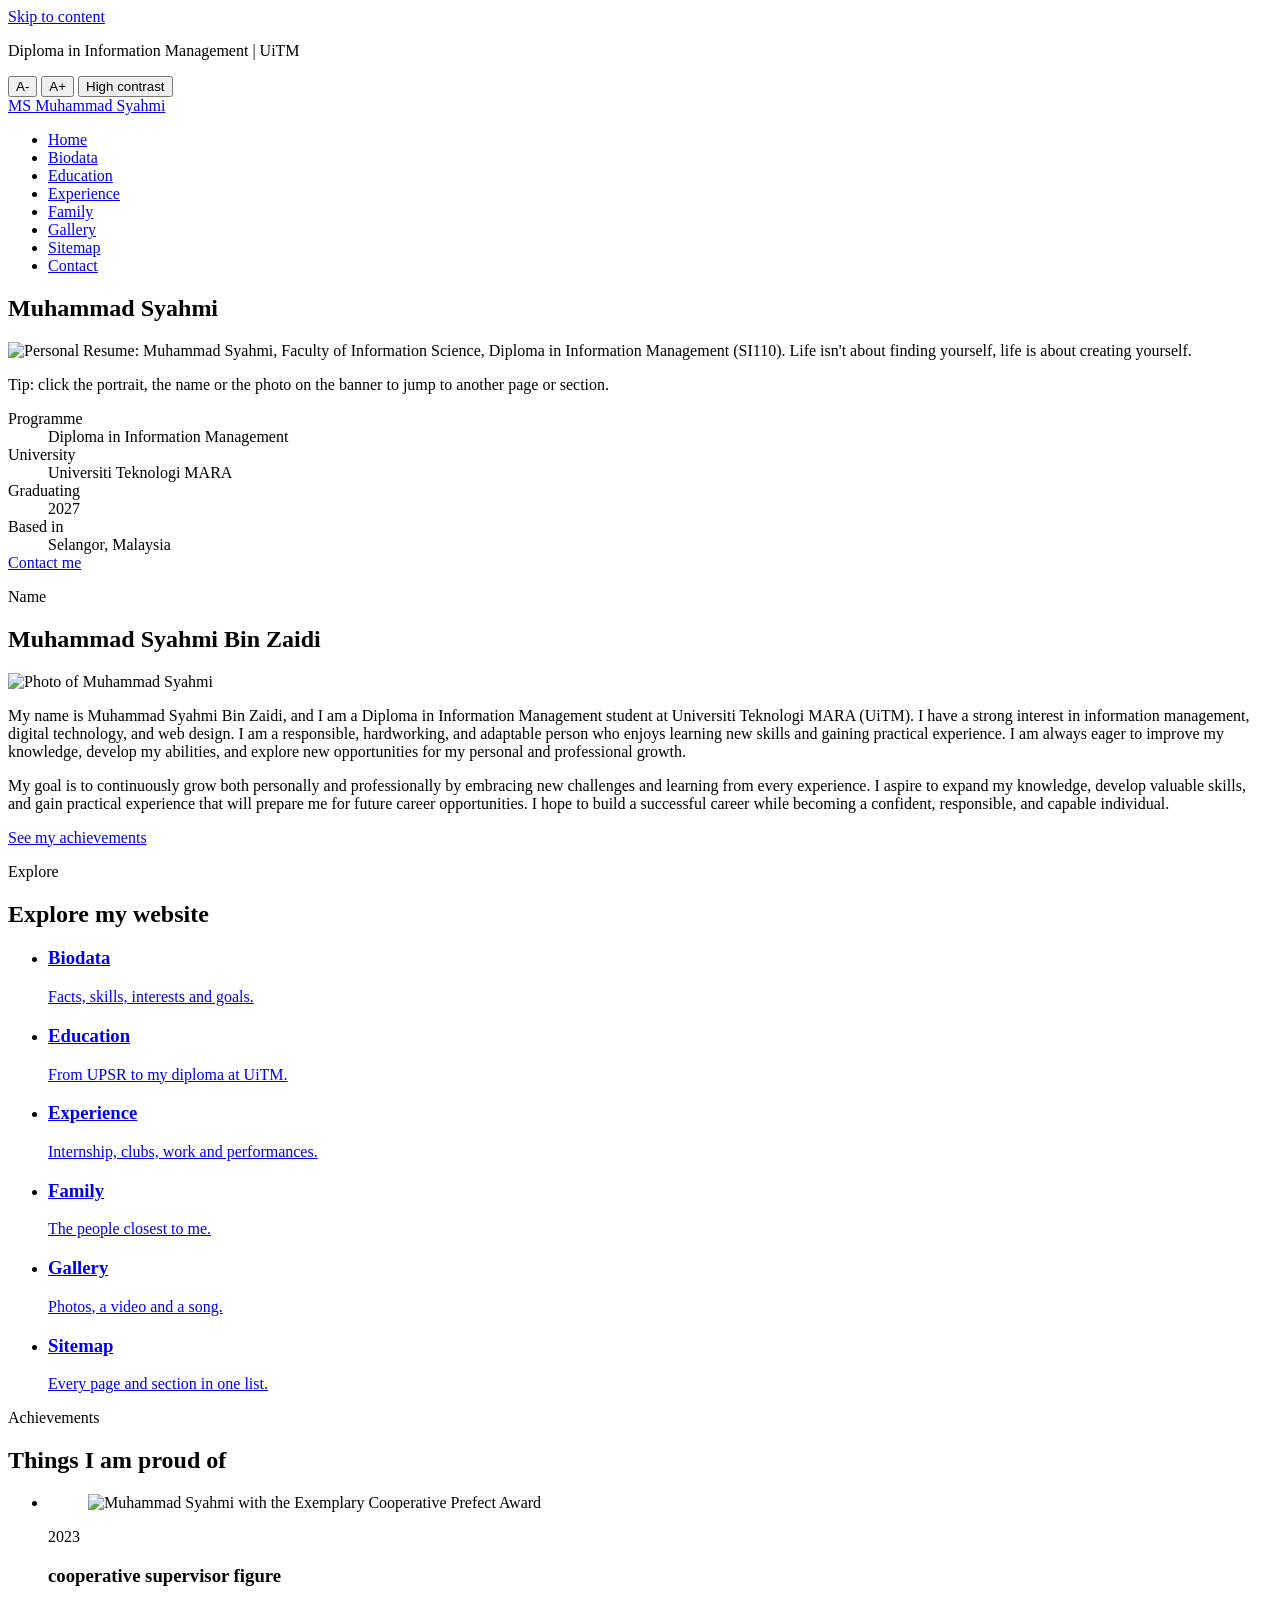
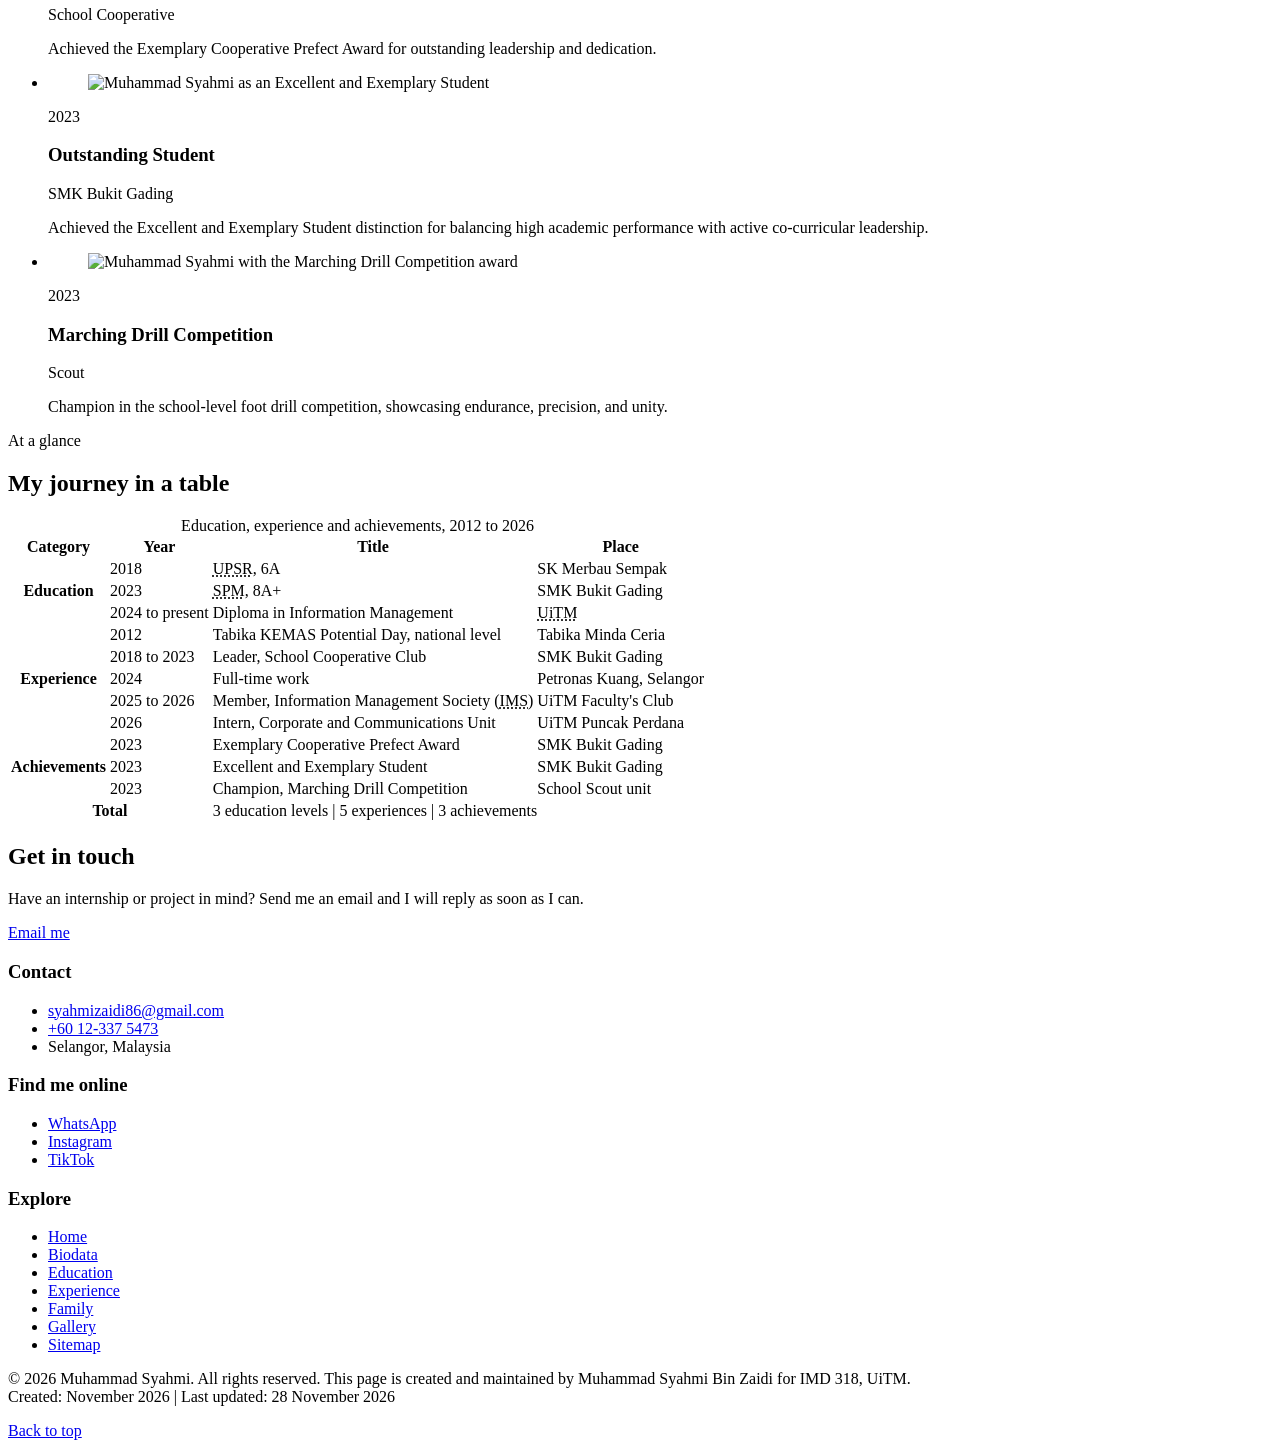
==== commit a6c89476: "Update index.html" ====
--- a/index.html
+++ b/index.html
@@ -1,48 +1,58 @@
 <!DOCTYPE html>
-<!-- IMD 318 | Personal Resume Website (premium hospitality style)
-     Layout inspired by the Sunway Hotels & Resorts website.
-     Edit every line marked "EDIT" with your own details. -->
+<!-- IMD 318 | Personal Website: Home page
+     Owner: Muhammad Syahmi Bin Zaidi
+     Files: HTML pages in this folder, css/style.css, js/script.js, images/ and audio/ -->
 <html lang="en">
 <head>
   <meta charset="UTF-8">
   <meta name="viewport" content="width=device-width, initial-scale=1">
-  <meta name="description" content="Resume website of Muhammad Syahmi, a UiTM Diploma in Information Management student.">
-  <title>Muhammad Syahmi | Personal Resume Website</title>
+  <meta name="author" content="Muhammad Syahmi Bin Zaidi">
+  <meta name="description" content="Home page of Muhammad Syahmi, a UiTM Diploma in Information Management student.">
+  <title>Home | Muhammad Syahmi</title>
 
   <!-- Fonts: Cormorant Garamond (display) + Montserrat (headings and body) -->
   <link rel="preconnect" href="https://fonts.googleapis.com">
   <link rel="preconnect" href="https://fonts.gstatic.com" crossorigin>
   <link href="https://fonts.googleapis.com/css2?family=Cormorant+Garamond:wght@500;600&family=Montserrat:wght@400;500;600&display=swap" rel="stylesheet">
 
-  <!-- External stylesheet -->
-  <link rel="stylesheet" href="style.css">
+  <!-- External stylesheet and script (shared by every page) -->
+  <link rel="stylesheet" href="css/style.css">
+  <script>document.documentElement.className += ' js';</script>
+  <script src="js/script.js" defer></script>
 </head>
 <body>
   <a class="skip-link" href="#main">Skip to content</a>
 
-  <!-- ===== TOP STRIP ===== -->
+  <!-- ===== TOP STRIP: programme, live clock and accessibility options ===== -->
   <div class="topstrip">
     <div class="container topstrip-inner">
       <p>Diploma in Information Management | UiTM</p>
+      <div class="topstrip-tools">
+        <span class="clock" id="clock" aria-hidden="true"></span>
+        <button type="button" class="tool-btn" id="text-smaller" aria-label="Make text smaller">A-</button>
+        <button type="button" class="tool-btn" id="text-larger" aria-label="Make text larger">A+</button>
+        <button type="button" class="tool-btn" id="contrast-toggle" aria-pressed="false">High contrast</button>
+      </div>
     </div>
   </div>
 
   <!-- ===== HEADER + MAIN MENU ===== -->
   <header class="site-header">
     <div class="container header-inner">
-      <a class="brand" href="#home" aria-label="Muhammad Syahmi, back to top">
+      <a class="brand" href="index.html" aria-label="Muhammad Syahmi, home page">
         <span class="brand-mark" aria-hidden="true">MS</span>
         <span class="brand-name">Muhammad Syahmi</span>
       </a>
 
       <nav aria-label="Main navigation">
         <ul class="menu">
-          <li><a href="#home">Home</a></li>
-          <li><a href="#about">About</a></li>
-          <li><a href="#education">Education</a></li>
-          <li><a href="#experience">Experience</a></li>
-          <li><a href="#skills">Skills</a></li>
-          <li><a href="#achievements">Achievements</a></li>
+          <li><a href="index.html" aria-current="page">Home</a></li>
+          <li><a href="biodata.html">Biodata</a></li>
+          <li><a href="education.html">Education</a></li>
+          <li><a href="experience.html">Experience</a></li>
+          <li><a href="family.html">Family</a></li>
+          <li><a href="gallery.html">Gallery</a></li>
+          <li><a href="sitemap.html">Sitemap</a></li>
           <li><a href="#contact">Contact</a></li>
         </ul>
       </nav>
@@ -51,16 +61,24 @@
 
   <main id="main">
 
-    <!-- ===== HERO (banner image) ===== -->
+    <!-- ===== HERO (banner image with clickable image map) ===== -->
     <section class="hero" id="home" aria-label="Introduction">
-      <!-- Hidden heading for screen readers and search engines, because the name is inside the image -->
       <h1 class="visually-hidden">Muhammad Syahmi</h1>
 
-      <!-- Put your banner next to index.html and name it banner.png -->
-      <img class="hero-banner" src="banner.png"
+      <!-- usemap links this picture to the <map> below -->
+      <img class="hero-banner" src="images/banner.png" usemap="#bannermap"
            alt="Personal Resume: Muhammad Syahmi, Faculty of Information Science, Diploma in Information Management (SI110). Life isn't about finding yourself, life is about creating yourself."
            width="1024" height="336">
-    </section>
+
+      <!-- Image map: coordinates are for a 1024 x 336 picture; js/script.js rescales them on any screen size -->
+      <map name="bannermap" id="bannermap">
+        <area shape="rect" coords="100,30,315,336" href="biodata.html" alt="Portrait: go to my biodata page" title="Biodata">
+        <area shape="rect" coords="300,115,770,225" href="education.html" alt="Name and programme: go to my education page" title="Education">
+        <area shape="rect" coords="780,30,1024,336" href="#achievements" alt="Awards photo: jump to my achievements" title="Achievements">
+        <area shape="rect" coords="320,280,770,325" href="#contact" alt="Quote: jump to contact details" title="Contact">
+      </map>
+    </section>
+    <p class="map-hint">Tip: click the portrait, the name or the photo on the banner to jump to another page or section.</p>
 
     <!-- ===== AT A GLANCE BAR ===== -->
     <div class="container">
@@ -75,7 +93,7 @@
         </div>
         <div>
           <dt>Graduating</dt>
-          <dd>2027</dd> <!-- EDIT -->
+          <dd>2027</dd>
         </div>
         <div>
           <dt>Based in</dt>
@@ -94,8 +112,7 @@
         </header>
 
         <div class="about-grid">
-          <!-- Put your photo next to index.html and name it profile.jpg -->
-          <img class="about-photo" src="profile.jpg" alt="Photo of Muhammad Syahmi" width="420" height="520">
+          <img class="about-photo" src="images/profile.jpg" alt="Photo of Muhammad Syahmi" width="420" height="520">
 
           <div class="about-text">
             <p>My name is Muhammad Syahmi Bin Zaidi, and I am a Diploma in Information Management student at Universiti Teknologi MARA (UiTM). I have a strong interest in information management, digital technology, and web design. I am a responsible, hardworking, and adaptable person who enjoys learning new skills and gaining practical experience. I am always eager to improve my knowledge, develop my abilities, and explore new opportunities for my personal and professional growth.</p>
@@ -106,182 +123,22 @@
       </div>
     </section>
 
-    <!-- ===== EDUCATION ===== -->
-    <section class="section section--alt" id="education" aria-labelledby="education-title">
+    <!-- ===== EXPLORE (local links to the other pages) ===== -->
+    <section class="section section--alt" id="explore" aria-labelledby="explore-title">
       <div class="container">
         <header class="section-head">
-          <p class="eyebrow">Education</p>
-          <h2 id="education-title">Where I studied</h2>
+          <p class="eyebrow">Explore</p>
+          <h2 id="explore-title">Explore my website</h2>
         </header>
 
-        <ol class="timeline">
-          <li>
-            <p class="year">2026</p>
-            <div class="timeline-body">
-              <h3>Diploma in Information Management</h3>
-              <p class="meta">Universiti Teknologi MARA (UiTM) | 2024 to present</p>
-              <p>Studying web development (IMD 318), databases and information systems. Current CGPA: 3.50 <!-- EDIT --></p>
-            </div>
-          </li>
-          <li>
-            <p class="year">2023</p>
-            <div class="timeline-body">
-              <h3>Sijil Pelajaran Malaysia | 2023</h3>
-              <p class="meta">Sekolah Menengah Kebangsaan Bukit Gading | 2023</p>
-              <p>Achieved 8A+ in the Sijil Pelajaran Malaysia (SPM) examination.</p>
-            </div>
-          </li>
-          <li>
-            <p class="year">2018</p>
-            <div class="timeline-body">
-              <h3>Ujian Pencapaian Sekolah Rendah (UPSR)</h3>
-              <p class="meta">Sekolah Kebangsaan Merbau Sempak | 2018</p>
-              <p>Achieved 6A in the Ujian Pencapaian Sekolah Rendah (UPSR) examination.</p>
-            </div>
-          </li>
-        </ol>
-      </div>
-    </section>
-
-    <!-- ===== EXPERIENCE ===== -->
-    <section class="section" id="experience" aria-labelledby="experience-title">
-      <div class="container">
-        <header class="section-head">
-          <p class="eyebrow">Experience</p>
-          <h2 id="experience-title">Where I have worked</h2>
-        </header>
-
-        <!-- Each experience is one card: a photo box on one side, a description box on the other.
-             To add another experience, copy one <li class="exp-card"> block and edit it. -->
-        <ol class="exp-list">
-          <li class="exp-card">
-            <figure class="exp-photo">
-              <!-- EDIT: put your photo next to index.html and name it experience1.jpg -->
-              <img src="experience1.jpg" alt="Muhammad Syahmi volunteering at the Faculty Open Day" width="640" height="480">
-              <figcaption>Internship, UiTM</figcaption> <!-- EDIT -->
-            </figure>
-            <div class="exp-body">
-              <p class="exp-year">2026</p>
-              <h3>Intern at Corporate and Communications Unit, UiTM Puncak Perdana</h3>
-              <p class="meta">UiTM | 2026</p> <!-- EDIT -->
-              <!-- EDIT: write a short description in your own words -->
-              <p class="exp-desc">The Corporate and Communication Unit at UiTM Puncak Perdana is responsible for managing the faculty's corporate image, communication activities, website content, promotional materials, and public relations while supporting the coordination of programmes and events at both national and international levels.</p>
-              <ul>
-                <li>Assisted in enhancing and updating the Faculty of Information Science website to improve its content and overall presentation.</li>
-                <li>Supported the planning and management of international programmes, including coordination and preparation of promotional materials.</li>
-              </ul>
-            </div>
-          </li>
-
-          <li class="exp-card">
-            <figure class="exp-photo">
-              <!-- EDIT: put your photo next to index.html and name it experience2.jpg -->
-              <img src="experience2.jpg" alt="Muhammad Syahmi as a committee member" width="640" height="480">
-              <figcaption>Faculty's Club</figcaption> <!-- EDIT -->
-            </figure>
-            <div class="exp-body">
-              <p class="exp-year">2025-2026</p>
-              <h3>Joining Information Management Society (IMS), Faculty's Club</h3>
-              <p class="meta">IMS | 2025-2026</p> <!-- EDIT -->
-              <!-- EDIT: write a short description in your own words -->
-              <p class="exp-desc">Being a member of the Information Management Society (IMS) provides opportunities to develop leadership, teamwork, and communication skills through participation in faculty activities and programmes.</p>
-              <ul>
-                <li>Actively participated in faculty activities and programmes while contributing to student engagement and teamwork.</li>
-                <li>Assisted in programme preparation, event coordination, and carrying out assigned responsibilities during faculty activities.</li>
-              </ul>
-            </div>
-          </li>
-
-          <li class="exp-card">
-            <figure class="exp-photo">
-              <!-- EDIT: put your photo next to index.html and name it experience3.jpg -->
-              <img src="experience3.jpg" alt="Muhammad Syahmi at a workshop" width="640" height="480">
-              <figcaption>Petronas Kuang Members</figcaption> <!-- EDIT -->
-            </figure>
-            <div class="exp-body">
-              <p class="exp-year">2024</p>
-              <h3>FULL-TIME WORK AT PETRONAS KUANG, SELANGOR</h3>
-              <p class="meta">Petronas Kuang, Selangor | 2024</p> <!-- EDIT -->
-              <!-- EDIT: write a short description in your own words -->
-              <p class="exp-desc">Worked full-time after completing SPM while waiting to further my studies at UiTM, gaining valuable working experience and developing essential workplace skills.</p>
-              <ul>
-                <li>Strengthened the ability to think critically, respond quickly, and make effective decisions when handling daily tasks and unexpected situations.</li>
-                <li>Improved public speaking and interpersonal communication skills through daily interactions with customers and colleagues.</li>
-              </ul>
-            </div>
-          </li>
-
-          <li class="exp-card">
-            <figure class="exp-photo">
-              <!-- EDIT: put your photo next to index.html and name it experience4.jpg -->
-              <img src="experience4.jpg" alt="Muhammad Syahmi working on a group project" width="640" height="480">
-              <figcaption>School Cooperative Club</figcaption> <!-- EDIT -->
-            </figure>
-            <div class="exp-body">
-              <p class="exp-year">2018-2023</p>
-              <h3>Leading of School Cooperative Club</h3>
-              <p class="meta">SMK Bukit Gading | 2018-2023</p> <!-- EDIT -->
-              <!-- EDIT: write a short description in your own words -->
-              <p class="exp-desc">Held a leadership position in the School Cooperative Club, overseeing club activities and developing strong leadership, organisational, and teamwork skills.</p>
-              <ul>
-                <li>Developed leadership skills by guiding club members, delegating tasks, and ensuring smooth daily operations.</li>
-                <li>Strengthened teamwork and communication skills through collaboration with teachers and fellow club members.</li>
-              </ul>
-            </div>
-          </li>
-
-          <li class="exp-card">
-            <figure class="exp-photo">
-              <!-- Put your photo next to index.html and name it experience5.jpg -->
-              <img src="experience5.jpg" alt="Muhammad Syahmi performing a Zapin dance at the Tabika KEMAS Potential Day national-level competition" width="640" height="480">
-              <figcaption>Tabika Minda Ceria, Kampung Merbau Sempak</figcaption>
-            </figure>
-            <div class="exp-body">
-              <p class="exp-year">2012</p>
-              <h3>Tabika KEMAS Potential Day, National Level</h3>
-              <p class="meta">Tabika Minda Ceria | 2012</p>
-              <p class="exp-desc">Participated in a national-level Zapin dance competition, representing the state and showcasing traditional Malay cultural dance alongside participants from other states.</p>
-              <ul>
-                <li><a href="https://youtu.be/fsQsPzdM8T0" target="_blank" rel="noopener">Watch the performance video on YouTube</a></li>
-              </ul>
-            </div>
-          </li>
-        </ol>
-      </div>
-    </section>
-
-    <!-- ===== SKILLS ===== -->
-    <section class="section section--alt" id="skills" aria-labelledby="skills-title">
-      <div class="container">
-        <header class="section-head">
-          <p class="eyebrow">Skills</p>
-          <h2 id="skills-title">What I can do</h2>
-        </header>
-
-        <div class="skill-grid">
-          <article class="skill">
-            <p class="skill-no" aria-hidden="true">01</p>
-            <h3>LEADERSHIP &amp; COLLABORATION</h3>
-            <p>Proactive in group settings, comfortable leading team initiatives, and committed to achieving shared goals.</p>
-          </article>
-          <article class="skill">
-            <p class="skill-no" aria-hidden="true">02</p>
-            <h3>DIGITAL CONTENT &amp; TOOLS</h3>
-            <p>Proficient in Canva for UI mockups/graphics and Microsoft Office for project reporting.</p>
-          </article>
-          <article class="skill">
-            <p class="skill-no" aria-hidden="true">03</p>
-            <h3>COMMUNICATION &amp; PRESENTATION</h3>
-            <p>Confident in delivering clear presentations, writing professional correspondence, and engaging effectively with diverse audiences.</p>
-          </article>
-          <article class="skill">
-            <p class="skill-no" aria-hidden="true">04</p>
-            <h3>PROBLEM SOLVING</h3>
-            <p>Analytical mindset with the ability to identify challenges quickly, evaluate options, and apply practical solutions.</p>
-          </article>
-        </div>
-
-        <p class="skill-note">Languages: Bahasa Melayu (native) and English (good)</p>
+        <ul class="explore-grid">
+          <li><a class="explore-card" href="biodata.html"><h3>Biodata</h3><p>Facts, skills, interests and goals.</p></a></li>
+          <li><a class="explore-card" href="education.html"><h3>Education</h3><p>From UPSR to my diploma at UiTM.</p></a></li>
+          <li><a class="explore-card" href="experience.html"><h3>Experience</h3><p>Internship, clubs, work and performances.</p></a></li>
+          <li><a class="explore-card" href="family.html"><h3>Family</h3><p>The people closest to me.</p></a></li>
+          <li><a class="explore-card" href="gallery.html"><h3>Gallery</h3><p>Photos, a video and a song.</p></a></li>
+          <li><a class="explore-card" href="sitemap.html"><h3>Sitemap</h3><p>Every page and section in one list.</p></a></li>
+        </ul>
       </div>
     </section>
 
@@ -293,46 +150,39 @@
           <h2 id="achievements-title">Things I am proud of</h2>
         </header>
 
-        <!-- Three achievement cards, each with a photo on top and a short description below -->
         <ul class="ach-grid">
           <li class="ach-card">
             <figure class="ach-photo">
-              <!-- EDIT: put your photo next to index.html and name it achievement1.jpg -->
-              <img src="achievement1.jpg" alt="Muhammad Syahmi with his SPM achievement" width="800" height="600">
+              <img src="images/achievement1.jpg" alt="Muhammad Syahmi with the Exemplary Cooperative Prefect Award" width="800" height="600">
             </figure>
             <div class="ach-body">
               <p class="ach-year">2023</p>
               <h3>cooperative supervisor figure</h3>
-              <p class="meta">school cooperative</p>
-              <!-- EDIT: add one or two sentences about this achievement -->
+              <p class="meta">School Cooperative</p>
               <p>Achieved the Exemplary Cooperative Prefect Award for outstanding leadership and dedication.</p>
             </div>
           </li>
 
           <li class="ach-card">
             <figure class="ach-photo">
-              <!-- EDIT: put your photo next to index.html and name it achievement2.jpg -->
-              <img src="achievement2.jpg" alt="Muhammad Syahmi with his UPSR achievement" width="800" height="600">
+              <img src="images/achievement2.jpg" alt="Muhammad Syahmi as an Excellent and Exemplary Student" width="800" height="600">
             </figure>
             <div class="ach-body">
               <p class="ach-year">2023</p>
               <h3>Outstanding Student</h3>
               <p class="meta">SMK Bukit Gading</p>
-              <!-- EDIT: add one or two sentences about this achievement -->
               <p>Achieved the Excellent and Exemplary Student distinction for balancing high academic performance with active co-curricular leadership.</p>
             </div>
           </li>
 
           <li class="ach-card">
             <figure class="ach-photo">
-              <!-- EDIT: put your photo next to index.html and name it achievement3.jpg -->
-              <img src="achievement3.jpg" alt="Muhammad Syahmi receiving an award" width="800" height="600">
+              <img src="images/achievement3.jpg" alt="Muhammad Syahmi with the Marching Drill Competition award" width="800" height="600">
             </figure>
             <div class="ach-body">
-              <p class="ach-year">2023</p> <!-- EDIT -->
-              <h3>Marching Drill Competition</h3> <!-- EDIT -->
-              <p class="meta">Scout</p> <!-- EDIT -->
-              <!-- EDIT: add one or two sentences about this achievement -->
+              <p class="ach-year">2023</p>
+              <h3>Marching Drill Competition</h3>
+              <p class="meta">Scout</p>
               <p>Champion in the school-level foot drill competition, showcasing endurance, precision, and unity.</p>
             </div>
           </li>
@@ -340,9 +190,109 @@
       </div>
     </section>
 
+    <!-- ===== JOURNEY TABLE ===== -->
+    <section class="section section--alt" id="journey" aria-labelledby="journey-title">
+      <div class="container">
+        <header class="section-head">
+          <p class="eyebrow">At a glance</p>
+          <h2 id="journey-title">My journey in a table</h2>
+        </header>
+
+        <div class="table-wrap" tabindex="0" role="region" aria-labelledby="journey-caption">
+          <table class="journey">
+            <caption id="journey-caption">Education, experience and achievements, 2012 to 2026</caption>
+            <thead>
+              <tr>
+                <th scope="col">Category</th>
+                <th scope="col">Year</th>
+                <th scope="col">Title</th>
+                <th scope="col">Place</th>
+              </tr>
+            </thead>
+
+            <!-- rowspan joins the category cell across several rows -->
+            <tbody>
+              <tr>
+                <th scope="rowgroup" rowspan="3">Education</th>
+                <td>2018</td>
+                <td><abbr title="Ujian Pencapaian Sekolah Rendah">UPSR</abbr>, 6A</td>
+                <td>SK Merbau Sempak</td>
+              </tr>
+              <tr>
+                <td>2023</td>
+                <td><abbr title="Sijil Pelajaran Malaysia">SPM</abbr>, 8A+</td>
+                <td>SMK Bukit Gading</td>
+              </tr>
+              <tr>
+                <td>2024 to present</td>
+                <td>Diploma in Information Management</td>
+                <td><abbr title="Universiti Teknologi MARA">UiTM</abbr></td>
+              </tr>
+            </tbody>
+
+            <tbody>
+              <tr>
+                <th scope="rowgroup" rowspan="5">Experience</th>
+                <td>2012</td>
+                <td>Tabika KEMAS Potential Day, national level</td>
+                <td>Tabika Minda Ceria</td>
+              </tr>
+              <tr>
+                <td>2018 to 2023</td>
+                <td>Leader, School Cooperative Club</td>
+                <td>SMK Bukit Gading</td>
+              </tr>
+              <tr>
+                <td>2024</td>
+                <td>Full-time work</td>
+                <td>Petronas Kuang, Selangor</td>
+              </tr>
+              <tr>
+                <td>2025 to 2026</td>
+                <td>Member, Information Management Society (<abbr title="Information Management Society">IMS</abbr>)</td>
+                <td>UiTM Faculty's Club</td>
+              </tr>
+              <tr>
+                <td>2026</td>
+                <td>Intern, Corporate and Communications Unit</td>
+                <td>UiTM Puncak Perdana</td>
+              </tr>
+            </tbody>
+
+            <tbody>
+              <tr>
+                <th scope="rowgroup" rowspan="3">Achievements</th>
+                <td>2023</td>
+                <td>Exemplary Cooperative Prefect Award</td>
+                <td>SMK Bukit Gading</td>
+              </tr>
+              <tr>
+                <td>2023</td>
+                <td>Excellent and Exemplary Student</td>
+                <td>SMK Bukit Gading</td>
+              </tr>
+              <tr>
+                <td>2023</td>
+                <td>Champion, Marching Drill Competition</td>
+                <td>School Scout unit</td>
+              </tr>
+            </tbody>
+
+            <!-- colspan joins cells across columns -->
+            <tfoot>
+              <tr>
+                <th scope="row" colspan="2">Total</th>
+                <td colspan="2">3 education levels | 5 experiences | 3 achievements</td>
+              </tr>
+            </tfoot>
+          </table>
+        </div>
+      </div>
+    </section>
+
   </main>
 
-  <!-- ===== FOOTER ===== -->
+  <!-- ===== FOOTER: contact details and statement of ownership ===== -->
   <footer class="site-footer" id="contact">
     <div class="container footer-top">
       <div class="footer-cta">
@@ -356,7 +306,6 @@
         <div>
           <h3>Contact</h3>
           <ul>
-            <!-- Email opens Gmail compose; phone number opens the dialler on a phone -->
             <li><a href="https://mail.google.com/mail/?view=cm&amp;fs=1&amp;to=syahmizaidi86@gmail.com" target="_blank" rel="noopener">syahmizaidi86@gmail.com</a></li>
             <li><a href="tel:+60123375473">+60 12-337 5473</a></li>
             <li>Selangor, Malaysia</li>
@@ -373,19 +322,26 @@
         <div>
           <h3>Explore</h3>
           <ul>
-            <li><a href="#about">About</a></li>
-            <li><a href="#education">Education</a></li>
-            <li><a href="#skills">Skills</a></li>
-            <li><a href="#achievements">Achievements</a></li>
+            <li><a href="index.html">Home</a></li>
+            <li><a href="biodata.html">Biodata</a></li>
+            <li><a href="education.html">Education</a></li>
+            <li><a href="experience.html">Experience</a></li>
+            <li><a href="family.html">Family</a></li>
+            <li><a href="gallery.html">Gallery</a></li>
+            <li><a href="sitemap.html">Sitemap</a></li>
           </ul>
         </div>
       </div>
     </div>
 
     <div class="footer-bottom">
-      <p>&copy; 2026 Muhammad Syahmi. All rights reserved. Made for IMD 318, UiTM.</p>
-      <a href="#home">Back to top</a>
+      <p>&copy; 2026 Muhammad Syahmi. All rights reserved. This page is created and maintained by Muhammad Syahmi Bin Zaidi for IMD 318, UiTM.<br>Created: November 2026 | Last updated: 28 November 2026</p>
+      <a href="#main">Back to top</a>
     </div>
   </footer>
+
+  <!-- Greeting notification and back-to-top button (controlled by js/script.js) -->
+  <div class="toast" id="toast" role="status" hidden></div>
+  <button type="button" class="to-top" id="to-top" aria-label="Back to top" hidden>&uarr;</button>
 </body>
 </html>
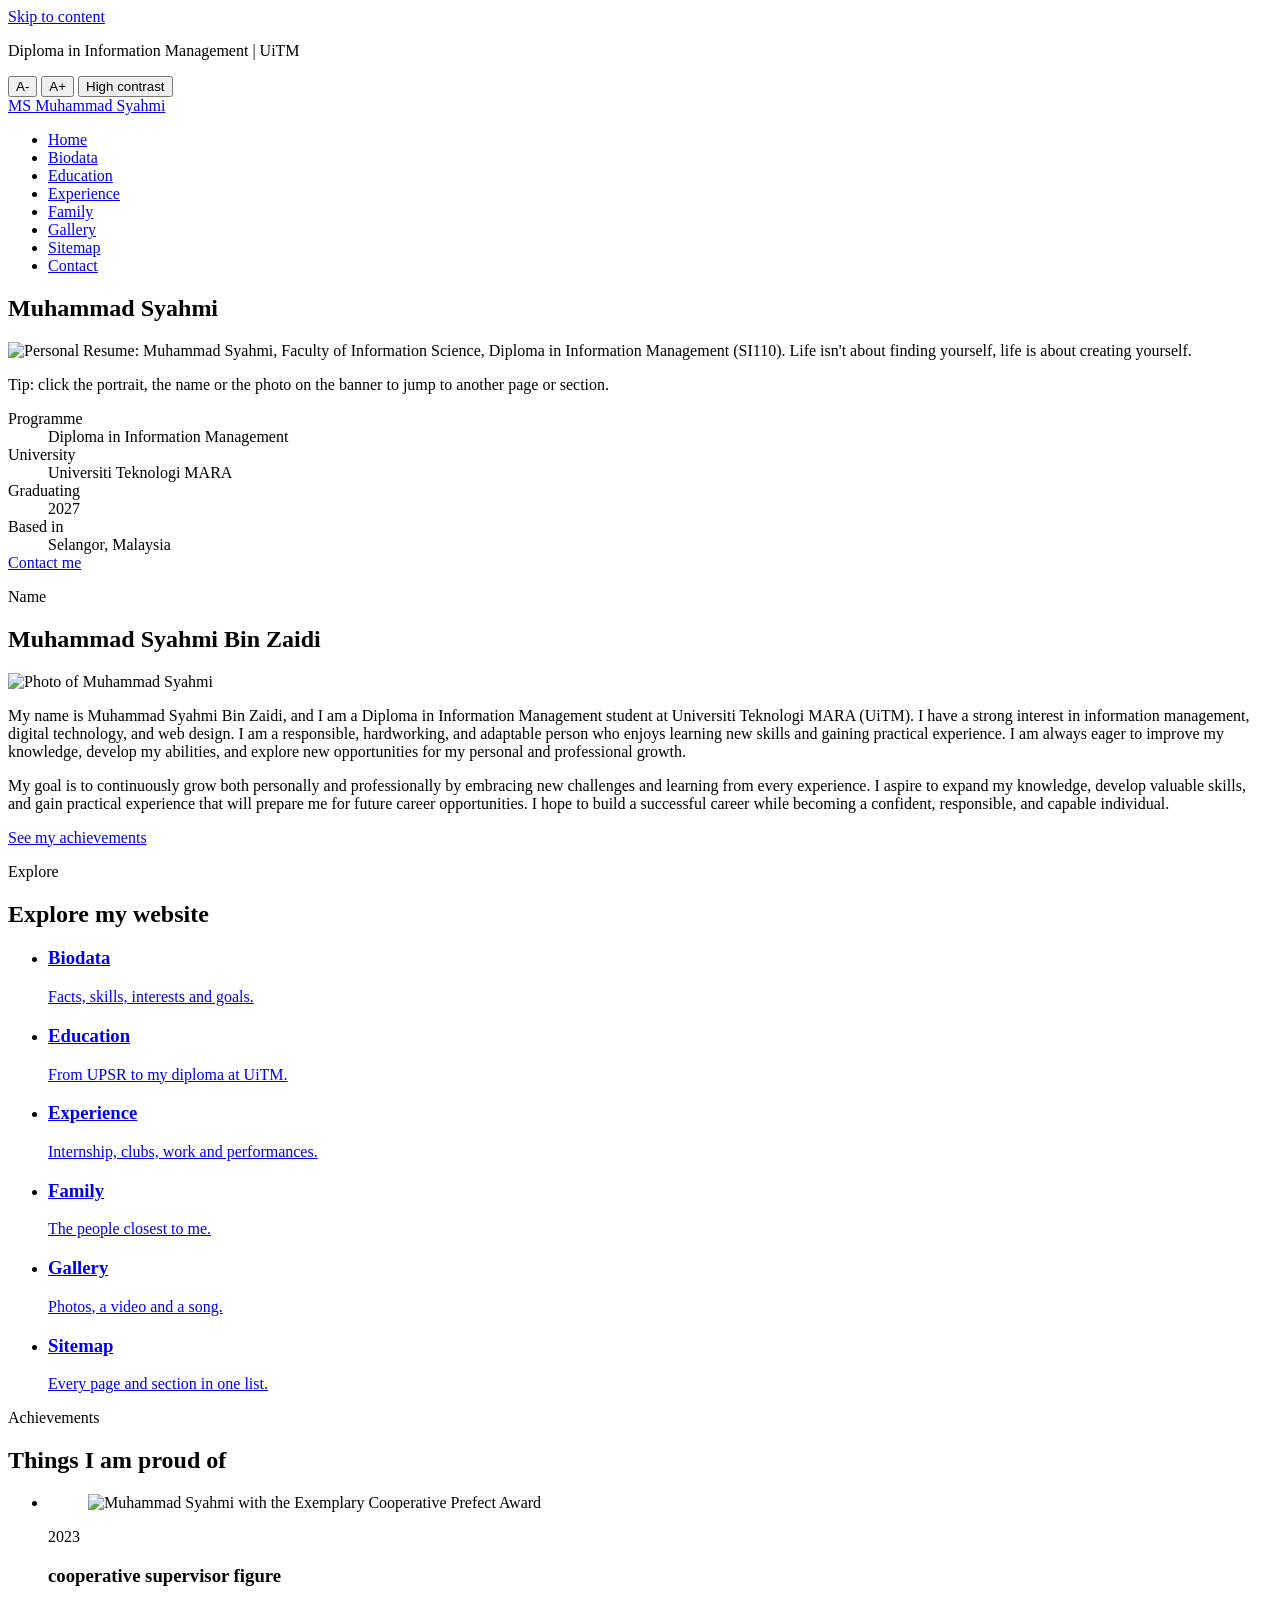
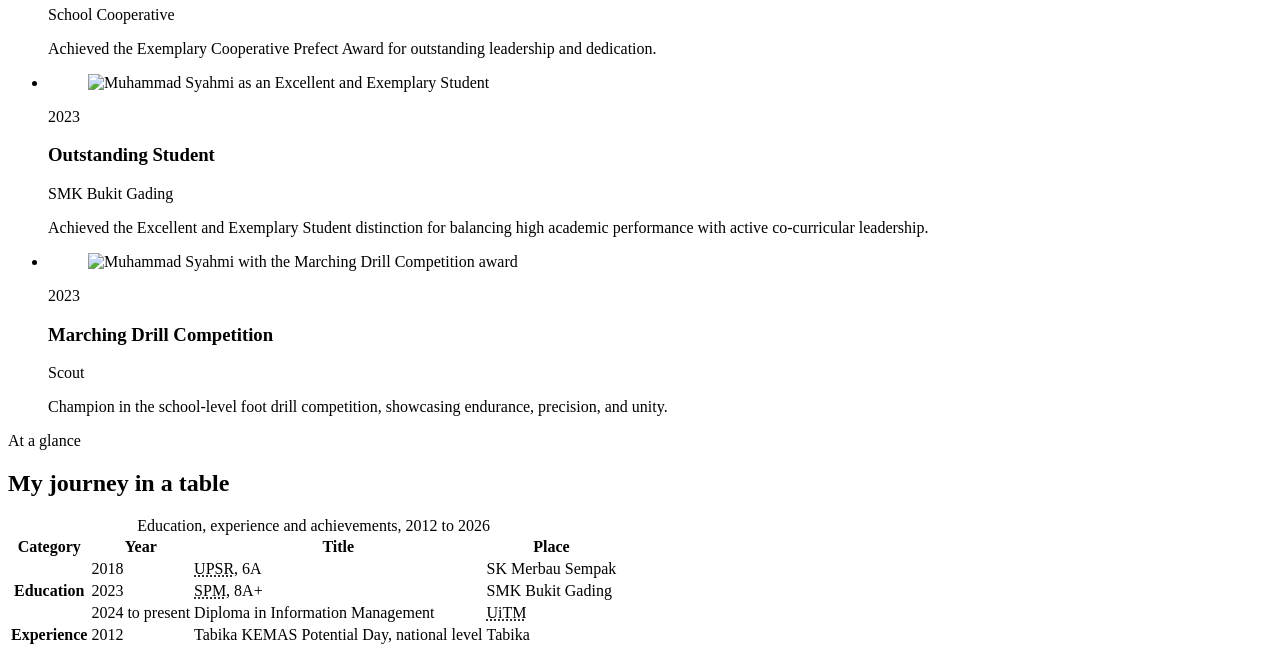
==== commit 1afc667f: "Update index.html" ====
--- a/index.html
+++ b/index.html
@@ -99,7 +99,9 @@
           <dt>Based in</dt>
           <dd>Selangor, Malaysia</dd>
         </div>
-        <a class="btn" href="#contact">Contact me</a>
+        <div>
+          <a class="btn" href="#contact">Contact me</a>
+        </div>
       </dl>
     </div>
 
@@ -235,113 +237,4 @@
                 <th scope="rowgroup" rowspan="5">Experience</th>
                 <td>2012</td>
                 <td>Tabika KEMAS Potential Day, national level</td>
-                <td>Tabika Minda Ceria</td>
-              </tr>
-              <tr>
-                <td>2018 to 2023</td>
-                <td>Leader, School Cooperative Club</td>
-                <td>SMK Bukit Gading</td>
-              </tr>
-              <tr>
-                <td>2024</td>
-                <td>Full-time work</td>
-                <td>Petronas Kuang, Selangor</td>
-              </tr>
-              <tr>
-                <td>2025 to 2026</td>
-                <td>Member, Information Management Society (<abbr title="Information Management Society">IMS</abbr>)</td>
-                <td>UiTM Faculty's Club</td>
-              </tr>
-              <tr>
-                <td>2026</td>
-                <td>Intern, Corporate and Communications Unit</td>
-                <td>UiTM Puncak Perdana</td>
-              </tr>
-            </tbody>
-
-            <tbody>
-              <tr>
-                <th scope="rowgroup" rowspan="3">Achievements</th>
-                <td>2023</td>
-                <td>Exemplary Cooperative Prefect Award</td>
-                <td>SMK Bukit Gading</td>
-              </tr>
-              <tr>
-                <td>2023</td>
-                <td>Excellent and Exemplary Student</td>
-                <td>SMK Bukit Gading</td>
-              </tr>
-              <tr>
-                <td>2023</td>
-                <td>Champion, Marching Drill Competition</td>
-                <td>School Scout unit</td>
-              </tr>
-            </tbody>
-
-            <!-- colspan joins cells across columns -->
-            <tfoot>
-              <tr>
-                <th scope="row" colspan="2">Total</th>
-                <td colspan="2">3 education levels | 5 experiences | 3 achievements</td>
-              </tr>
-            </tfoot>
-          </table>
-        </div>
-      </div>
-    </section>
-
-  </main>
-
-  <!-- ===== FOOTER: contact details and statement of ownership ===== -->
-  <footer class="site-footer" id="contact">
-    <div class="container footer-top">
-      <div class="footer-cta">
-        <h2>Get in touch</h2>
-        <p>Have an internship or project in mind? Send me an email and I will reply as soon as I can.</p>
-        <!-- Opens a new Gmail message addressed to me -->
-        <a class="btn" href="https://mail.google.com/mail/?view=cm&amp;fs=1&amp;to=syahmizaidi86@gmail.com" target="_blank" rel="noopener">Email me</a>
-      </div>
-
-      <div class="footer-cols">
-        <div>
-          <h3>Contact</h3>
-          <ul>
-            <li><a href="https://mail.google.com/mail/?view=cm&amp;fs=1&amp;to=syahmizaidi86@gmail.com" target="_blank" rel="noopener">syahmizaidi86@gmail.com</a></li>
-            <li><a href="tel:+60123375473">+60 12-337 5473</a></li>
-            <li>Selangor, Malaysia</li>
-          </ul>
-        </div>
-        <div>
-          <h3>Find me online</h3>
-          <ul>
-            <li><a href="https://wa.me/60123375473" target="_blank" rel="noopener">WhatsApp</a></li>
-            <li><a href="https://www.instagram.com/mieyyzaidi_/" target="_blank" rel="noopener">Instagram</a></li>
-            <li><a href="https://www.tiktok.com/@mieyyy06" target="_blank" rel="noopener">TikTok</a></li>
-          </ul>
-        </div>
-        <div>
-          <h3>Explore</h3>
-          <ul>
-            <li><a href="index.html">Home</a></li>
-            <li><a href="biodata.html">Biodata</a></li>
-            <li><a href="education.html">Education</a></li>
-            <li><a href="experience.html">Experience</a></li>
-            <li><a href="family.html">Family</a></li>
-            <li><a href="gallery.html">Gallery</a></li>
-            <li><a href="sitemap.html">Sitemap</a></li>
-          </ul>
-        </div>
-      </div>
-    </div>
-
-    <div class="footer-bottom">
-      <p>&copy; 2026 Muhammad Syahmi. All rights reserved. This page is created and maintained by Muhammad Syahmi Bin Zaidi for IMD 318, UiTM.<br>Created: November 2026 | Last updated: 28 November 2026</p>
-      <a href="#main">Back to top</a>
-    </div>
-  </footer>
-
-  <!-- Greeting notification and back-to-top button (controlled by js/script.js) -->
-  <div class="toast" id="toast" role="status" hidden></div>
-  <button type="button" class="to-top" id="to-top" aria-label="Back to top" hidden>&uarr;</button>
-</body>
-</html>
+                <td>Tabika
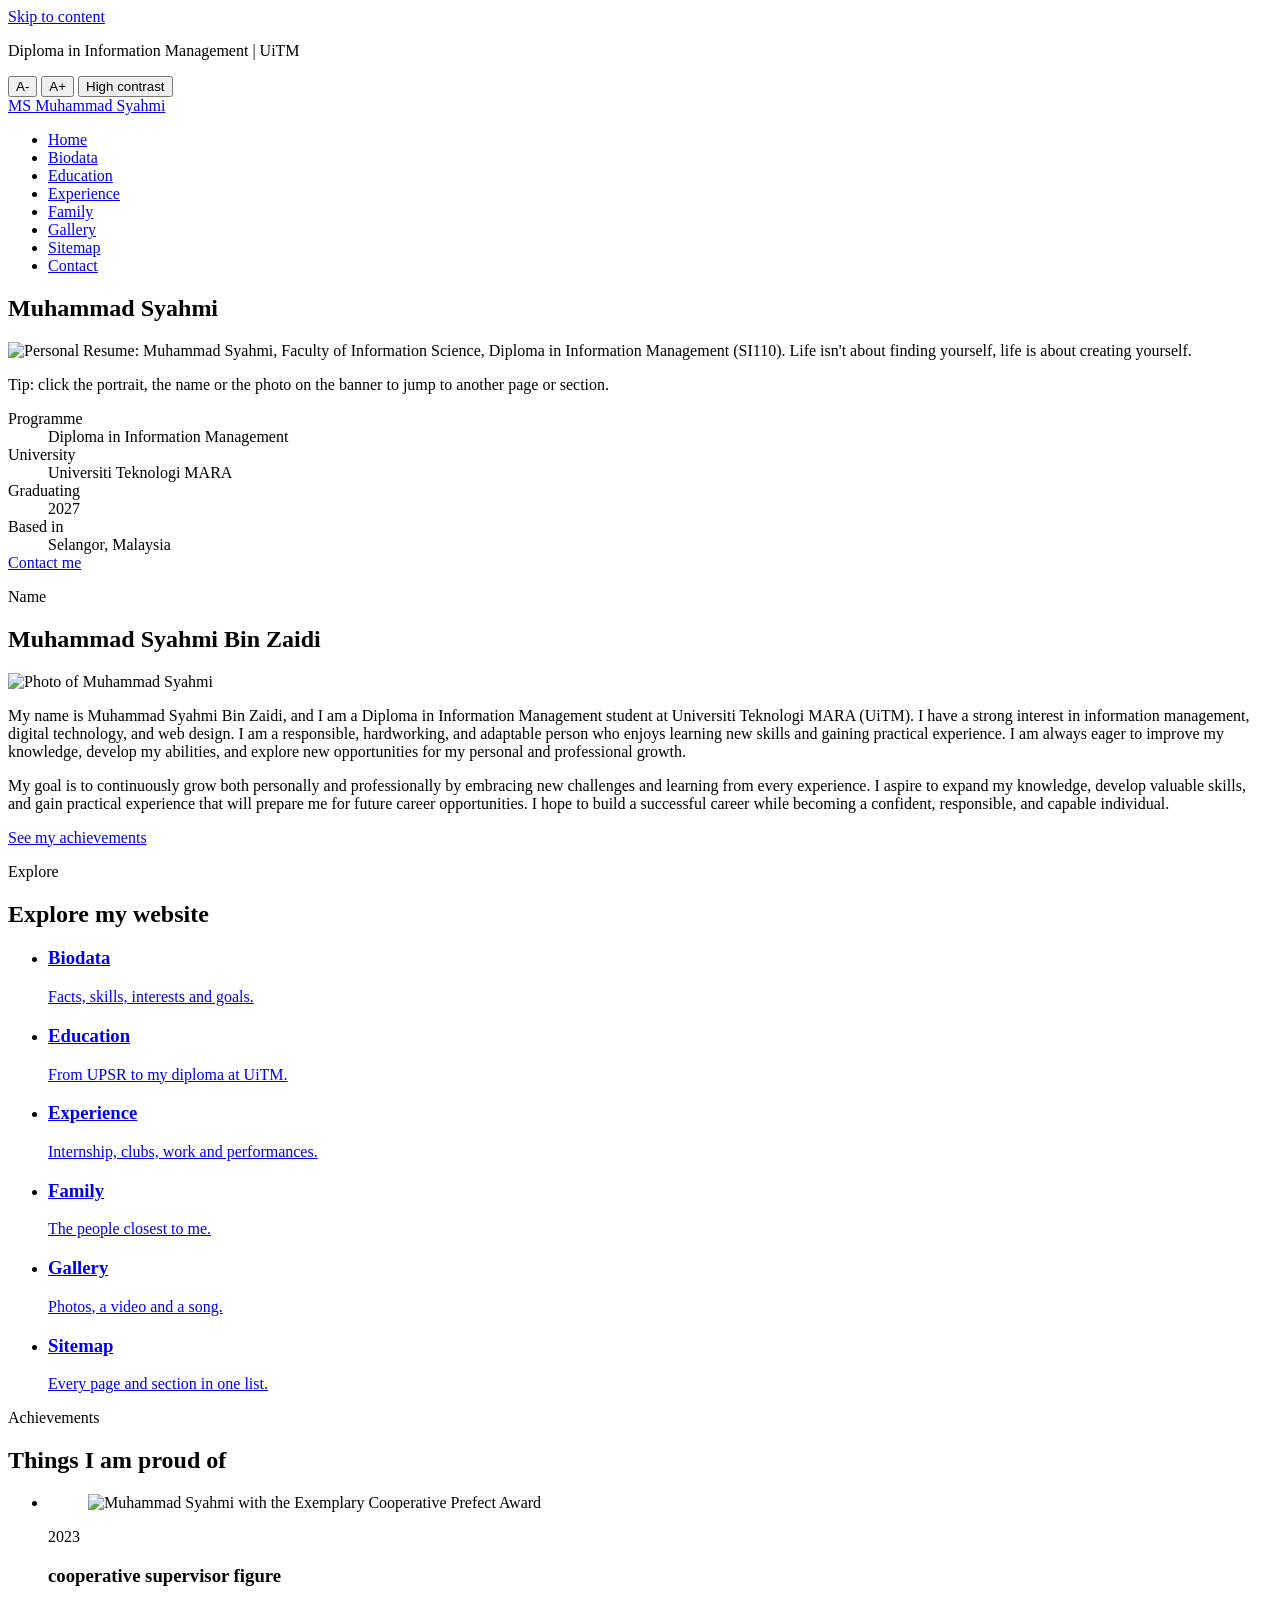
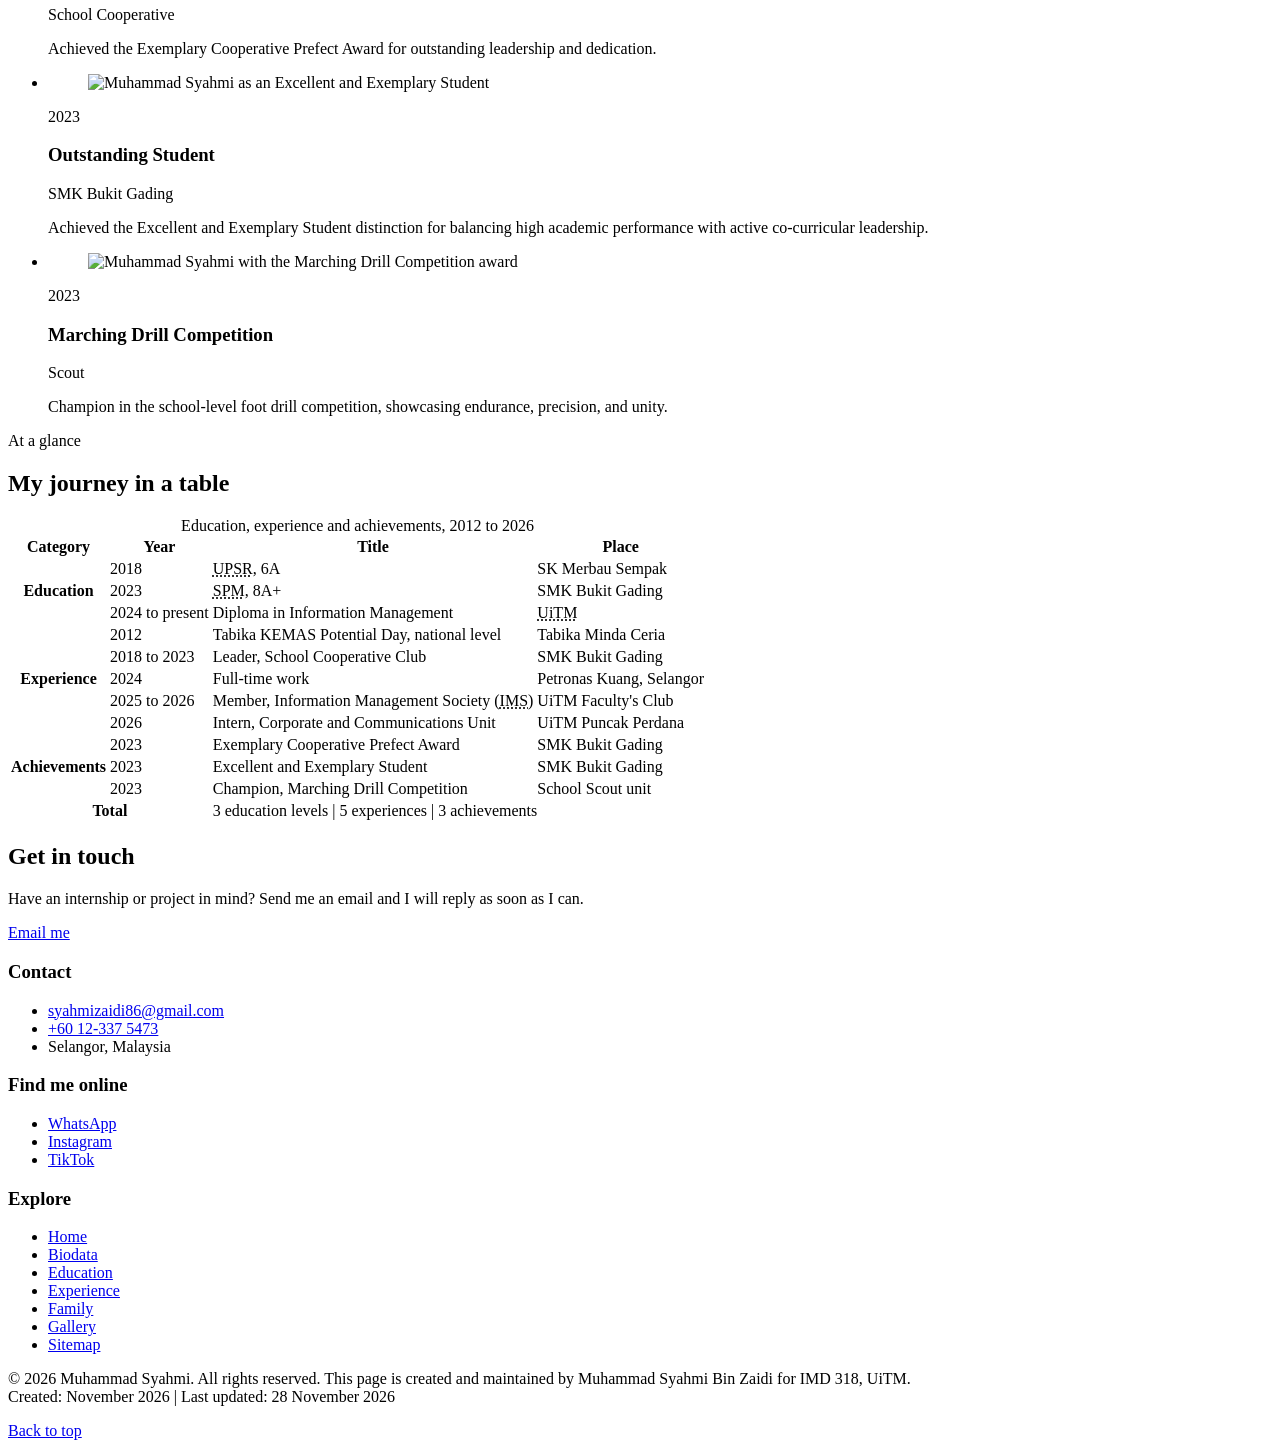
==== commit 19fb14cd: "Update index.html" ====
--- a/index.html
+++ b/index.html
@@ -237,4 +237,113 @@
                 <th scope="rowgroup" rowspan="5">Experience</th>
                 <td>2012</td>
                 <td>Tabika KEMAS Potential Day, national level</td>
-                <td>Tabika
+                <td>Tabika Minda Ceria</td>
+              </tr>
+              <tr>
+                <td>2018 to 2023</td>
+                <td>Leader, School Cooperative Club</td>
+                <td>SMK Bukit Gading</td>
+              </tr>
+              <tr>
+                <td>2024</td>
+                <td>Full-time work</td>
+                <td>Petronas Kuang, Selangor</td>
+              </tr>
+              <tr>
+                <td>2025 to 2026</td>
+                <td>Member, Information Management Society (<abbr title="Information Management Society">IMS</abbr>)</td>
+                <td>UiTM Faculty's Club</td>
+              </tr>
+              <tr>
+                <td>2026</td>
+                <td>Intern, Corporate and Communications Unit</td>
+                <td>UiTM Puncak Perdana</td>
+              </tr>
+            </tbody>
+
+            <tbody>
+              <tr>
+                <th scope="rowgroup" rowspan="3">Achievements</th>
+                <td>2023</td>
+                <td>Exemplary Cooperative Prefect Award</td>
+                <td>SMK Bukit Gading</td>
+              </tr>
+              <tr>
+                <td>2023</td>
+                <td>Excellent and Exemplary Student</td>
+                <td>SMK Bukit Gading</td>
+              </tr>
+              <tr>
+                <td>2023</td>
+                <td>Champion, Marching Drill Competition</td>
+                <td>School Scout unit</td>
+              </tr>
+            </tbody>
+
+            <!-- colspan joins cells across columns -->
+            <tfoot>
+              <tr>
+                <th scope="row" colspan="2">Total</th>
+                <td colspan="2">3 education levels | 5 experiences | 3 achievements</td>
+              </tr>
+            </tfoot>
+          </table>
+        </div>
+      </div>
+    </section>
+
+  </main>
+
+  <!-- ===== FOOTER: contact details and statement of ownership ===== -->
+  <footer class="site-footer" id="contact">
+    <div class="container footer-top">
+      <div class="footer-cta">
+        <h2>Get in touch</h2>
+        <p>Have an internship or project in mind? Send me an email and I will reply as soon as I can.</p>
+        <!-- Opens a new Gmail message addressed to me -->
+        <a class="btn" href="https://mail.google.com/mail/?view=cm&amp;fs=1&amp;to=syahmizaidi86@gmail.com" target="_blank" rel="noopener">Email me</a>
+      </div>
+
+      <div class="footer-cols">
+        <div>
+          <h3>Contact</h3>
+          <ul>
+            <li><a href="https://mail.google.com/mail/?view=cm&amp;fs=1&amp;to=syahmizaidi86@gmail.com" target="_blank" rel="noopener">syahmizaidi86@gmail.com</a></li>
+            <li><a href="tel:+60123375473">+60 12-337 5473</a></li>
+            <li>Selangor, Malaysia</li>
+          </ul>
+        </div>
+        <div>
+          <h3>Find me online</h3>
+          <ul>
+            <li><a href="https://wa.me/60123375473" target="_blank" rel="noopener">WhatsApp</a></li>
+            <li><a href="https://www.instagram.com/mieyyzaidi_/" target="_blank" rel="noopener">Instagram</a></li>
+            <li><a href="https://www.tiktok.com/@mieyyy06" target="_blank" rel="noopener">TikTok</a></li>
+          </ul>
+        </div>
+        <div>
+          <h3>Explore</h3>
+          <ul>
+            <li><a href="index.html">Home</a></li>
+            <li><a href="biodata.html">Biodata</a></li>
+            <li><a href="education.html">Education</a></li>
+            <li><a href="experience.html">Experience</a></li>
+            <li><a href="family.html">Family</a></li>
+            <li><a href="gallery.html">Gallery</a></li>
+            <li><a href="sitemap.html">Sitemap</a></li>
+          </ul>
+        </div>
+      </div>
+    </div>
+
+    <div class="footer-bottom">
+      <p>&copy; 2026 Muhammad Syahmi. All rights reserved. This page is created and maintained by Muhammad Syahmi Bin Zaidi for IMD 318, UiTM.<br>Created: November 2026 | Last updated: 28 November 2026</p>
+      <a href="#main">Back to top</a>
+    </div>
+  </footer>
+
+  <!-- Greeting notification and back-to-top button (controlled by js/script.js) -->
+  <div class="toast" id="toast" role="status" hidden></div>
+  <button type="button" class="to-top" id="to-top" aria-label="Back to top" hidden>&uarr;</button>
+</body>
+</html>
